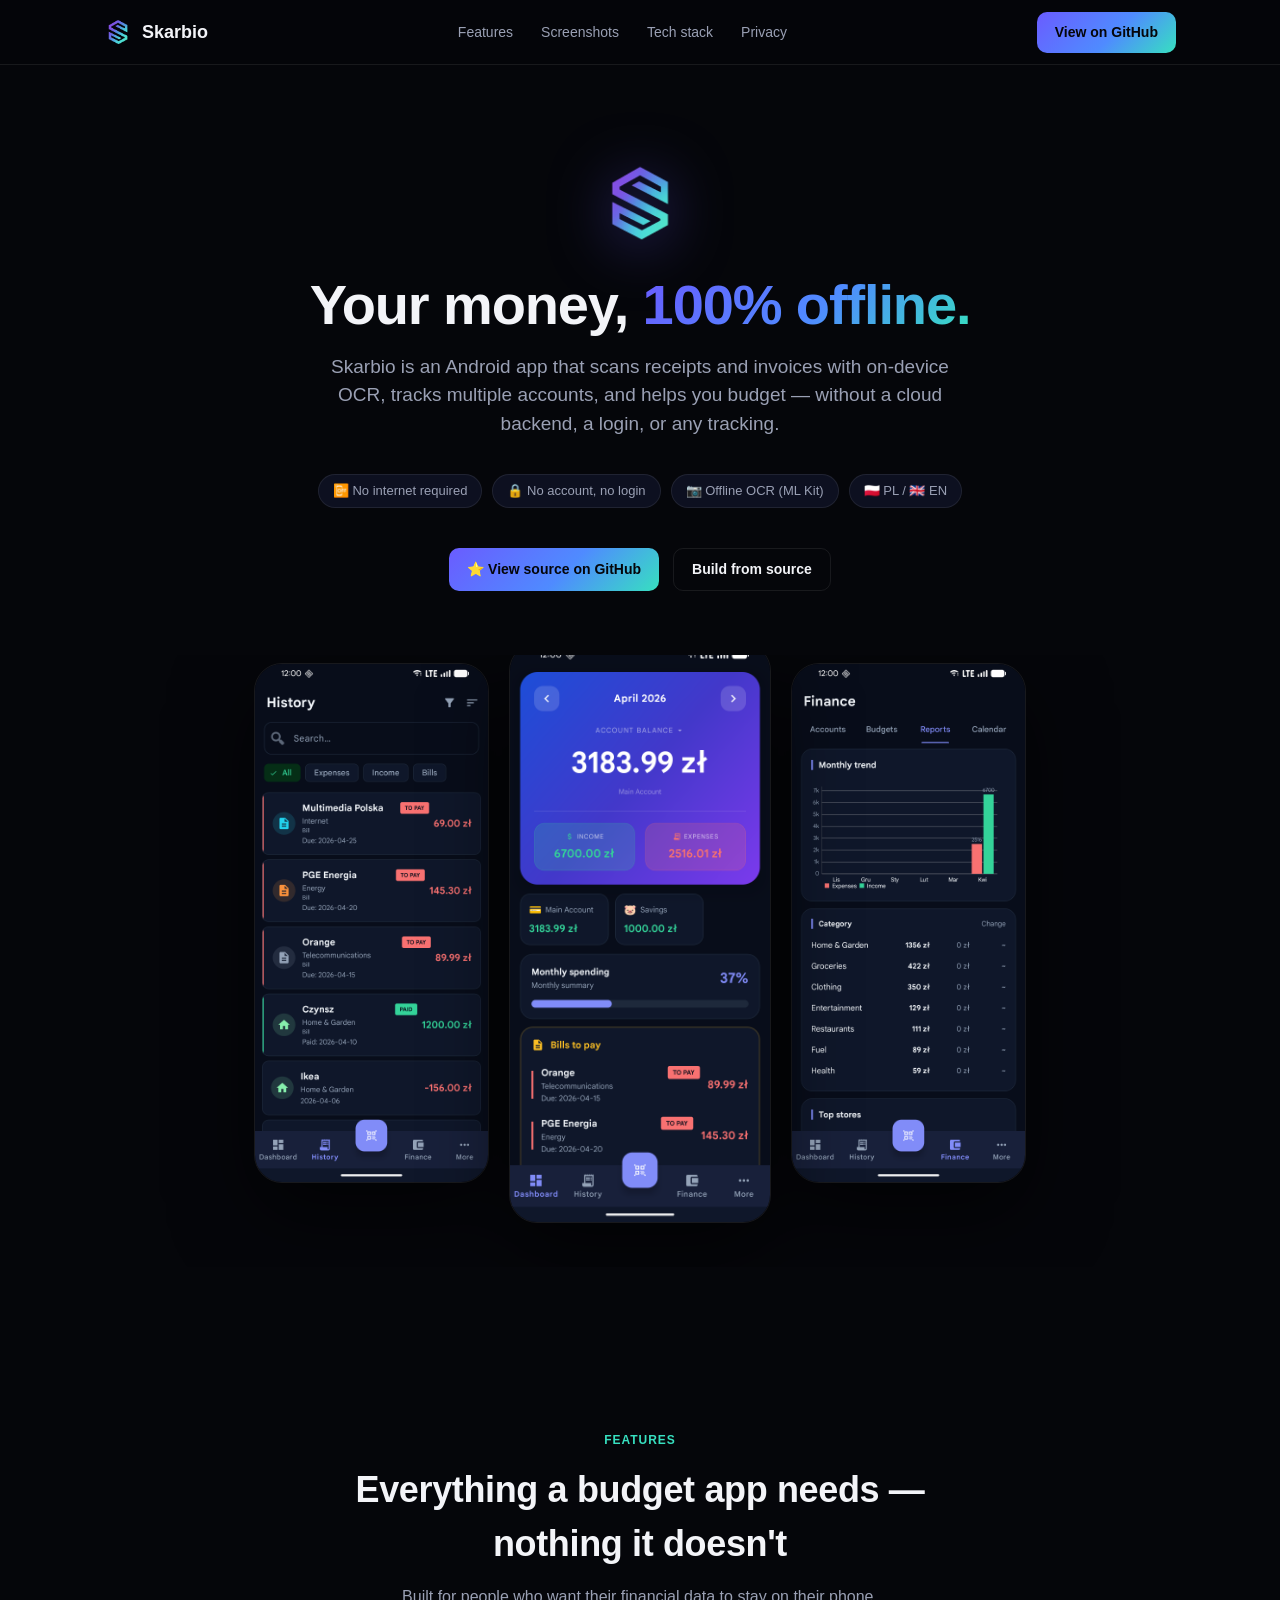
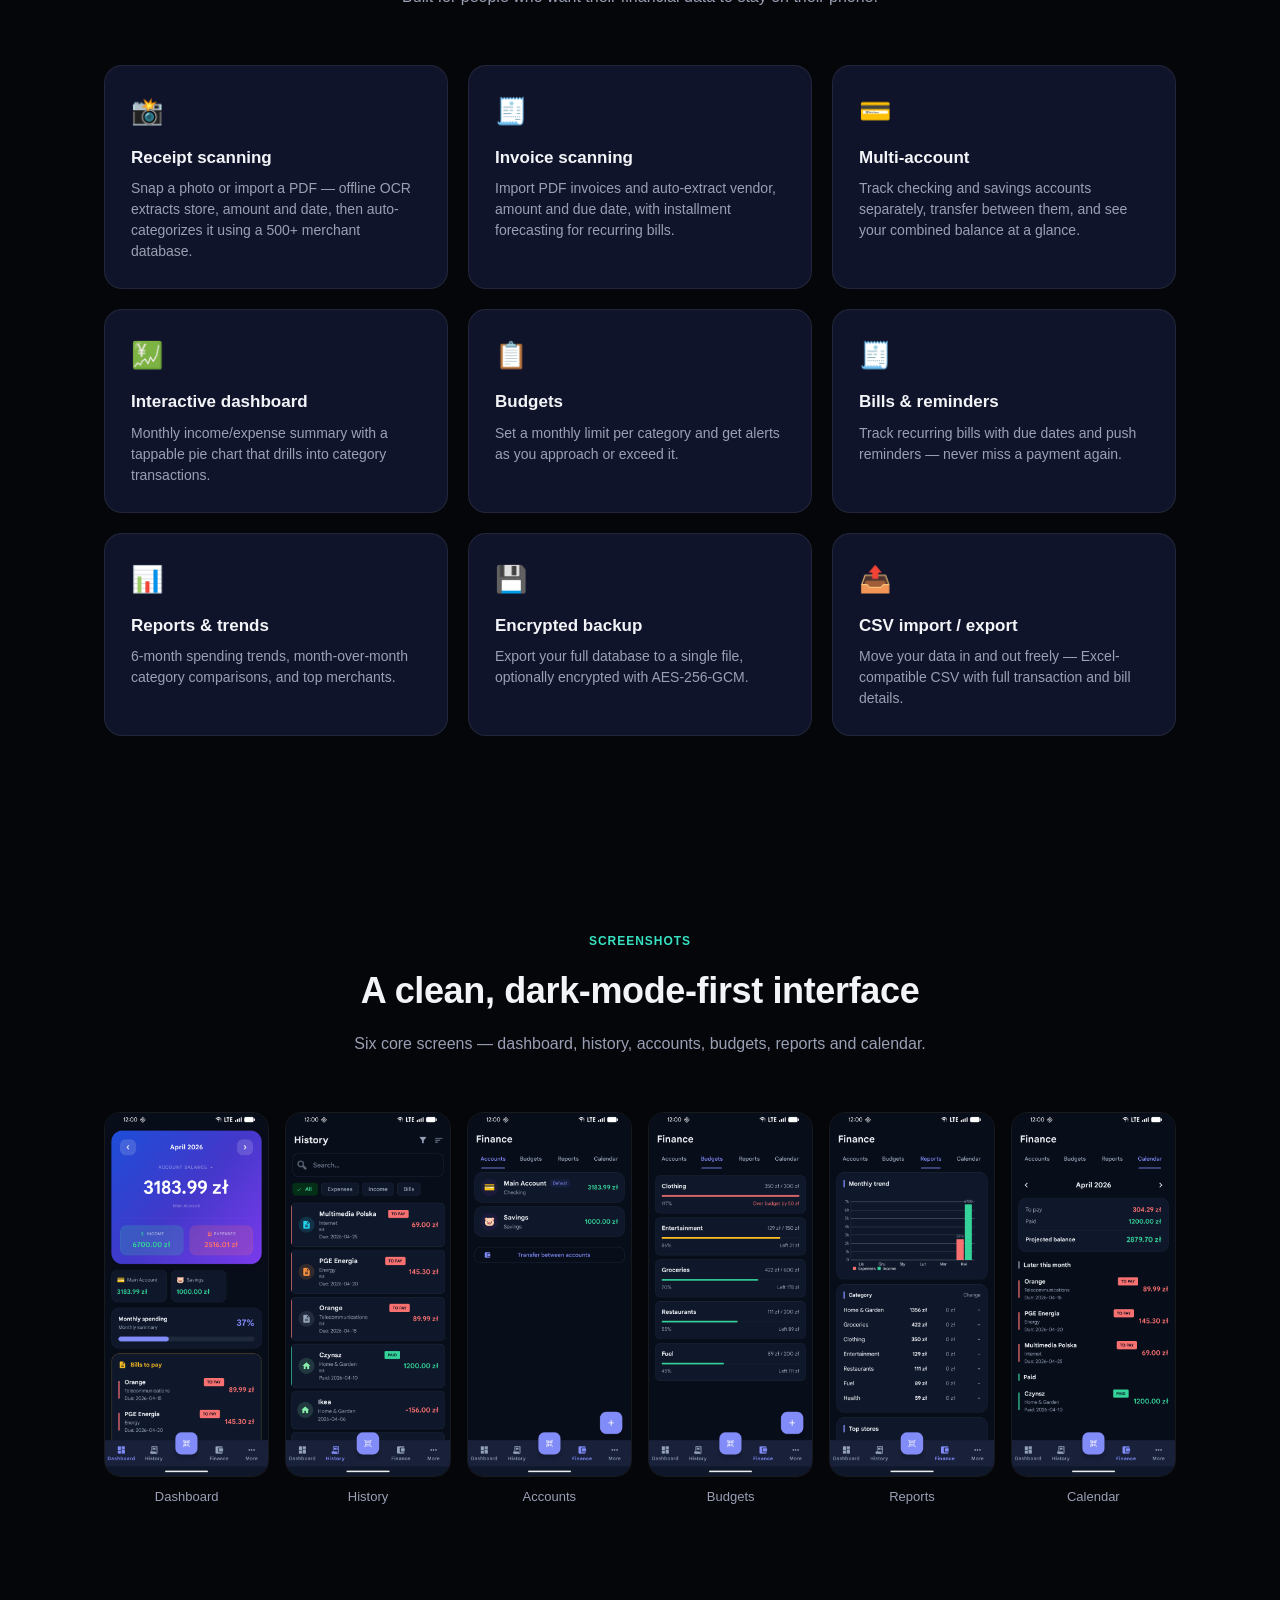
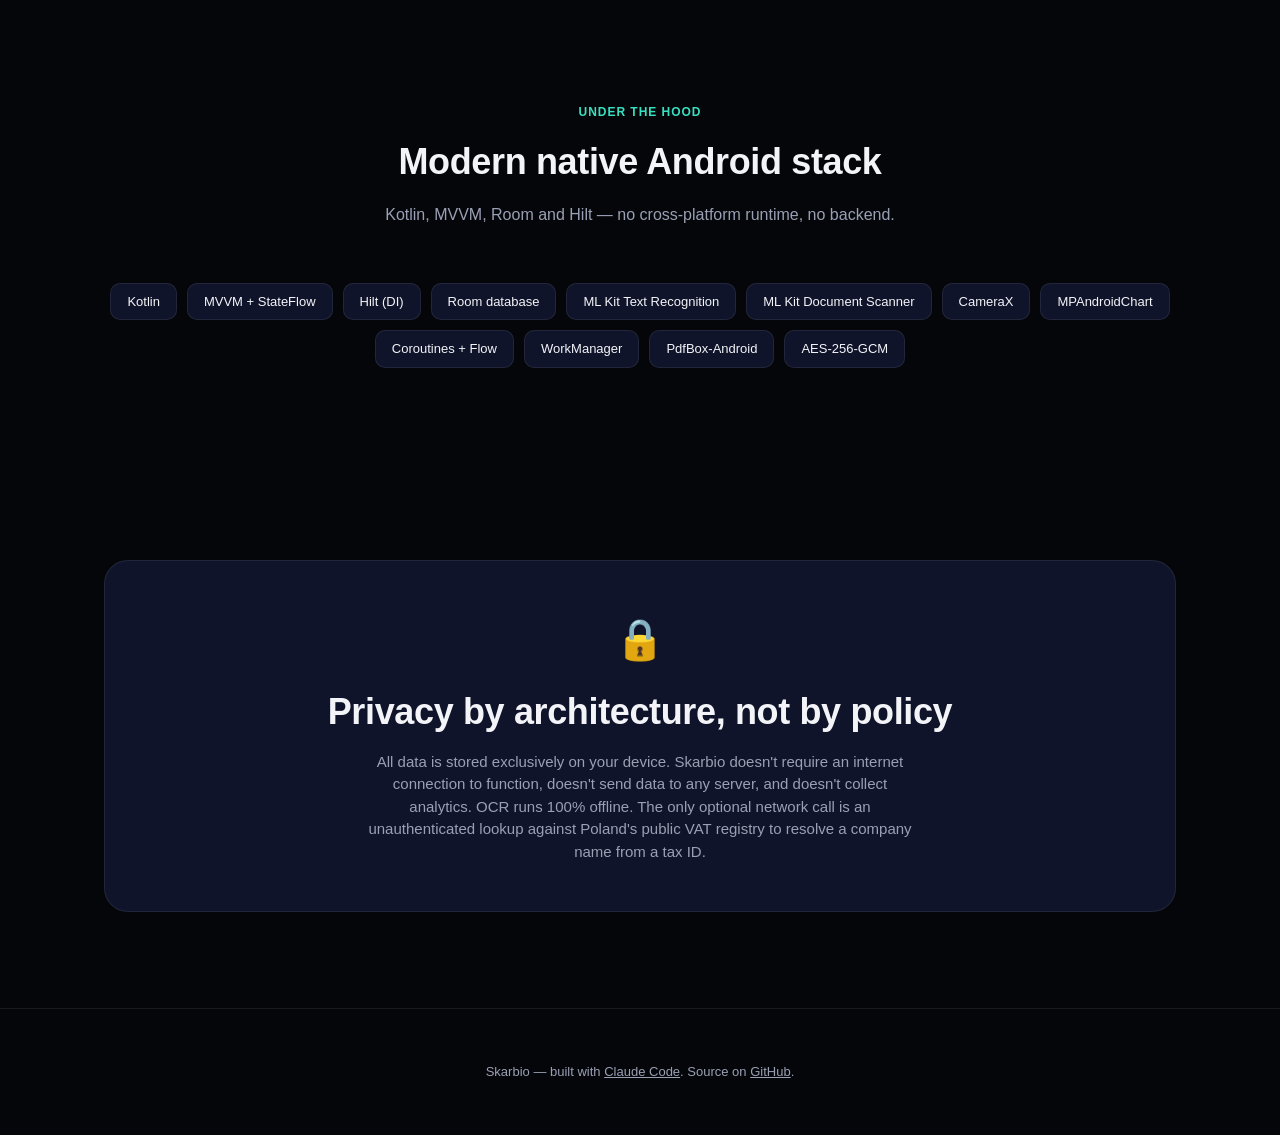
==== docs/index.html @ 6f864fc1 "Initial public release of Skarbio Offline-first Android expense tracker with receipt/invoice OCR, mu" ====
<!DOCTYPE html>
<html lang="en">
<head>
<meta charset="UTF-8" />
<meta name="viewport" content="width=device-width, initial-scale=1.0" />
<title>Skarbio — Private, offline expense tracker for Android</title>
<meta name="description" content="Skarbio is a 100% offline Android app for receipt & invoice scanning, budgeting and expense tracking. No cloud, no account, no tracking." />
<link rel="icon" href="assets/logo.png" />
<style>
  :root{
    --bg: #05060a;
    --bg-elev: #0d1020;
    --card: #10142a;
    --border: rgba(255,255,255,0.08);
    --text: #f3f4f8;
    --text-dim: #9aa0b4;
    --accent1: #6a5cff;
    --accent2: #4f8bff;
    --accent3: #37e0c0;
    --green: #2ecc8f;
    --red: #ff6b6b;
    --gradient: linear-gradient(135deg, var(--accent1), var(--accent2) 55%, var(--accent3));
  }
  *{box-sizing:border-box;}
  html{scroll-behavior:smooth;}
  body{
    margin:0;
    background:var(--bg);
    color:var(--text);
    font-family:-apple-system,BlinkMacSystemFont,"Segoe UI",Roboto,Inter,Helvetica,Arial,sans-serif;
    line-height:1.5;
  }
  a{color:inherit;}
  .wrap{max-width:1120px;margin:0 auto;padding:0 24px;}

  /* NAV */
  nav{
    position:sticky;top:0;z-index:50;
    backdrop-filter:blur(12px);
    background:rgba(5,6,10,0.75);
    border-bottom:1px solid var(--border);
  }
  nav .wrap{display:flex;align-items:center;justify-content:space-between;height:64px;}
  .brand{display:flex;align-items:center;gap:10px;font-weight:700;font-size:18px;text-decoration:none;}
  .brand img{width:28px;height:28px;}
  .nav-links{display:flex;gap:28px;font-size:14px;color:var(--text-dim);}
  .nav-links a{text-decoration:none;transition:color .15s;}
  .nav-links a:hover{color:var(--text);}
  .btn{
    display:inline-flex;align-items:center;gap:8px;
    padding:10px 18px;border-radius:10px;
    font-size:14px;font-weight:600;text-decoration:none;
    border:1px solid var(--border);
    transition:transform .15s, border-color .15s;
  }
  .btn:hover{transform:translateY(-1px);border-color:rgba(255,255,255,0.25);}
  .btn-primary{
    background:var(--gradient);color:#05060a;border:none;
  }

  /* HERO */
  header.hero{
    position:relative;
    padding:96px 0 64px;
    overflow:hidden;
    text-align:center;
  }
  header.hero::before{
    content:"";position:absolute;inset:-20% -10% auto -10%;height:600px;
    background:radial-gradient(60% 60% at 50% 0%, rgba(106,92,255,0.35), transparent 70%);
    pointer-events:none;
  }
  .hero-logo{width:84px;height:84px;margin-bottom:24px;filter:drop-shadow(0 8px 30px rgba(106,92,255,0.5));}
  h1.title{
    font-size:56px;line-height:1.05;margin:0 0 18px;font-weight:800;
    letter-spacing:-0.02em;
  }
  h1.title .grad{
    background:var(--gradient);
    -webkit-background-clip:text;background-clip:text;color:transparent;
  }
  .subtitle{
    max-width:640px;margin:0 auto 36px;font-size:19px;color:var(--text-dim);
  }
  .hero-badges{display:flex;gap:10px;justify-content:center;flex-wrap:wrap;margin-bottom:40px;}
  .pill{
    font-size:13px;padding:6px 14px;border-radius:999px;
    border:1px solid var(--border);color:var(--text-dim);background:var(--bg-elev);
  }
  .hero-cta{display:flex;gap:14px;justify-content:center;flex-wrap:wrap;}
  .hero-shot{
    margin-top:64px;display:flex;gap:20px;justify-content:center;flex-wrap:nowrap;
    overflow-x:auto;padding:8px 0 24px;
    -webkit-mask-image:linear-gradient(90deg,transparent,black 8%,black 92%,transparent);
    mask-image:linear-gradient(90deg,transparent,black 8%,black 92%,transparent);
  }
  .hero-shot img{
    height:520px;border-radius:28px;border:1px solid var(--border);
    box-shadow:0 30px 80px rgba(0,0,0,0.6);
    flex:0 0 auto;
  }
  .hero-shot img:nth-child(2){height:580px;transform:translateY(-20px);}

  /* SECTIONS */
  section{padding:96px 0;}
  .section-head{text-align:center;max-width:640px;margin:0 auto 56px;}
  .eyebrow{
    display:inline-block;font-size:12px;font-weight:700;letter-spacing:0.08em;
    text-transform:uppercase;color:var(--accent3);margin-bottom:14px;
  }
  h2{font-size:36px;margin:0 0 14px;font-weight:800;letter-spacing:-0.01em;}
  .section-head p{color:var(--text-dim);font-size:16px;margin:0;}

  /* FEATURE GRID */
  .grid{display:grid;grid-template-columns:repeat(3,1fr);gap:20px;}
  .card{
    background:var(--card);border:1px solid var(--border);border-radius:18px;
    padding:26px;transition:transform .18s, border-color .18s;
  }
  .card:hover{transform:translateY(-4px);border-color:rgba(255,255,255,0.18);}
  .card .icon{font-size:26px;margin-bottom:14px;display:block;}
  .card h3{margin:0 0 8px;font-size:17px;font-weight:700;}
  .card p{margin:0;color:var(--text-dim);font-size:14px;}

  /* SCREENSHOT GALLERY */
  .gallery{display:grid;grid-template-columns:repeat(6,1fr);gap:16px;}
  .gallery figure{margin:0;}
  .gallery img{
    width:100%;border-radius:16px;border:1px solid var(--border);
    display:block;
  }
  .gallery figcaption{
    text-align:center;margin-top:10px;font-size:13px;color:var(--text-dim);
  }

  /* TECH STACK */
  .stack-row{display:flex;flex-wrap:wrap;gap:10px;justify-content:center;}
  .stack-pill{
    font-size:13px;padding:8px 16px;border-radius:10px;
    border:1px solid var(--border);background:var(--card);color:var(--text);
  }

  /* PRIVACY BANNER */
  .privacy{
    background:var(--card);border:1px solid var(--border);border-radius:24px;
    padding:48px;text-align:center;
  }
  .privacy .icon-big{font-size:40px;margin-bottom:16px;}
  .privacy h2{margin-bottom:12px;}
  .privacy p{color:var(--text-dim);max-width:560px;margin:0 auto;font-size:15px;}

  footer{
    border-top:1px solid var(--border);
    padding:40px 0;text-align:center;color:var(--text-dim);font-size:13px;
  }
  footer a{color:var(--text-dim);text-decoration:underline;}

  @media (max-width:900px){
    .grid{grid-template-columns:repeat(2,1fr);}
    .gallery{grid-template-columns:repeat(3,1fr);}
    h1.title{font-size:38px;}
    .hero-shot img,.hero-shot img:nth-child(2){height:380px;transform:none;}
  }
  @media (max-width:600px){
    .grid{grid-template-columns:1fr;}
    .gallery{grid-template-columns:repeat(2,1fr);}
    .nav-links{display:none;}
    h1.title{font-size:30px;}
    .subtitle{font-size:16px;}
  }
</style>
</head>
<body>

<nav>
  <div class="wrap">
    <a class="brand" href="#top"><img src="assets/logo.png" alt="Skarbio" />Skarbio</a>
    <div class="nav-links">
      <a href="#features">Features</a>
      <a href="#screenshots">Screenshots</a>
      <a href="#stack">Tech stack</a>
      <a href="#privacy">Privacy</a>
    </div>
    <a class="btn btn-primary" href="https://github.com/techparka/skarbio">View on GitHub</a>
  </div>
</nav>

<header class="hero" id="top">
  <div class="wrap">
    <img class="hero-logo" src="assets/logo.png" alt="Skarbio logo" />
    <h1 class="title">Your money, <span class="grad">100% offline.</span></h1>
    <p class="subtitle">Skarbio is an Android app that scans receipts and invoices with on-device OCR, tracks multiple accounts, and helps you budget — without a cloud backend, a login, or any tracking.</p>
    <div class="hero-badges">
      <span class="pill">📴 No internet required</span>
      <span class="pill">🔒 No account, no login</span>
      <span class="pill">📷 Offline OCR (ML Kit)</span>
      <span class="pill">🇵🇱 PL / 🇬🇧 EN</span>
    </div>
    <div class="hero-cta">
      <a class="btn btn-primary" href="https://github.com/techparka/skarbio">⭐ View source on GitHub</a>
      <a class="btn" href="https://github.com/techparka/skarbio#getting-started">Build from source</a>
    </div>
    <div class="hero-shot">
      <img src="screenshots/history.png" alt="Transaction history screen" />
      <img src="screenshots/dashboard.png" alt="Dashboard screen" />
      <img src="screenshots/reports.png" alt="Reports screen" />
    </div>
  </div>
</header>

<section id="features">
  <div class="wrap">
    <div class="section-head">
      <span class="eyebrow">Features</span>
      <h2>Everything a budget app needs — nothing it doesn't</h2>
      <p>Built for people who want their financial data to stay on their phone.</p>
    </div>
    <div class="grid">
      <div class="card">
        <span class="icon">📸</span>
        <h3>Receipt scanning</h3>
        <p>Snap a photo or import a PDF — offline OCR extracts store, amount and date, then auto-categorizes it using a 500+ merchant database.</p>
      </div>
      <div class="card">
        <span class="icon">🧾</span>
        <h3>Invoice scanning</h3>
        <p>Import PDF invoices and auto-extract vendor, amount and due date, with installment forecasting for recurring bills.</p>
      </div>
      <div class="card">
        <span class="icon">💳</span>
        <h3>Multi-account</h3>
        <p>Track checking and savings accounts separately, transfer between them, and see your combined balance at a glance.</p>
      </div>
      <div class="card">
        <span class="icon">💹</span>
        <h3>Interactive dashboard</h3>
        <p>Monthly income/expense summary with a tappable pie chart that drills into category transactions.</p>
      </div>
      <div class="card">
        <span class="icon">📋</span>
        <h3>Budgets</h3>
        <p>Set a monthly limit per category and get alerts as you approach or exceed it.</p>
      </div>
      <div class="card">
        <span class="icon">🧾</span>
        <h3>Bills & reminders</h3>
        <p>Track recurring bills with due dates and push reminders — never miss a payment again.</p>
      </div>
      <div class="card">
        <span class="icon">📊</span>
        <h3>Reports & trends</h3>
        <p>6-month spending trends, month-over-month category comparisons, and top merchants.</p>
      </div>
      <div class="card">
        <span class="icon">💾</span>
        <h3>Encrypted backup</h3>
        <p>Export your full database to a single file, optionally encrypted with AES-256-GCM.</p>
      </div>
      <div class="card">
        <span class="icon">📤</span>
        <h3>CSV import / export</h3>
        <p>Move your data in and out freely — Excel-compatible CSV with full transaction and bill details.</p>
      </div>
    </div>
  </div>
</section>

<section id="screenshots">
  <div class="wrap">
    <div class="section-head">
      <span class="eyebrow">Screenshots</span>
      <h2>A clean, dark-mode-first interface</h2>
      <p>Six core screens — dashboard, history, accounts, budgets, reports and calendar.</p>
    </div>
    <div class="gallery">
      <figure><img src="screenshots/dashboard.png" alt="Dashboard" /><figcaption>Dashboard</figcaption></figure>
      <figure><img src="screenshots/history.png" alt="History" /><figcaption>History</figcaption></figure>
      <figure><img src="screenshots/accounts.png" alt="Accounts" /><figcaption>Accounts</figcaption></figure>
      <figure><img src="screenshots/budgets.png" alt="Budgets" /><figcaption>Budgets</figcaption></figure>
      <figure><img src="screenshots/reports.png" alt="Reports" /><figcaption>Reports</figcaption></figure>
      <figure><img src="screenshots/calendar.png" alt="Calendar" /><figcaption>Calendar</figcaption></figure>
    </div>
  </div>
</section>

<section id="stack">
  <div class="wrap">
    <div class="section-head">
      <span class="eyebrow">Under the hood</span>
      <h2>Modern native Android stack</h2>
      <p>Kotlin, MVVM, Room and Hilt — no cross-platform runtime, no backend.</p>
    </div>
    <div class="stack-row">
      <span class="stack-pill">Kotlin</span>
      <span class="stack-pill">MVVM + StateFlow</span>
      <span class="stack-pill">Hilt (DI)</span>
      <span class="stack-pill">Room database</span>
      <span class="stack-pill">ML Kit Text Recognition</span>
      <span class="stack-pill">ML Kit Document Scanner</span>
      <span class="stack-pill">CameraX</span>
      <span class="stack-pill">MPAndroidChart</span>
      <span class="stack-pill">Coroutines + Flow</span>
      <span class="stack-pill">WorkManager</span>
      <span class="stack-pill">PdfBox-Android</span>
      <span class="stack-pill">AES-256-GCM</span>
    </div>
  </div>
</section>

<section id="privacy">
  <div class="wrap">
    <div class="privacy">
      <div class="icon-big">🔒</div>
      <h2>Privacy by architecture, not by policy</h2>
      <p>All data is stored exclusively on your device. Skarbio doesn't require an internet connection to function, doesn't send data to any server, and doesn't collect analytics. OCR runs 100% offline. The only optional network call is an unauthenticated lookup against Poland's public VAT registry to resolve a company name from a tax ID.</p>
    </div>
  </div>
</section>

<footer>
  <div class="wrap">
    <p>Skarbio — built with <a href="https://claude.ai/code">Claude Code</a>. Source on <a href="https://github.com/techparka/skarbio">GitHub</a>.</p>
  </div>
</footer>

</body>
</html>
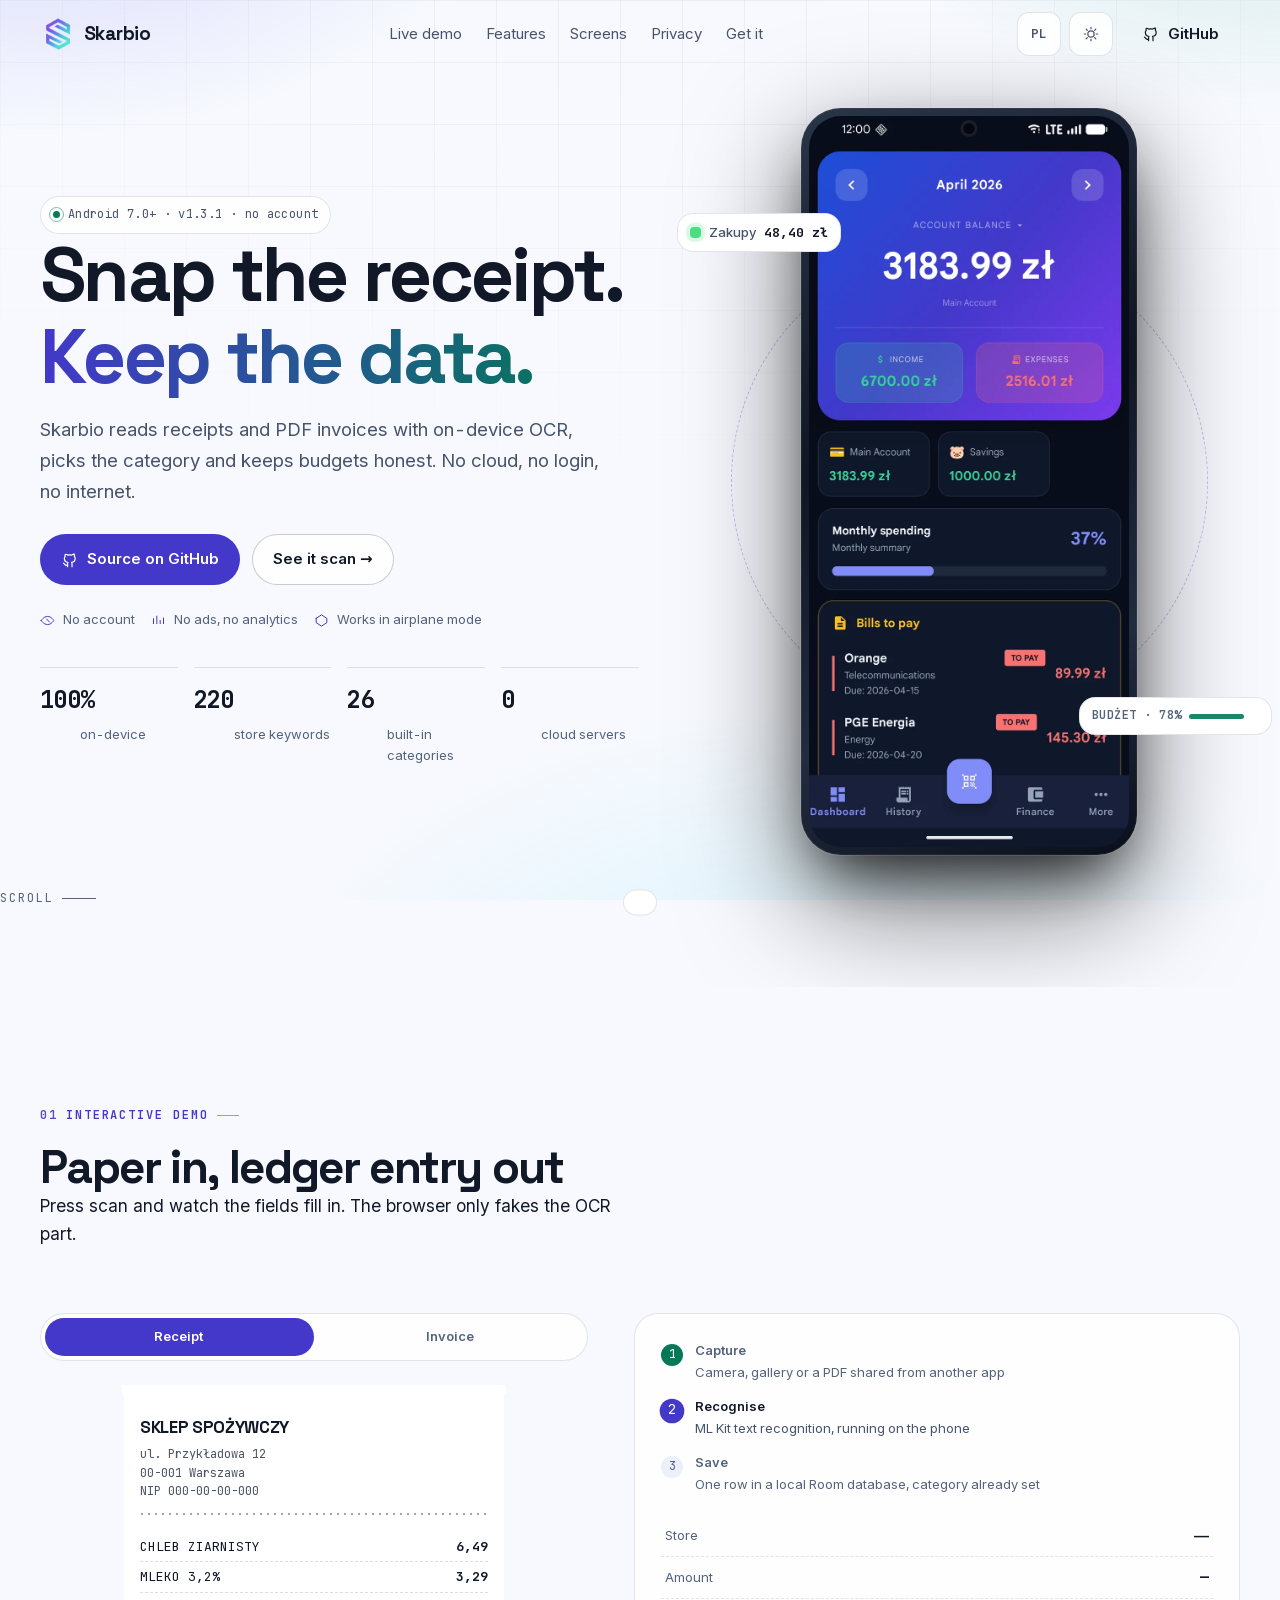
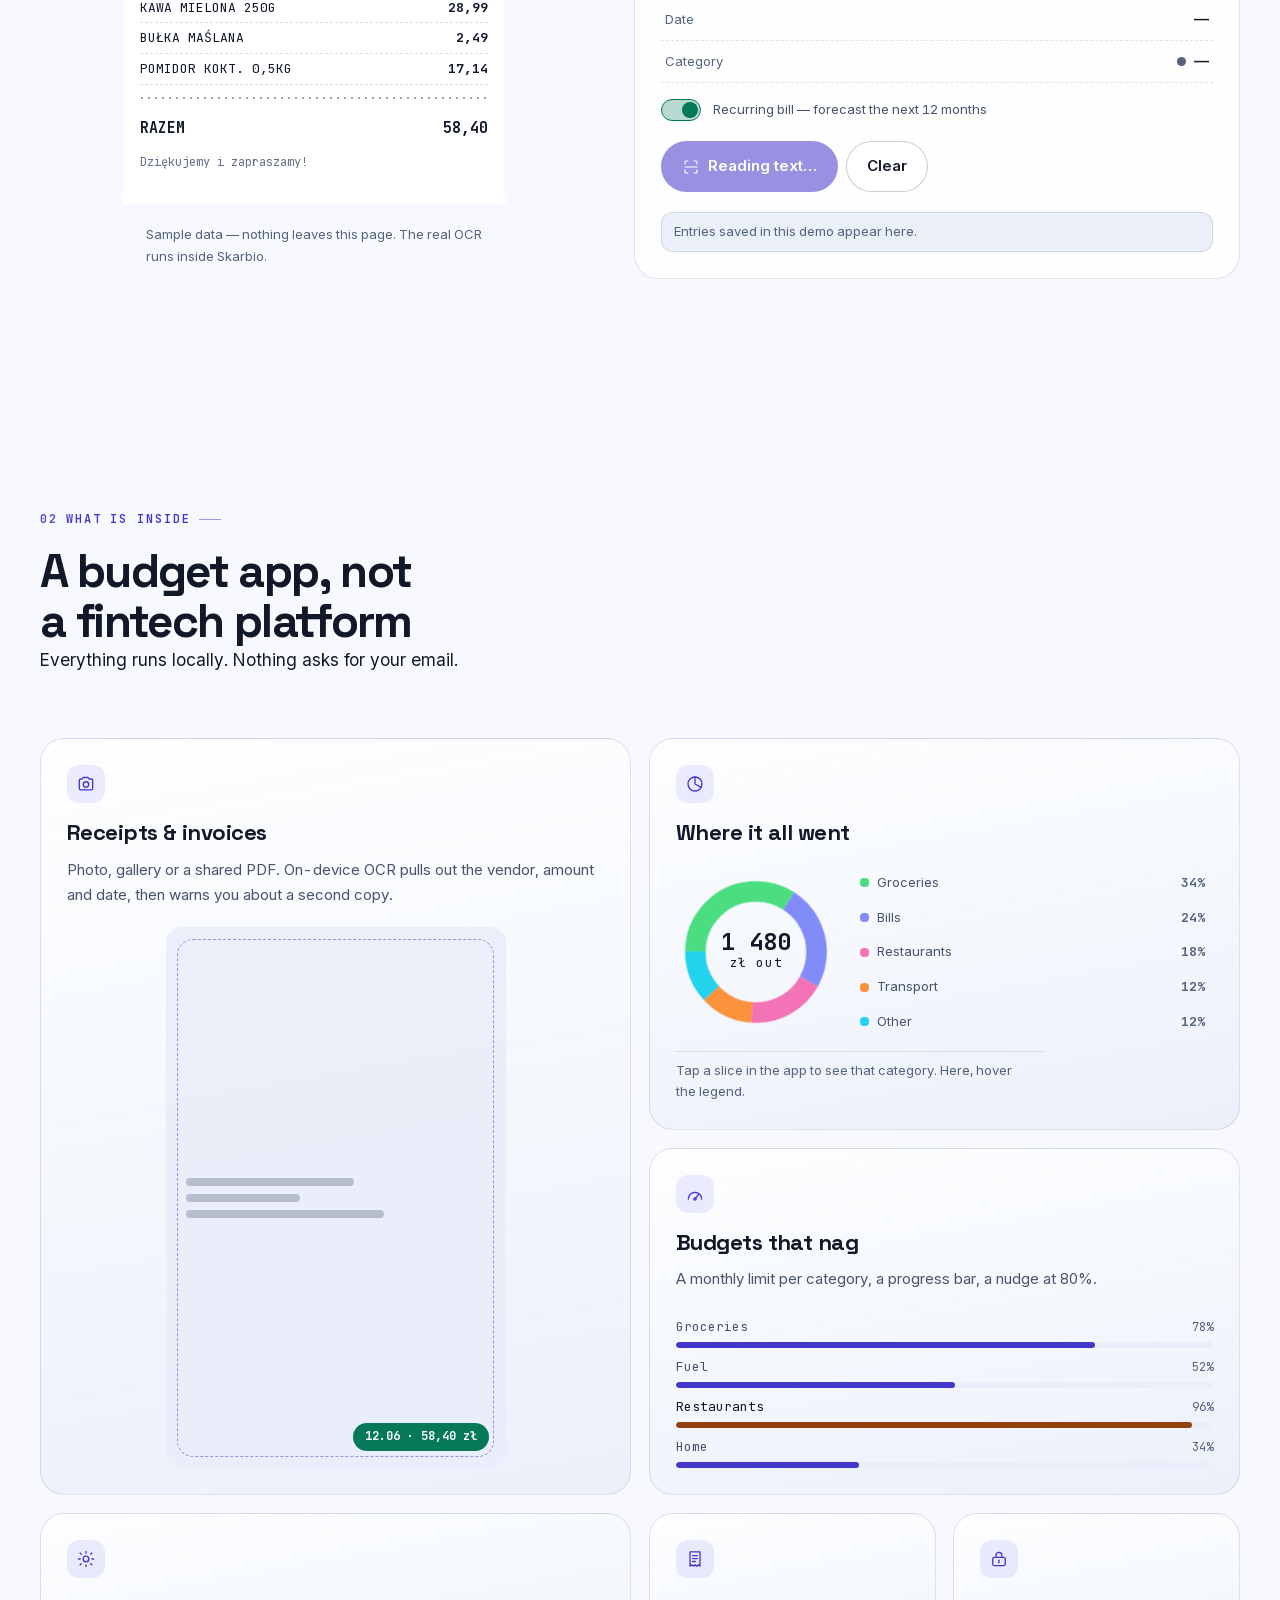
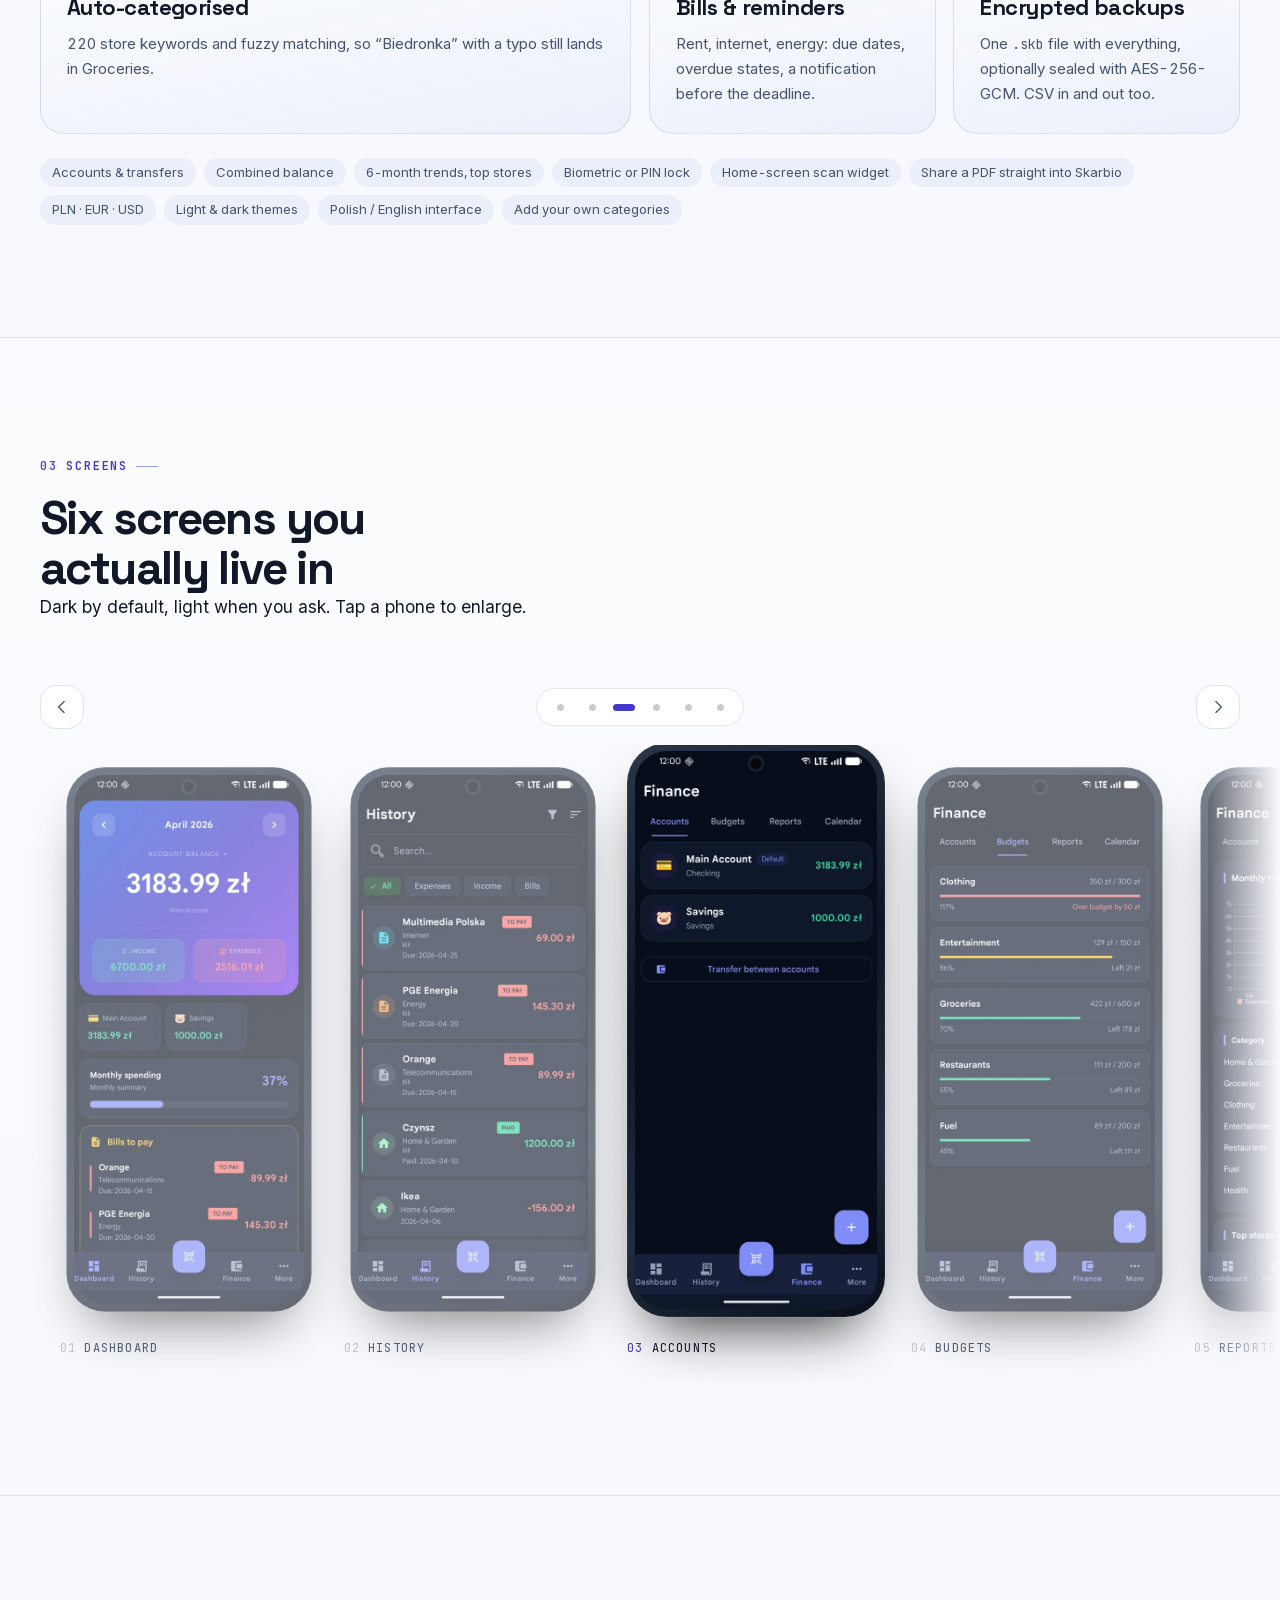
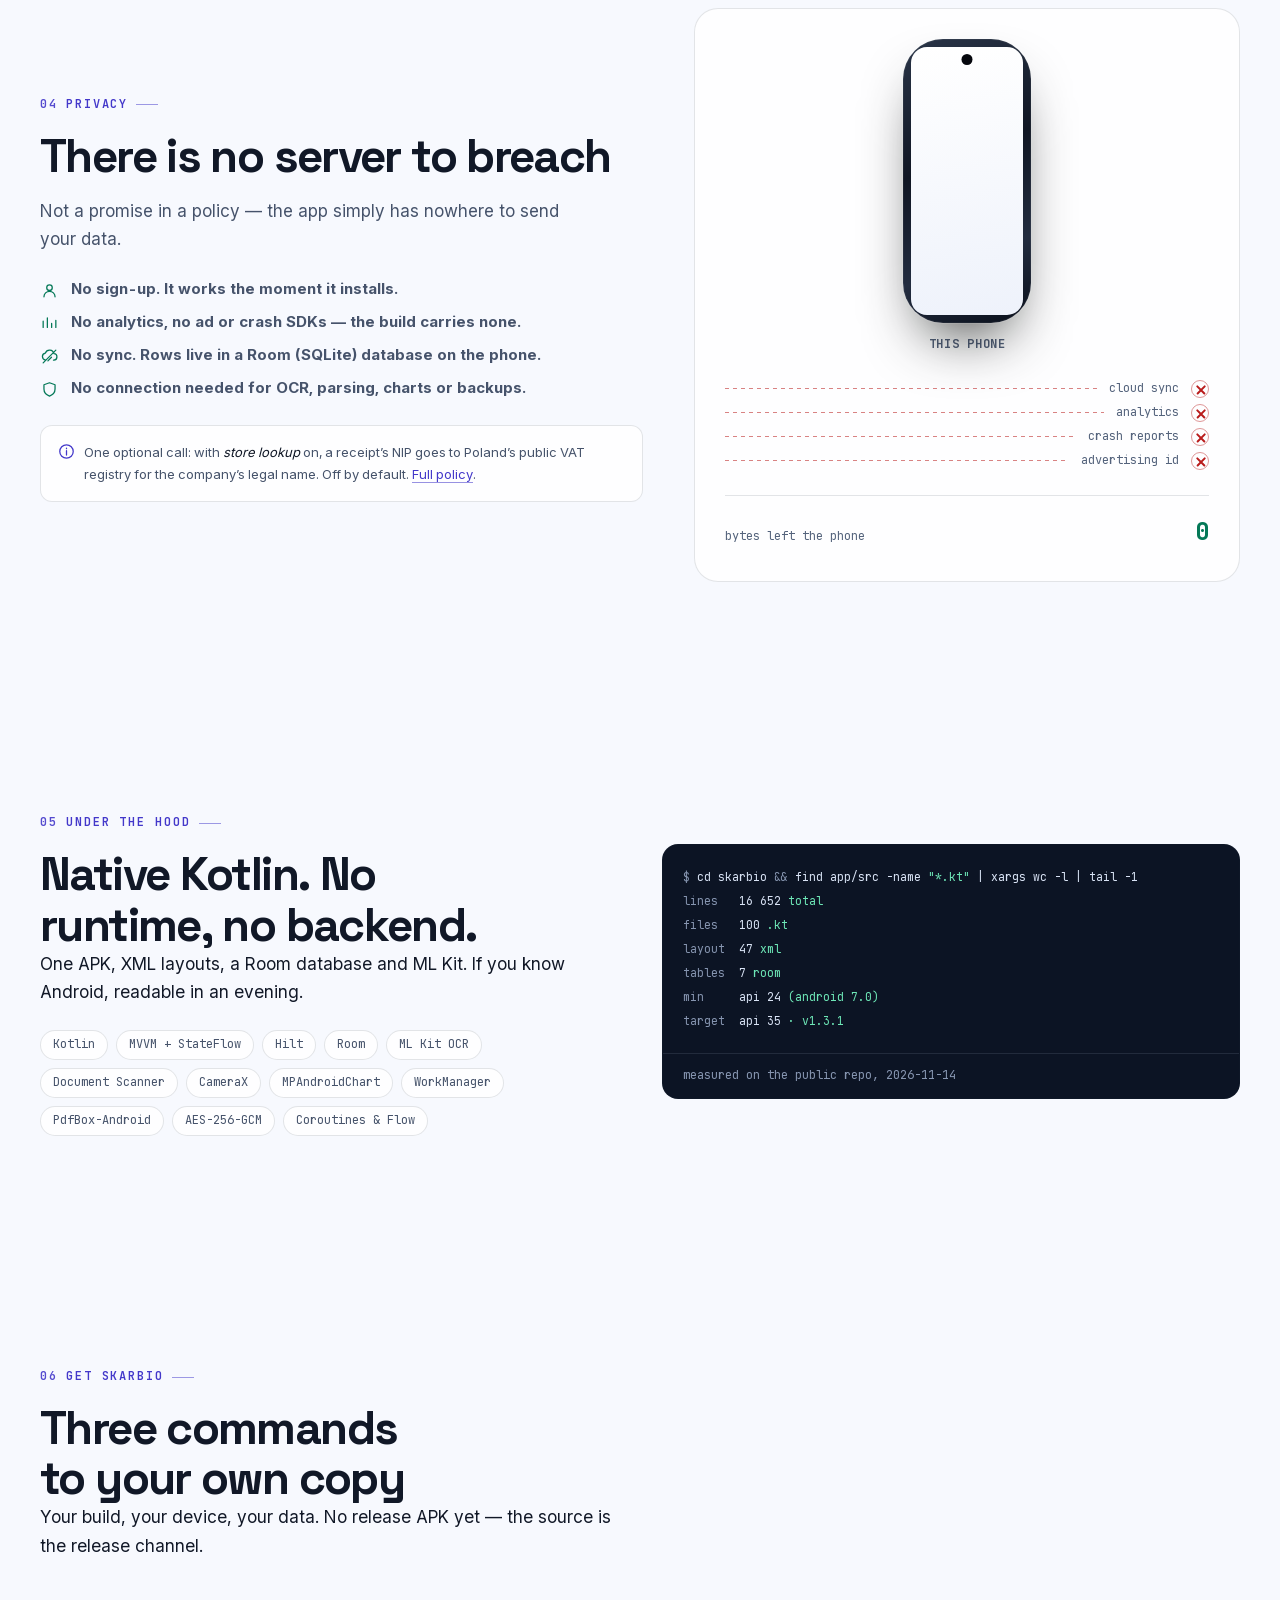
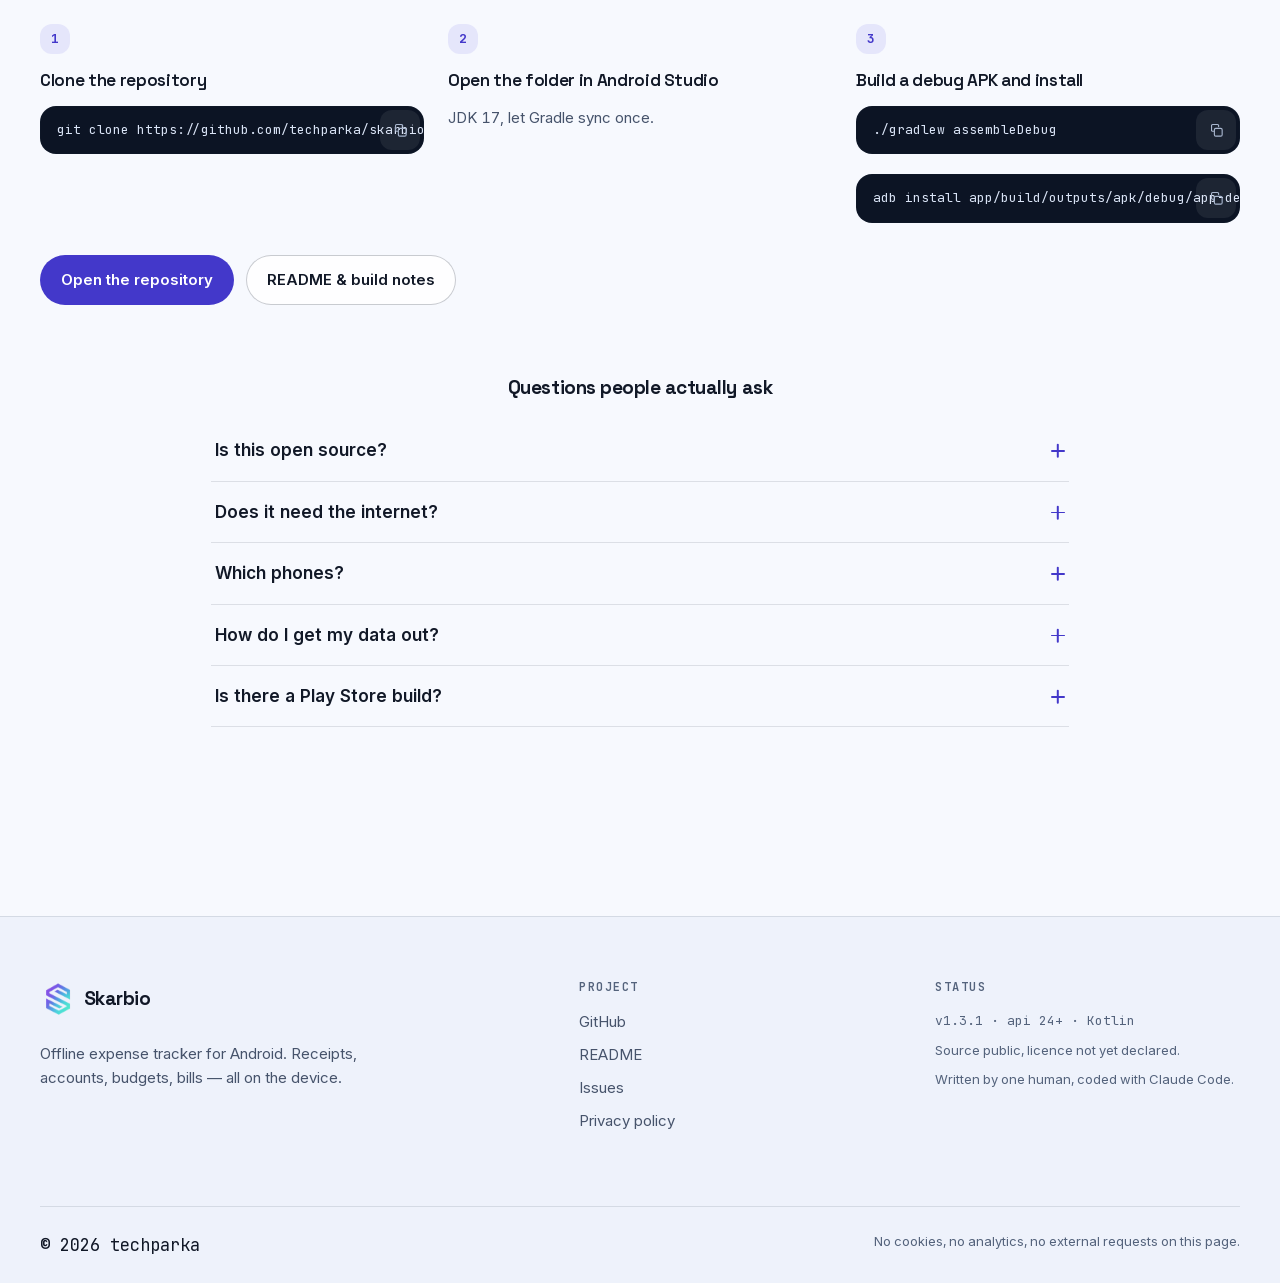
==== commit 89311de0: "Publish the redesigned Skarbio landing page Replace the placeholder page in docs/ with a self-contai" ====
--- a/docs/index.html
+++ b/docs/index.html
@@ -1,327 +1,579 @@
 <!DOCTYPE html>
-<html lang="en">
+<html lang="en" data-theme="dark">
 <head>
-<meta charset="UTF-8" />
-<meta name="viewport" content="width=device-width, initial-scale=1.0" />
-<title>Skarbio — Private, offline expense tracker for Android</title>
-<meta name="description" content="Skarbio is a 100% offline Android app for receipt & invoice scanning, budgeting and expense tracking. No cloud, no account, no tracking." />
-<link rel="icon" href="assets/logo.png" />
-<style>
-  :root{
-    --bg: #05060a;
-    --bg-elev: #0d1020;
-    --card: #10142a;
-    --border: rgba(255,255,255,0.08);
-    --text: #f3f4f8;
-    --text-dim: #9aa0b4;
-    --accent1: #6a5cff;
-    --accent2: #4f8bff;
-    --accent3: #37e0c0;
-    --green: #2ecc8f;
-    --red: #ff6b6b;
-    --gradient: linear-gradient(135deg, var(--accent1), var(--accent2) 55%, var(--accent3));
-  }
-  *{box-sizing:border-box;}
-  html{scroll-behavior:smooth;}
-  body{
-    margin:0;
-    background:var(--bg);
-    color:var(--text);
-    font-family:-apple-system,BlinkMacSystemFont,"Segoe UI",Roboto,Inter,Helvetica,Arial,sans-serif;
-    line-height:1.5;
-  }
-  a{color:inherit;}
-  .wrap{max-width:1120px;margin:0 auto;padding:0 24px;}
-
-  /* NAV */
-  nav{
-    position:sticky;top:0;z-index:50;
-    backdrop-filter:blur(12px);
-    background:rgba(5,6,10,0.75);
-    border-bottom:1px solid var(--border);
-  }
-  nav .wrap{display:flex;align-items:center;justify-content:space-between;height:64px;}
-  .brand{display:flex;align-items:center;gap:10px;font-weight:700;font-size:18px;text-decoration:none;}
-  .brand img{width:28px;height:28px;}
-  .nav-links{display:flex;gap:28px;font-size:14px;color:var(--text-dim);}
-  .nav-links a{text-decoration:none;transition:color .15s;}
-  .nav-links a:hover{color:var(--text);}
-  .btn{
-    display:inline-flex;align-items:center;gap:8px;
-    padding:10px 18px;border-radius:10px;
-    font-size:14px;font-weight:600;text-decoration:none;
-    border:1px solid var(--border);
-    transition:transform .15s, border-color .15s;
-  }
-  .btn:hover{transform:translateY(-1px);border-color:rgba(255,255,255,0.25);}
-  .btn-primary{
-    background:var(--gradient);color:#05060a;border:none;
-  }
-
-  /* HERO */
-  header.hero{
-    position:relative;
-    padding:96px 0 64px;
-    overflow:hidden;
-    text-align:center;
-  }
-  header.hero::before{
-    content:"";position:absolute;inset:-20% -10% auto -10%;height:600px;
-    background:radial-gradient(60% 60% at 50% 0%, rgba(106,92,255,0.35), transparent 70%);
-    pointer-events:none;
-  }
-  .hero-logo{width:84px;height:84px;margin-bottom:24px;filter:drop-shadow(0 8px 30px rgba(106,92,255,0.5));}
-  h1.title{
-    font-size:56px;line-height:1.05;margin:0 0 18px;font-weight:800;
-    letter-spacing:-0.02em;
-  }
-  h1.title .grad{
-    background:var(--gradient);
-    -webkit-background-clip:text;background-clip:text;color:transparent;
-  }
-  .subtitle{
-    max-width:640px;margin:0 auto 36px;font-size:19px;color:var(--text-dim);
-  }
-  .hero-badges{display:flex;gap:10px;justify-content:center;flex-wrap:wrap;margin-bottom:40px;}
-  .pill{
-    font-size:13px;padding:6px 14px;border-radius:999px;
-    border:1px solid var(--border);color:var(--text-dim);background:var(--bg-elev);
-  }
-  .hero-cta{display:flex;gap:14px;justify-content:center;flex-wrap:wrap;}
-  .hero-shot{
-    margin-top:64px;display:flex;gap:20px;justify-content:center;flex-wrap:nowrap;
-    overflow-x:auto;padding:8px 0 24px;
-    -webkit-mask-image:linear-gradient(90deg,transparent,black 8%,black 92%,transparent);
-    mask-image:linear-gradient(90deg,transparent,black 8%,black 92%,transparent);
-  }
-  .hero-shot img{
-    height:520px;border-radius:28px;border:1px solid var(--border);
-    box-shadow:0 30px 80px rgba(0,0,0,0.6);
-    flex:0 0 auto;
-  }
-  .hero-shot img:nth-child(2){height:580px;transform:translateY(-20px);}
-
-  /* SECTIONS */
-  section{padding:96px 0;}
-  .section-head{text-align:center;max-width:640px;margin:0 auto 56px;}
-  .eyebrow{
-    display:inline-block;font-size:12px;font-weight:700;letter-spacing:0.08em;
-    text-transform:uppercase;color:var(--accent3);margin-bottom:14px;
-  }
-  h2{font-size:36px;margin:0 0 14px;font-weight:800;letter-spacing:-0.01em;}
-  .section-head p{color:var(--text-dim);font-size:16px;margin:0;}
-
-  /* FEATURE GRID */
-  .grid{display:grid;grid-template-columns:repeat(3,1fr);gap:20px;}
-  .card{
-    background:var(--card);border:1px solid var(--border);border-radius:18px;
-    padding:26px;transition:transform .18s, border-color .18s;
-  }
-  .card:hover{transform:translateY(-4px);border-color:rgba(255,255,255,0.18);}
-  .card .icon{font-size:26px;margin-bottom:14px;display:block;}
-  .card h3{margin:0 0 8px;font-size:17px;font-weight:700;}
-  .card p{margin:0;color:var(--text-dim);font-size:14px;}
-
-  /* SCREENSHOT GALLERY */
-  .gallery{display:grid;grid-template-columns:repeat(6,1fr);gap:16px;}
-  .gallery figure{margin:0;}
-  .gallery img{
-    width:100%;border-radius:16px;border:1px solid var(--border);
-    display:block;
-  }
-  .gallery figcaption{
-    text-align:center;margin-top:10px;font-size:13px;color:var(--text-dim);
-  }
-
-  /* TECH STACK */
-  .stack-row{display:flex;flex-wrap:wrap;gap:10px;justify-content:center;}
-  .stack-pill{
-    font-size:13px;padding:8px 16px;border-radius:10px;
-    border:1px solid var(--border);background:var(--card);color:var(--text);
-  }
-
-  /* PRIVACY BANNER */
-  .privacy{
-    background:var(--card);border:1px solid var(--border);border-radius:24px;
-    padding:48px;text-align:center;
-  }
-  .privacy .icon-big{font-size:40px;margin-bottom:16px;}
-  .privacy h2{margin-bottom:12px;}
-  .privacy p{color:var(--text-dim);max-width:560px;margin:0 auto;font-size:15px;}
-
-  footer{
-    border-top:1px solid var(--border);
-    padding:40px 0;text-align:center;color:var(--text-dim);font-size:13px;
-  }
-  footer a{color:var(--text-dim);text-decoration:underline;}
-
-  @media (max-width:900px){
-    .grid{grid-template-columns:repeat(2,1fr);}
-    .gallery{grid-template-columns:repeat(3,1fr);}
-    h1.title{font-size:38px;}
-    .hero-shot img,.hero-shot img:nth-child(2){height:380px;transform:none;}
-  }
-  @media (max-width:600px){
-    .grid{grid-template-columns:1fr;}
-    .gallery{grid-template-columns:repeat(2,1fr);}
-    .nav-links{display:none;}
-    h1.title{font-size:30px;}
-    .subtitle{font-size:16px;}
-  }
-</style>
+<meta charset="utf-8" />
+<meta name="viewport" content="width=device-width, initial-scale=1" />
+<title>Skarbio — offline expense tracker for Android</title>
+<meta name="description" content="Skarbio scans receipts and invoices with on-device OCR, tracks accounts, budgets and bills. No account, no cloud, no analytics — everything stays in your phone." />
+<link rel="canonical" href="https://techparka.github.io/skarbio/" />
+<link rel="icon" href="assets/favicon.png" sizes="48x48" />
+<link rel="apple-touch-icon" href="assets/logo-192.png" />
+<meta name="theme-color" content="#080D1A" media="(prefers-color-scheme: dark)" />
+<meta name="theme-color" content="#F8FAFF" media="(prefers-color-scheme: light)" />
+
+<meta property="og:type" content="website" />
+<meta property="og:site_name" content="Skarbio" />
+<meta property="og:title" content="Skarbio — snap the receipt, keep the data" />
+<meta property="og:description" content="Android expense tracker with on-device OCR. No account, no cloud, no analytics." />
+<meta property="og:url" content="https://techparka.github.io/skarbio/" />
+<meta property="og:image" content="https://techparka.github.io/skarbio/assets/og-cover.png" />
+<meta property="og:image:width" content="1200" />
+<meta property="og:image:height" content="630" />
+<meta name="twitter:card" content="summary_large_image" />
+
+<link rel="preload" href="assets/fonts/SpaceGrotesk-latin.woff2" as="font" type="font/woff2" crossorigin />
+<link rel="preload" href="assets/fonts/SpaceGrotesk-latin-ext.woff2" as="font" type="font/woff2" crossorigin />
+<link rel="stylesheet" href="assets/fonts/fonts.css" />
+<link rel="stylesheet" href="styles.css" />
+
+<script>
+  /* Ustaw motyw i język przed pierwszym malowaniem, żeby nie było błysku. */
+  (function () {
+    var d = document.documentElement;
+    d.classList.add('js');
+    try {
+      var t = localStorage.getItem('skarbio.theme');
+      if (!t) t = window.matchMedia('(prefers-color-scheme: light)').matches ? 'light' : 'dark';
+      d.setAttribute('data-theme', t);
+    } catch (e) { /* prywatny tryb — zostaw domyślny */ }
+    d.classList.add('js');
+  })();
+</script>
+
+<script type="application/ld+json">
+{
+  "@context": "https://schema.org",
+  "@type": "SoftwareApplication",
+  "name": "Skarbio",
+  "applicationCategory": "FinanceApplication",
+  "operatingSystem": "Android 7.0+",
+  "softwareVersion": "1.3.1",
+  "description": "Offline-first personal expense tracker for Android. On-device OCR for receipts and invoices, multi-account, budgets, bills and encrypted backups. No account and no server.",
+  "codeRepository": "https://github.com/techparka/skarbio",
+  "sameAs": ["https://github.com/techparka/skarbio"],
+  "url": "https://techparka.github.io/skarbio/",
+  "featureList": [
+    "On-device OCR for receipts and invoices",
+    "Automatic categorisation from 220 store keywords",
+    "Monthly budgets with 80% and 100% alerts",
+    "Recurring bills with local notifications",
+    "Encrypted AES-256-GCM backups and CSV export"
+  ]
+}
+</script>
 </head>
+
 <body>
-
-<nav>
-  <div class="wrap">
-    <a class="brand" href="#top"><img src="assets/logo.png" alt="Skarbio" />Skarbio</a>
-    <div class="nav-links">
-      <a href="#features">Features</a>
-      <a href="#screenshots">Screenshots</a>
-      <a href="#stack">Tech stack</a>
-      <a href="#privacy">Privacy</a>
-    </div>
-    <a class="btn btn-primary" href="https://github.com/techparka/skarbio">View on GitHub</a>
+<a class="skip" href="#main" data-i18n="a.skip">Skip to content</a>
+
+<div class="bg" aria-hidden="true">
+  <div class="bg__aurora"></div>
+  <div class="bg__grid"></div>
+</div>
+
+<header class="nav" id="nav">
+  <div class="nav__inner wrap">
+    <a class="brand" href="#top" aria-label="Skarbio — home">
+      <img src="assets/logo-96.png" alt="" width="96" height="96" />
+      <span>Skarbio</span>
+    </a>
+
+    <nav class="nav__links" id="nav-links" aria-label="Sections">
+      <a href="#demo" data-i18n="nav.demo">Live demo</a>
+      <a href="#features" data-i18n="nav.features">Features</a>
+      <a href="#screens" data-i18n="nav.screens">Screens</a>
+      <a href="#privacy" data-i18n="nav.privacy">Privacy</a>
+      <a href="#get" data-i18n="nav.get">Get it</a>
+    </nav>
+
+    <div class="nav__tools">
+      <button class="iconbtn" id="lang-btn" type="button" aria-label="Switch language">
+        <span class="iconbtn__label" id="lang-label">PL</span>
+      </button>
+      <button class="iconbtn" id="theme-btn" type="button" aria-label="Switch colour theme" aria-pressed="false">
+        <svg class="i i-sun" viewBox="0 0 24 24" aria-hidden="true"><circle cx="12" cy="12" r="4.2" /><path d="M12 3v2M12 19v2M3 12h2M19 12h2M5.6 5.6l1.4 1.4M17 17l1.4 1.4M18.4 5.6L17 7M7 17l-1.4 1.4" /></svg>
+        <svg class="i i-moon" viewBox="0 0 24 24" aria-hidden="true"><path d="M20 14.5A8.5 8.5 0 1 1 9.5 4a7 7 0 0 0 10.5 10.5Z" /></svg>
+      </button>
+      <a class="btn btn--gh" href="https://github.com/techparka/skarbio" rel="noopener">
+        <svg class="i" viewBox="0 0 24 24" aria-hidden="true"><path d="M9 19c-4 1.2-4-2.3-5.7-2.8M14.7 21v-3.6c0-1 .1-1.5-.6-2.2 2.5-.3 4.8-1.4 4.8-5.3a4.4 4.4 0 0 0-1.1-2.9 4.1 4.1 0 0 0-.1-2.9s-1.1-.3-3.6 1.4a9.6 9.6 0 0 0-4.9 0C6.8 4.1 5.7 4.4 5.7 4.4a4.1 4.1 0 0 0-.1 2.9A4.4 4.4 0 0 0 4.5 10c0 3.9 2.3 5 4.8 5.3-.5.5-.6 1.1-.6 2.1V21" /></svg>
+        <span class="btn__txt" data-i18n="nav.github">GitHub</span>
+      </a>
+      <button class="iconbtn iconbtn--menu" id="menu-btn" type="button" aria-expanded="false" aria-controls="nav-links" aria-label="Menu">
+        <span class="burger" aria-hidden="true"></span>
+      </button>
+    </div>
   </div>
-</nav>
-
-<header class="hero" id="top">
-  <div class="wrap">
-    <img class="hero-logo" src="assets/logo.png" alt="Skarbio logo" />
-    <h1 class="title">Your money, <span class="grad">100% offline.</span></h1>
-    <p class="subtitle">Skarbio is an Android app that scans receipts and invoices with on-device OCR, tracks multiple accounts, and helps you budget — without a cloud backend, a login, or any tracking.</p>
-    <div class="hero-badges">
-      <span class="pill">📴 No internet required</span>
-      <span class="pill">🔒 No account, no login</span>
-      <span class="pill">📷 Offline OCR (ML Kit)</span>
-      <span class="pill">🇵🇱 PL / 🇬🇧 EN</span>
-    </div>
-    <div class="hero-cta">
-      <a class="btn btn-primary" href="https://github.com/techparka/skarbio">⭐ View source on GitHub</a>
-      <a class="btn" href="https://github.com/techparka/skarbio#getting-started">Build from source</a>
-    </div>
-    <div class="hero-shot">
-      <img src="screenshots/history.png" alt="Transaction history screen" />
-      <img src="screenshots/dashboard.png" alt="Dashboard screen" />
-      <img src="screenshots/reports.png" alt="Reports screen" />
+  <div class="nav__progress" aria-hidden="true"><i id="progress"></i></div>
+</header>
+
+<main id="main">
+
+  <!-- ───────────────────────── HERO ───────────────────────── -->
+  <section class="hero" id="top">
+    <div class="wrap hero__grid">
+      <div class="hero__copy">
+        <p class="badge reveal">
+          <span class="badge__dot" aria-hidden="true"></span>
+          <span data-i18n="hero.badge">Android 7.0+ · v1.3.1 · no account</span>
+        </p>
+        <h1 class="reveal" style="--d:.05s">
+          <span data-i18n="hero.h1a">Snap the receipt.</span>
+          <em data-i18n="hero.h1b">Keep the data.</em>
+        </h1>
+        <p class="lead reveal" style="--d:.1s" data-i18n="hero.lead">
+          Skarbio reads receipts and PDF invoices with on-device OCR, picks the category and keeps budgets honest. No cloud, no login, no internet.
+        </p>
+
+        <div class="cta reveal" style="--d:.15s">
+          <a class="btn btn--primary" href="https://github.com/techparka/skarbio" rel="noopener" data-glow>
+            <svg class="i" viewBox="0 0 24 24" aria-hidden="true"><path d="M9 19c-4 1.2-4-2.3-5.7-2.8M14.7 21v-3.6c0-1 .1-1.5-.6-2.2 2.5-.3 4.8-1.4 4.8-5.3a4.4 4.4 0 0 0-1.1-2.9 4.1 4.1 0 0 0-.1-2.9s-1.1-.3-3.6 1.4a9.6 9.6 0 0 0-4.9 0C6.8 4.1 5.7 4.4 5.7 4.4a4.1 4.1 0 0 0-.1 2.9A4.4 4.4 0 0 0 4.5 10c0 3.9 2.3 5 4.8 5.3-.5.5-.6 1.1-.6 2.1V21" /></svg>
+            <span data-i18n="hero.cta1">Source on GitHub</span>
+          </a>
+          <a class="btn btn--ghost" href="#demo" data-i18n="hero.cta2">See it scan →</a>
+        </div>
+
+        <ul class="chips reveal" style="--d:.2s">
+          <li><svg class="i" viewBox="0 0 24 24" aria-hidden="true"><path d="M2 12s3.6-6.5 10-6.5S22 12 22 12s-3.6 6.5-10 6.5S2 12 2 12Z" /><path d="M10.6 9.6 15 14.4" /></svg><span data-i18n="hero.chip1">No account</span></li>
+          <li><svg class="i" viewBox="0 0 24 24" aria-hidden="true"><path d="M4 17V9M9.3 17V5M14.7 17v-5M20 17V8" /></svg><span data-i18n="hero.chip2">No ads, no analytics</span></li>
+          <li><svg class="i" viewBox="0 0 24 24" aria-hidden="true"><path d="M3.5 8.5 12 3l8.5 5.5v7L12 21l-8.5-5.5v-7Z" /></svg><span data-i18n="hero.chip3">Works in airplane mode</span></li>
+        </ul>
+
+        <dl class="stats reveal" style="--d:.25s">
+          <div>
+            <dt><span data-count="100">0</span>%</dt>
+            <dd data-i18n="hero.stat1">on-device</dd>
+          </div>
+          <div>
+            <dt data-count="220">0</dt>
+            <dd data-i18n="hero.stat2">store keywords</dd>
+          </div>
+          <div>
+            <dt data-count="26">0</dt>
+            <dd data-i18n="hero.stat3">built-in categories</dd>
+          </div>
+          <div>
+            <dt data-count="0">0</dt>
+            <dd data-i18n="hero.stat4">cloud servers</dd>
+          </div>
+        </dl>
+      </div>
+
+      <div class="hero__art reveal" style="--d:.15s">
+        <div class="orbit" aria-hidden="true"></div>
+        <div class="device device--hero" id="hero-device" data-parallax>
+          <div class="device__body">
+            <span class="device__camera" aria-hidden="true"></span>
+            <img class="device__screen" src="screenshots/dashboard-hero.webp" width="780" height="1733"
+                 alt="Skarbio dashboard: monthly balance, spending pie chart and account cards" />
+          </div>
+        </div>
+        <div class="pop pop--cat" aria-hidden="true">
+          <span class="pop__dot" style="--c:#4ADE80"></span>
+          <span class="pop__txt">Zakupy</span>
+          <b class="mono">48,40 zł</b>
+        </div>
+        <div class="pop pop--budget" aria-hidden="true">
+          <span class="pop__label mono">BUDŻET · 78%</span>
+          <span class="pop__bar"><i style="--w:78%"></i></span>
+        </div>
+      </div>
+    </div>
+    <p class="hero__scroll" aria-hidden="true"><span data-i18n="hero.scroll">scroll</span><i></i></p>
+  </section>
+
+  <!-- ───────────────────────── DEMO ───────────────────────── -->
+  <section class="section demo" id="demo">
+    <div class="wrap">
+      <header class="section__head reveal">
+        <p class="eyebrow" data-i18n="demo.eyebrow">Interactive demo</p>
+        <h2 data-i18n="demo.h2">Paper in, ledger entry out</h2>
+        <p data-i18n="demo.lead">Press scan and watch the fields fill in. The browser only fakes the OCR part.</p>
+      </header>
+
+      <div class="demo__grid">
+        <!-- dokument: paragon lub faktura -->
+        <div class="demo__doc reveal" style="--d:.05s">
+          <div class="tabs" role="group" aria-label="Document type">
+            <button class="tab is-on" id="tab-receipt" type="button" aria-pressed="true" data-doc="receipt" data-i18n="demo.tab1">Receipt</button>
+            <button class="tab" id="tab-invoice" type="button" aria-pressed="false" data-doc="invoice" data-i18n="demo.tab2">Invoice</button>
+            <span class="tabs__ink" aria-hidden="true"></span>
+          </div>
+
+          <div class="paper" id="paper" data-doc="receipt" aria-live="polite">
+            <span class="paper__edge paper__edge--top" aria-hidden="true"></span>
+            <div class="paper__body">
+              <div class="doc doc--receipt is-on">
+                <p class="doc__store">SKLEP SPOŻYWCZY</p>
+                <p class="doc__meta">ul. Przykładowa 12<br />00-001 Warszawa<br />NIP 000-00-00-000</p>
+                <hr class="doc__rule" />
+                <ul class="doc__rows">
+                  <li><span>CHLEB ZIARNISTY</span><b>6,49</b></li>
+                  <li><span>MLEKO 3,2%</span><b>3,29</b></li>
+                  <li><span>KAWA MIELONA 250G</span><b>28,99</b></li>
+                  <li><span>BUŁKA MAŚLANA</span><b>2,49</b></li>
+                  <li><span>POMIDOR KOKT. 0,5KG</span><b>17,14</b></li>
+                </ul>
+                <hr class="doc__rule" />
+                <p class="doc__total"><span>RAZEM</span><b>58,40</b></p>
+                <p class="doc__foot">Dziękujemy i zapraszamy!</p>
+              </div>
+              <div class="doc doc--invoice">
+                <p class="doc__store">FAKTURA VAT</p>
+                <p class="doc__meta">FV/2026/05/041<br />wyst. 31.05.2026 · termin 20.06.2026<br />Sprzedawca: ENEA Operator sp. z o.o.</p>
+                <hr class="doc__rule" />
+                <ul class="doc__rows">
+                  <li><span>Energia czynna 721 kWh</span><b>206,00</b></li>
+                  <li><span>Opłata przejściowa</span><b>18,00</b></li>
+                  <li><span>Abonament</span><b>30,00</b></li>
+                </ul>
+                <p class="doc__net"><span>netto</span><b>254,00</b></p>
+                <p class="doc__net"><span>VAT 23%</span><b>58,42</b></p>
+                <hr class="doc__rule" />
+                <p class="doc__total"><span>RAZEM</span><b>312,42</b></p>
+              </div>
+              <span class="paper__scan" aria-hidden="true"></span>
+            </div>
+            <span class="paper__edge paper__edge--bottom" aria-hidden="true"></span>
+          </div>
+
+          <p class="demo__hint" data-i18n="demo.hint">Sample data — nothing leaves this page. The real OCR runs inside Skarbio.</p>
+        </div>
+
+        <!-- panel aplikacji -->
+        <div class="demo__panel reveal" style="--d:.1s">
+          <ol class="steps" id="steps">
+            <li class="step" data-step="capture">
+              <span class="step__n mono">1</span>
+              <span class="step__txt"><b data-i18n="demo.s1t">Capture</b><i data-i18n="demo.s1d">Camera, gallery or a PDF shared from another app</i></span>
+            </li>
+            <li class="step" data-step="ocr">
+              <span class="step__n mono">2</span>
+              <span class="step__txt"><b data-i18n="demo.s2t">Recognise</b><i data-i18n="demo.s2d">ML Kit text recognition, running on the phone</i></span>
+            </li>
+            <li class="step" data-step="save">
+              <span class="step__n mono">3</span>
+              <span class="step__txt"><b data-i18n="demo.s3t">Save</b><i data-i18n="demo.s3d">One row in a local Room database, category already set</i></span>
+            </li>
+          </ol>
+
+          <div class="fields" id="fields" aria-live="polite">
+            <div class="field" data-field="store">
+              <span data-i18n="demo.f.store">Store</span><b class="val">—</b>
+            </div>
+            <div class="field" data-field="amount">
+              <span data-i18n="demo.f.amount">Amount</span><b class="val mono">—</b>
+            </div>
+            <div class="field" data-field="date">
+              <span data-i18n="demo.f.date">Date</span><b class="val">—</b>
+            </div>
+            <div class="field" data-field="cat">
+              <span data-i18n="demo.f.cat">Category</span><b class="val"><span class="cat"><i></i><span class="cat__txt">—</span></span></b>
+            </div>
+          </div>
+
+          <label class="switch" id="recur-row" hidden>
+            <input type="checkbox" id="recur" checked />
+            <span class="switch__track" aria-hidden="true"></span>
+            <span class="switch__txt" data-i18n="demo.recur">Recurring bill — forecast the next 12 months</span>
+          </label>
+
+          <div class="demo__actions">
+            <button class="btn btn--primary" id="scan-btn" type="button" data-glow>
+              <svg class="i" viewBox="0 0 24 24" aria-hidden="true"><path d="M4 8V5.5A1.5 1.5 0 0 1 5.5 4H8M16 4h2.5A1.5 1.5 0 0 1 20 5.5V8M20 16v2.5A1.5 1.5 0 0 1 18.5 20H16M8 20H5.5A1.5 1.5 0 0 1 4 18.5V16" /><path d="M4 12h16" /></svg>
+              <span id="scan-label" data-i18n="demo.scan">Scan document</span>
+            </button>
+            <button class="btn btn--ghost" id="reset-btn" type="button" hidden data-i18n="demo.reset">Clear</button>
+          </div>
+
+          <ul class="feed" id="feed" aria-live="polite">
+            <li class="feed__empty" data-i18n="demo.feed.empty">Entries saved in this demo appear here.</li>
+          </ul>
+        </div>
+      </div>
+    </div>
+  </section>
+
+  <!-- ───────────────────────── FEATURES ───────────────────────── -->
+  <section class="section features" id="features">
+    <div class="wrap">
+      <header class="section__head reveal">
+        <p class="eyebrow" data-i18n="feat.eyebrow">What is inside</p>
+        <h2 data-i18n="feat.h2">A budget app, not a fintech platform</h2>
+        <p data-i18n="feat.lead">Everything runs locally. Nothing asks for your email.</p>
+      </header>
+
+      <div class="bento">
+        <article class="card card--wide reveal">
+          <div class="card__icon"><svg class="i" viewBox="0 0 24 24" aria-hidden="true"><path d="M4 7.5A1.5 1.5 0 0 1 5.5 6h1.9l1.1-1.8h6L15.6 6h2.9A1.5 1.5 0 0 1 20 7.5v10A1.5 1.5 0 0 1 18.5 19h-13A1.5 1.5 0 0 1 4 17.5v-10Z" /><circle cx="12" cy="12.5" r="3.2" /></svg></div>
+          <h3 data-i18n="feat.1t">Receipts &amp; invoices</h3>
+          <p data-i18n="feat.1d">Photo, gallery or a shared PDF. On-device OCR pulls out the vendor, amount and date, then warns you about a second copy.</p>
+          <div class="card__art ui ui--scan" aria-hidden="true">
+            <span class="ui__frame"></span>
+            <span class="ui__line" style="--w:56%"></span>
+            <span class="ui__line" style="--w:38%"></span>
+            <span class="ui__line" style="--w:66%"></span>
+            <span class="ui__chip">12.06 · 58,40 zł</span>
+          </div>
+        </article>
+
+        <article class="card reveal" style="--d:.05s">
+          <div class="card__icon"><svg class="i" viewBox="0 0 24 24" aria-hidden="true"><path d="M12 3v2M12 19v2M4.9 4.9l1.4 1.4M17.7 17.7l1.4 1.4M3 12h2M19 12h2M4.9 19.1l1.4-1.4M17.7 6.3l1.4-1.4" /><circle cx="12" cy="12" r="3.4" /></svg></div>
+          <h3 data-i18n="feat.2t">Auto-categorised</h3>
+          <p data-i18n="feat.2d">220 store keywords and fuzzy matching, so “Biedronka” with a typo still lands in Groceries.</p>
+        </article>
+
+        <article class="card card--tall reveal" style="--d:.1s">
+          <div class="card__icon"><svg class="i" viewBox="0 0 24 24" aria-hidden="true"><path d="M4 18a8 8 0 0 1 16 0" /><path d="M12 18l4.2-5.6" /><circle cx="12" cy="18" r="1.4" /></svg></div>
+          <h3 data-i18n="feat.3t">Budgets that nag</h3>
+          <p data-i18n="feat.3d">A monthly limit per category, a progress bar, a nudge at 80%.</p>
+          <ul class="bars" aria-hidden="true">
+            <li><span class="bars__k mono">Groceries</span><span class="bars__t"><i style="--w:78%" data-bar></i></span><span class="bars__v mono">78%</span></li>
+            <li><span class="bars__k mono">Fuel</span><span class="bars__t"><i style="--w:52%" data-bar></i></span><span class="bars__v mono">52%</span></li>
+            <li class="is-hot"><span class="bars__k mono">Restaurants</span><span class="bars__t"><i style="--w:96%" data-bar></i></span><span class="bars__v mono">96%</span></li>
+            <li><span class="bars__k mono">Home</span><span class="bars__t"><i style="--w:34%" data-bar></i></span><span class="bars__v mono">34%</span></li>
+          </ul>
+        </article>
+
+        <article class="card reveal" style="--d:.15s">
+          <div class="card__icon"><svg class="i" viewBox="0 0 24 24" aria-hidden="true"><path d="M6 3.5h12v17l-2-1.4-2 1.4-2-1.4-2 1.4-2-1.4-2 1.4v-17Z" /><path d="M9 8h6M9 11.5h6M9 15h3.5" /></svg></div>
+          <h3 data-i18n="feat.4t">Bills &amp; reminders</h3>
+          <p data-i18n="feat.4d">Rent, internet, energy: due dates, overdue states, a notification before the deadline.</p>
+        </article>
+
+        <article class="card card--donut reveal" style="--d:.2s">
+          <div class="card__icon"><svg class="i" viewBox="0 0 24 24" aria-hidden="true"><circle cx="12" cy="12" r="8.4" /><path d="M12 3.6V12l7.4 4" /></svg></div>
+          <h3 data-i18n="feat.5t">Where it all went</h3>
+          <div class="ui ui--donut" id="donut" role="img" aria-label="Sample monthly spending split: Groceries 34%, Bills 24%, Restaurants 18%, Transport 12%, Other 12%">
+            <svg viewBox="0 0 42 42" class="donut" aria-hidden="true">
+              <circle class="donut__track" cx="21" cy="21" r="15.9" />
+              <g class="donut__slices">
+                <circle class="donut__slice" data-k="groceries" style="--c:#4ADE80" cx="21" cy="21" r="15.9" stroke-dasharray="34 66" stroke-dashoffset="25" />
+                <circle class="donut__slice" data-k="bills" style="--c:#818CF8" cx="21" cy="21" r="15.9" stroke-dasharray="24 76" stroke-dashoffset="-9" />
+                <circle class="donut__slice" data-k="restaurant" style="--c:#F472B6" cx="21" cy="21" r="15.9" stroke-dasharray="18 82" stroke-dashoffset="-33" />
+                <circle class="donut__slice" data-k="transport" style="--c:#FB923C" cx="21" cy="21" r="15.9" stroke-dasharray="12 88" stroke-dashoffset="-51" />
+                <circle class="donut__slice" data-k="other" style="--c:#22D3EE" cx="21" cy="21" r="15.9" stroke-dasharray="12 88" stroke-dashoffset="-63" />
+              </g>
+              <text class="donut__num mono" x="21" y="20.6">1 480</text>
+              <text class="donut__cur mono" x="21" y="25">zł out</text>
+            </svg>
+            <ul class="legend" id="donut-legend">
+              <li><button type="button" data-k="groceries"><i style="--c:#4ADE80"></i>Groceries <b class="mono">34%</b></button></li>
+              <li><button type="button" data-k="bills"><i style="--c:#818CF8"></i>Bills <b class="mono">24%</b></button></li>
+              <li><button type="button" data-k="restaurant"><i style="--c:#F472B6"></i>Restaurants <b class="mono">18%</b></button></li>
+              <li><button type="button" data-k="transport"><i style="--c:#FB923C"></i>Transport <b class="mono">12%</b></button></li>
+              <li><button type="button" data-k="other"><i style="--c:#22D3EE"></i>Other <b class="mono">12%</b></button></li>
+            </ul>
+          </div>
+          <p class="card__foot" data-i18n="feat.5d">Tap a slice in the app to see that category. Here, hover the legend.</p>
+        </article>
+
+        <article class="card reveal" style="--d:.1s">
+          <div class="card__icon"><svg class="i" viewBox="0 0 24 24" aria-hidden="true"><rect x="4.5" y="10" width="15" height="10" rx="2" /><path d="M8.5 10V7.5a3.5 3.5 0 0 1 7 0V10" /><path d="M12 13.5v3" /></svg></div>
+          <h3 data-i18n="feat.6t">Encrypted backups</h3>
+          <p data-i18n="feat.6d">One <code>.skb</code> file with everything, optionally sealed with AES-256-GCM. CSV in and out too.</p>
+        </article>
+      </div>
+
+      <ul class="more reveal" aria-label="More features">
+        <li data-i18n="more.1">Accounts &amp; transfers</li>
+        <li data-i18n="more.2">Combined balance</li>
+        <li data-i18n="more.3">6-month trends, top stores</li>
+        <li data-i18n="more.4">Biometric or PIN lock</li>
+        <li data-i18n="more.5">Home-screen scan widget</li>
+        <li data-i18n="more.6">Share a PDF straight into Skarbio</li>
+        <li data-i18n="more.7">PLN · EUR · USD</li>
+        <li data-i18n="more.8">Light &amp; dark themes</li>
+        <li data-i18n="more.9">Polish / English interface</li>
+        <li data-i18n="more.10">Add your own categories</li>
+      </ul>
+    </div>
+  </section>
+
+  <!-- ───────────────────────── SCREENS ───────────────────────── -->
+  <section class="section screens" id="screens">
+    <div class="wrap">
+      <header class="section__head reveal">
+        <p class="eyebrow" data-i18n="sc.eyebrow">Screens</p>
+        <h2 data-i18n="sc.h2">Six screens you actually live in</h2>
+        <p data-i18n="sc.lead">Dark by default, light when you ask. Tap a phone to enlarge.</p>
+      </header>
+    </div>
+
+    <div class="rail__bar wrap">
+      <button class="navbtn" id="rail-prev" type="button" aria-label="Previous screen"><svg class="i" viewBox="0 0 24 24" aria-hidden="true"><path d="M14.5 5.5 8 12l6.5 6.5" /></svg></button>
+      <div class="dots" id="rail-dots" aria-label="Choose screen"></div>
+      <button class="navbtn" id="rail-next" type="button" aria-label="Next screen"><svg class="i" viewBox="0 0 24 24" aria-hidden="true"><path d="M9.5 5.5 16 12l-6.5 6.5" /></svg></button>
+    </div>
+
+    <ul class="rail" id="rail" tabindex="0" aria-label="App screenshots">
+      <li><button class="shot" type="button" data-full="screenshots/dashboard.png"><span class="device"><span class="device__body"><span class="device__camera"></span><img class="device__screen" src="screenshots/dashboard.webp" width="540" height="1200" loading="lazy" decoding="async" alt="Dashboard with monthly balance, pie chart and accounts" /></span></span><span class="shot__cap" data-i18n="sc.1">Dashboard</span></button></li>
+      <li><button class="shot" type="button" data-full="screenshots/history.png"><span class="device"><span class="device__body"><span class="device__camera"></span><img class="device__screen" src="screenshots/history.webp" width="540" height="1200" loading="lazy" decoding="async" alt="Transaction history grouped by day" /></span></span><span class="shot__cap" data-i18n="sc.2">History</span></button></li>
+      <li><button class="shot" type="button" data-full="screenshots/accounts.png"><span class="device"><span class="device__body"><span class="device__camera"></span><img class="device__screen" src="screenshots/accounts.webp" width="540" height="1200" loading="lazy" decoding="async" alt="Accounts screen with balances" /></span></span><span class="shot__cap" data-i18n="sc.3">Accounts</span></button></li>
+      <li><button class="shot" type="button" data-full="screenshots/budgets.png"><span class="device"><span class="device__body"><span class="device__camera"></span><img class="device__screen" src="screenshots/budgets.webp" width="540" height="1200" loading="lazy" decoding="async" alt="Budgets with progress bars" /></span></span><span class="shot__cap" data-i18n="sc.4">Budgets</span></button></li>
+      <li><button class="shot" type="button" data-full="screenshots/reports.png"><span class="device"><span class="device__body"><span class="device__camera"></span><img class="device__screen" src="screenshots/reports.webp" width="540" height="1200" loading="lazy" decoding="async" alt="Reports with month comparison" /></span></span><span class="shot__cap" data-i18n="sc.5">Reports</span></button></li>
+      <li><button class="shot" type="button" data-full="screenshots/calendar.png"><span class="device"><span class="device__body"><span class="device__camera"></span><img class="device__screen" src="screenshots/calendar.webp" width="540" height="1200" loading="lazy" decoding="async" alt="Calendar with bills and spend per day" /></span></span><span class="shot__cap" data-i18n="sc.6">Calendar</span></button></li>
+    </ul>
+  </section>
+
+  <!-- ───────────────────────── PRIVACY ───────────────────────── -->
+  <section class="section privacy" id="privacy">
+    <div class="wrap privacy__grid">
+      <div class="privacy__copy">
+        <header class="reveal">
+          <p class="eyebrow" data-i18n="pr.eyebrow">Privacy</p>
+          <h2 data-i18n="pr.h2">There is no server to breach</h2>
+          <p class="lead" data-i18n="pr.lead">Not a promise in a policy — the app simply has nowhere to send your data.</p>
+        </header>
+        <ul class="nots reveal" style="--d:.1s">
+          <li><svg class="i" viewBox="0 0 24 24" aria-hidden="true"><circle cx="12" cy="8.5" r="3.5" /><path d="M5 20a7 7 0 0 1 14 0" /></svg><b data-i18n="pr.1">No sign-up. It works the moment it installs.</b></li>
+          <li><svg class="i" viewBox="0 0 24 24" aria-hidden="true"><path d="M4 17V9M9.3 17V5M14.7 17v-5M20 17V8" /></svg><b data-i18n="pr.2">No analytics, no ad or crash SDKs — the build carries none.</b></li>
+          <li><svg class="i" viewBox="0 0 24 24" aria-hidden="true"><path d="M7 16.5A4.5 4.5 0 0 1 6.8 7.6 5.6 5.6 0 0 1 17.6 8.4 3.9 3.9 0 0 1 17 16.5" /><path d="M14.5 13 10 17.5" /><path d="M4 20 20 4" /></svg><b data-i18n="pr.3">No sync. Rows live in a Room (SQLite) database on the phone.</b></li>
+          <li><svg class="i" viewBox="0 0 24 24" aria-hidden="true"><path d="M12 3.5 19 6v5.5c0 4-2.9 7.4-7 8.9-4.1-1.5-7-4.9-7-8.9V6l7-2.5Z" /></svg><b data-i18n="pr.4">No connection needed for OCR, parsing, charts or backups.</b></li>
+        </ul>
+        <p class="privacy__note reveal" style="--d:.15s">
+          <svg class="i" viewBox="0 0 24 24" aria-hidden="true"><circle cx="12" cy="12" r="8.5" /><path d="M12 11v5.5M12 7.8v.6" /></svg>
+          <span data-i18n="pr.note">One optional call: with <i>store lookup</i> on, a receipt’s NIP goes to Poland’s public VAT registry for the company’s legal name. Off by default. <a href="privacy-policy.html">Full policy</a>.</span>
+        </p>
+      </div>
+
+      <div class="wires reveal" style="--d:.1s" aria-hidden="true">
+        <div class="wires__phone">
+          <span class="device device--small"><span class="device__body"><span class="device__camera"></span><span class="device__screen ui--blank"></span></span></span>
+          <b class="mono" data-i18n="pr.device">this phone</b>
+        </div>
+        <ul class="wires__list">
+          <li class="wire is-block" style="--i:0"><span class="wire__line"></span><span class="wire__tag mono">cloud sync</span><span class="wire__x"></span></li>
+          <li class="wire is-block" style="--i:1"><span class="wire__line"></span><span class="wire__tag mono">analytics</span><span class="wire__x"></span></li>
+          <li class="wire is-block" style="--i:2"><span class="wire__line"></span><span class="wire__tag mono">crash reports</span><span class="wire__x"></span></li>
+          <li class="wire is-block" style="--i:3"><span class="wire__line"></span><span class="wire__tag mono">advertising id</span><span class="wire__x"></span></li>
+        </ul>
+        <p class="wires__out mono"><span data-i18n="pr.out">bytes left the phone</span> <b>0</b></p>
+      </div>
+    </div>
+  </section>
+
+  <!-- ───────────────────────── STACK ───────────────────────── -->
+  <section class="section stack" id="stack">
+    <div class="wrap stack__grid">
+      <div class="stack__copy reveal">
+        <p class="eyebrow" data-i18n="st.eyebrow">Under the hood</p>
+        <h2 data-i18n="st.h2">Native Kotlin. No runtime, no backend.</h2>
+        <p data-i18n="st.lead">One APK, XML layouts, a Room database and ML Kit. If you know Android, readable in an evening.</p>
+        <ul class="pills">
+          <li>Kotlin</li><li>MVVM + StateFlow</li><li>Hilt</li><li>Room</li><li>ML Kit OCR</li><li>Document Scanner</li><li>CameraX</li><li>MPAndroidChart</li><li>WorkManager</li><li>PdfBox-Android</li><li>AES-256-GCM</li><li>Coroutines &amp; Flow</li>
+        </ul>
+      </div>
+      <div class="stack__code reveal" style="--d:.1s">
+<pre><code><span class="c">$</span> cd skarbio <span class="c">&amp;&amp;</span> find app/src -name <span class="t">"*.kt"</span> | xargs wc -l | tail -1
+<span class="c">lines</span>   16 652 <span class="t">total</span>
+<span class="c">files</span>   100 <span class="t">.kt</span>
+<span class="c">layout</span>  47 <span class="t">xml</span>
+<span class="c">tables</span>  7 <span class="t">room</span>
+<span class="c">min</span>     api 24 <span class="t">(android 7.0)</span>
+<span class="c">target</span>  api 35 <span class="t">· v1.3.1</span></code></pre>
+        <p class="stack__src mono" data-i18n="st.src">measured on the public repo, 2026-11-14</p>
+      </div>
+    </div>
+  </section>
+
+  <!-- ───────────────────────── GET ───────────────────────── -->
+  <section class="section get" id="get">
+    <div class="wrap">
+      <header class="section__head reveal">
+        <p class="eyebrow" data-i18n="get.eyebrow">Get Skarbio</p>
+        <h2 data-i18n="get.h2">Three commands to your own copy</h2>
+        <p data-i18n="get.lead">Your build, your device, your data. No release APK yet — the source is the release channel.</p>
+      </header>
+
+      <ol class="steps3 reveal" style="--d:.05s">
+        <li>
+          <span class="steps3__n mono">1</span>
+          <b data-i18n="get.1t">Clone the repository</b>
+          <div class="code"><button class="code__copy" type="button" data-copy="git clone https://github.com/techparka/skarbio.git" aria-label="Copy command"><svg class="i" viewBox="0 0 24 24" aria-hidden="true"><rect x="9" y="9" width="11" height="11" rx="2" /><path d="M15 6.5V5a1.5 1.5 0 0 0-1.5-1.5h-7A1.5 1.5 0 0 0 5 5v7A1.5 1.5 0 0 0 6.5 13H8" /></svg></button><code>git clone https://github.com/techparka/skarbio.git</code></div>
+        </li>
+        <li>
+          <span class="steps3__n mono">2</span>
+          <b data-i18n="get.2t">Open the folder in Android Studio</b>
+          <p data-i18n="get.2d">JDK 17, let Gradle sync once.</p>
+        </li>
+        <li>
+          <span class="steps3__n mono">3</span>
+          <b data-i18n="get.3t">Build a debug APK and install</b>
+          <div class="code"><button class="code__copy" type="button" data-copy="./gradlew assembleDebug" aria-label="Copy command"><svg class="i" viewBox="0 0 24 24" aria-hidden="true"><rect x="9" y="9" width="11" height="11" rx="2" /><path d="M15 6.5V5a1.5 1.5 0 0 0-1.5-1.5h-7A1.5 1.5 0 0 0 5 5v7A1.5 1.5 0 0 0 6.5 13H8" /></svg></button><code>./gradlew assembleDebug</code></div>
+          <div class="code code--alt"><button class="code__copy" type="button" data-copy="adb install app/build/outputs/apk/debug/app-debug.apk" aria-label="Copy command"><svg class="i" viewBox="0 0 24 24" aria-hidden="true"><rect x="9" y="9" width="11" height="11" rx="2" /><path d="M15 6.5V5a1.5 1.5 0 0 0-1.5-1.5h-7A1.5 1.5 0 0 0 5 5v7A1.5 1.5 0 0 0 6.5 13H8" /></svg></button><code>adb install app/build/outputs/apk/debug/app-debug.apk</code></div>
+        </li>
+      </ol>
+
+      <div class="get__cta reveal" style="--d:.1s">
+        <a class="btn btn--primary" href="https://github.com/techparka/skarbio" rel="noopener" data-glow><span data-i18n="get.cta">Open the repository</span></a>
+        <a class="btn btn--ghost" href="https://github.com/techparka/skarbio#readme" rel="noopener" data-i18n="get.cta2">README &amp; build notes</a>
+      </div>
+
+      <div class="faq" id="faq">
+        <h3 class="faq__title reveal" data-i18n="faq.h3">Questions people actually ask</h3>
+        <details class="qa reveal">
+          <summary><span data-i18n="faq.1q">Is this open source?</span><i class="qa__mark" aria-hidden="true"></i></summary>
+          <p data-i18n="faq.1a">The source is public and readable, but no licence file has been published yet, so all rights are reserved for now. If you want to reuse code, open an issue and ask.</p>
+        </details>
+        <details class="qa reveal">
+          <summary><span data-i18n="faq.2q">Does it need the internet?</span><i class="qa__mark" aria-hidden="true"></i></summary>
+          <p data-i18n="faq.2a">No. OCR, invoice parsing, charts, backups and reminders all run offline. The only network feature is an optional VAT-registry lookup that is switched off by default.</p>
+        </details>
+        <details class="qa reveal">
+          <summary><span data-i18n="faq.3q">Which phones?</span><i class="qa__mark" aria-hidden="true"></i></summary>
+          <p data-i18n="faq.3a">Android 7.0 (API 24) and newer, portrait phones first. A camera helps; you can also import pictures or PDFs from the gallery and other apps.</p>
+        </details>
+        <details class="qa reveal">
+          <summary><span data-i18n="faq.4q">How do I get my data out?</span><i class="qa__mark" aria-hidden="true"></i></summary>
+          <p data-i18n="faq.4a">CSV export for spreadsheets, CSV import to move in, plus a full <code>.skb</code> backup you can encrypt with AES-256-GCM and a password.</p>
+        </details>
+        <details class="qa reveal">
+          <summary><span data-i18n="faq.5q">Is there a Play Store build?</span><i class="qa__mark" aria-hidden="true"></i></summary>
+          <p data-i18n="faq.5a">Not published today. This repository is the only release channel, and release signing config stays private.</p>
+        </details>
+      </div>
+    </div>
+  </section>
+</main>
+
+<footer class="footer">
+  <div class="wrap footer__grid">
+    <div class="footer__brand">
+      <a class="brand" href="#top"><img src="assets/logo-96.png" alt="" width="96" height="96" /><span>Skarbio</span></a>
+      <p data-i18n="ft.desc">Offline expense tracker for Android. Receipts, accounts, budgets, bills — all on the device.</p>
+    </div>
+    <nav class="footer__links" aria-label="Footer">
+      <h4 data-i18n="ft.h1">Project</h4>
+      <a href="https://github.com/techparka/skarbio" rel="noopener">GitHub</a>
+      <a href="https://github.com/techparka/skarbio#readme" rel="noopener" data-i18n="ft.readme">README</a>
+      <a href="https://github.com/techparka/skarbio/issues" rel="noopener" data-i18n="ft.issues">Issues</a>
+      <a href="privacy-policy.html" data-i18n="ft.policy">Privacy policy</a>
+    </nav>
+    <div class="footer__meta">
+      <h4 data-i18n="ft.h2">Status</h4>
+      <p class="mono">v1.3.1 · api 24+ · Kotlin</p>
+      <p data-i18n="ft.license">Source public, licence not yet declared.</p>
+      <p data-i18n="ft.made">Written by one human, coded with Claude Code.</p>
     </div>
   </div>
-</header>
-
-<section id="features">
-  <div class="wrap">
-    <div class="section-head">
-      <span class="eyebrow">Features</span>
-      <h2>Everything a budget app needs — nothing it doesn't</h2>
-      <p>Built for people who want their financial data to stay on their phone.</p>
-    </div>
-    <div class="grid">
-      <div class="card">
-        <span class="icon">📸</span>
-        <h3>Receipt scanning</h3>
-        <p>Snap a photo or import a PDF — offline OCR extracts store, amount and date, then auto-categorizes it using a 500+ merchant database.</p>
-      </div>
-      <div class="card">
-        <span class="icon">🧾</span>
-        <h3>Invoice scanning</h3>
-        <p>Import PDF invoices and auto-extract vendor, amount and due date, with installment forecasting for recurring bills.</p>
-      </div>
-      <div class="card">
-        <span class="icon">💳</span>
-        <h3>Multi-account</h3>
-        <p>Track checking and savings accounts separately, transfer between them, and see your combined balance at a glance.</p>
-      </div>
-      <div class="card">
-        <span class="icon">💹</span>
-        <h3>Interactive dashboard</h3>
-        <p>Monthly income/expense summary with a tappable pie chart that drills into category transactions.</p>
-      </div>
-      <div class="card">
-        <span class="icon">📋</span>
-        <h3>Budgets</h3>
-        <p>Set a monthly limit per category and get alerts as you approach or exceed it.</p>
-      </div>
-      <div class="card">
-        <span class="icon">🧾</span>
-        <h3>Bills & reminders</h3>
-        <p>Track recurring bills with due dates and push reminders — never miss a payment again.</p>
-      </div>
-      <div class="card">
-        <span class="icon">📊</span>
-        <h3>Reports & trends</h3>
-        <p>6-month spending trends, month-over-month category comparisons, and top merchants.</p>
-      </div>
-      <div class="card">
-        <span class="icon">💾</span>
-        <h3>Encrypted backup</h3>
-        <p>Export your full database to a single file, optionally encrypted with AES-256-GCM.</p>
-      </div>
-      <div class="card">
-        <span class="icon">📤</span>
-        <h3>CSV import / export</h3>
-        <p>Move your data in and out freely — Excel-compatible CSV with full transaction and bill details.</p>
-      </div>
-    </div>
-  </div>
-</section>
-
-<section id="screenshots">
-  <div class="wrap">
-    <div class="section-head">
-      <span class="eyebrow">Screenshots</span>
-      <h2>A clean, dark-mode-first interface</h2>
-      <p>Six core screens — dashboard, history, accounts, budgets, reports and calendar.</p>
-    </div>
-    <div class="gallery">
-      <figure><img src="screenshots/dashboard.png" alt="Dashboard" /><figcaption>Dashboard</figcaption></figure>
-      <figure><img src="screenshots/history.png" alt="History" /><figcaption>History</figcaption></figure>
-      <figure><img src="screenshots/accounts.png" alt="Accounts" /><figcaption>Accounts</figcaption></figure>
-      <figure><img src="screenshots/budgets.png" alt="Budgets" /><figcaption>Budgets</figcaption></figure>
-      <figure><img src="screenshots/reports.png" alt="Reports" /><figcaption>Reports</figcaption></figure>
-      <figure><img src="screenshots/calendar.png" alt="Calendar" /><figcaption>Calendar</figcaption></figure>
-    </div>
-  </div>
-</section>
-
-<section id="stack">
-  <div class="wrap">
-    <div class="section-head">
-      <span class="eyebrow">Under the hood</span>
-      <h2>Modern native Android stack</h2>
-      <p>Kotlin, MVVM, Room and Hilt — no cross-platform runtime, no backend.</p>
-    </div>
-    <div class="stack-row">
-      <span class="stack-pill">Kotlin</span>
-      <span class="stack-pill">MVVM + StateFlow</span>
-      <span class="stack-pill">Hilt (DI)</span>
-      <span class="stack-pill">Room database</span>
-      <span class="stack-pill">ML Kit Text Recognition</span>
-      <span class="stack-pill">ML Kit Document Scanner</span>
-      <span class="stack-pill">CameraX</span>
-      <span class="stack-pill">MPAndroidChart</span>
-      <span class="stack-pill">Coroutines + Flow</span>
-      <span class="stack-pill">WorkManager</span>
-      <span class="stack-pill">PdfBox-Android</span>
-      <span class="stack-pill">AES-256-GCM</span>
-    </div>
-  </div>
-</section>
-
-<section id="privacy">
-  <div class="wrap">
-    <div class="privacy">
-      <div class="icon-big">🔒</div>
-      <h2>Privacy by architecture, not by policy</h2>
-      <p>All data is stored exclusively on your device. Skarbio doesn't require an internet connection to function, doesn't send data to any server, and doesn't collect analytics. OCR runs 100% offline. The only optional network call is an unauthenticated lookup against Poland's public VAT registry to resolve a company name from a tax ID.</p>
-    </div>
-  </div>
-</section>
-
-<footer>
-  <div class="wrap">
-    <p>Skarbio — built with <a href="https://claude.ai/code">Claude Code</a>. Source on <a href="https://github.com/techparka/skarbio">GitHub</a>.</p>
+  <div class="wrap footer__bottom">
+    <p class="mono">© <span id="year">2026</span> techparka</p>
+    <p class="footnote" data-i18n="ft.noCookie">No cookies, no analytics, no external requests on this page.</p>
   </div>
 </footer>
 
+<dialog class="lightbox" id="lightbox" aria-labelledby="lb-cap">
+  <div class="lightbox__inner">
+    <button class="lightbox__close" id="lb-close" type="button" aria-label="Close"><svg class="i" viewBox="0 0 24 24" aria-hidden="true"><path d="M6 6l12 12M18 6 6 18" /></svg></button>
+    <button class="lightbox__nav lightbox__nav--prev" id="lb-prev" type="button" aria-label="Previous screen"><svg class="i" viewBox="0 0 24 24" aria-hidden="true"><path d="M14.5 5.5 8 12l6.5 6.5" /></svg></button>
+    <img id="lb-img" src="" alt="" width="1080" height="2400" />
+    <button class="lightbox__nav lightbox__nav--next" id="lb-next" type="button" aria-label="Next screen"><svg class="i" viewBox="0 0 24 24" aria-hidden="true"><path d="M9.5 5.5 16 12l-6.5 6.5" /></svg></button>
+    <p class="lightbox__cap" id="lb-cap"></p>
+  </div>
+</dialog>
+
+<div class="toast" id="toast" role="status" aria-live="polite"></div>
+
+<script src="app.js" defer></script>
 </body>
 </html>
--- a/docs/assets/fonts/fonts.css
+++ b/docs/assets/fonts/fonts.css
@@ -0,0 +1,19 @@
+/* Fonty własne (bez CDN). Podzbiory latin + latin-ext (polskie diakryty) — patrz LICENSE-fonts.md obok. */
+@font-face{font-family:'Inter';font-style:normal;font-weight:100 900;font-display:swap;
+  src:url('./Inter-latin.woff2') format('woff2');
+  unicode-range:U+0000-00FF,U+0131,U+0152-0153,U+02BB-02BC,U+02C6,U+02DA,U+02DC,U+0304,U+0308,U+0329,U+2000-206F,U+20AC,U+2122,U+2191,U+2193,U+2212,U+2215,U+FEFF,U+FFFD}
+@font-face{font-family:'Inter';font-style:normal;font-weight:100 900;font-display:swap;
+  src:url('./Inter-latin-ext.woff2') format('woff2');
+  unicode-range:U+0100-02BA,U+02BD-02C5,U+02C7-02CC,U+02CE-02D7,U+02DD-02FF,U+1D00-1DBF,U+1E00-1E9F,U+1EF2-1EFF,U+2020,U+20A0-20AB,U+20AD-20C4,U+2113,U+2C60-2C7F}
+@font-face{font-family:'Space Grotesk';font-style:normal;font-weight:300 700;font-display:swap;
+  src:url('./SpaceGrotesk-latin.woff2') format('woff2');
+  unicode-range:U+0000-00FF,U+0131,U+0152-0153,U+02BB-02BC,U+02C6,U+02DA,U+02DC,U+0304,U+0308,U+0329,U+2000-206F,U+20AC,U+2122,U+2191,U+2193,U+2212,U+2215,U+FEFF,U+FFFD}
+@font-face{font-family:'Space Grotesk';font-style:normal;font-weight:300 700;font-display:swap;
+  src:url('./SpaceGrotesk-latin-ext.woff2') format('woff2');
+  unicode-range:U+0100-02BA,U+02BD-02C5,U+02C7-02CC,U+02CE-02D7,U+02DD-02FF,U+1D00-1DBF,U+1E00-1E9F,U+1EF2-1EFF,U+2020,U+20A0-20AB,U+20AD-20C4,U+2113,U+2C60-2C7F}
+@font-face{font-family:'JetBrains Mono';font-style:normal;font-weight:400 800;font-display:swap;
+  src:url('./JetBrainsMono-latin.woff2') format('woff2');
+  unicode-range:U+0000-00FF,U+0131,U+0152-0153,U+02BB-02BC,U+02C6,U+02DA,U+02DC,U+0304,U+0308,U+0329,U+2000-206F,U+20AC,U+2122,U+2191,U+2193,U+2212,U+2215,U+FEFF,U+FFFD}
+@font-face{font-family:'JetBrains Mono';font-style:normal;font-weight:400 800;font-display:swap;
+  src:url('./JetBrainsMono-latin-ext.woff2') format('woff2');
+  unicode-range:U+0100-02BA,U+02BD-02C5,U+02C7-02CC,U+02CE-02D7,U+02DD-02FF,U+1D00-1DBF,U+1E00-1E9F,U+1EF2-1EFF,U+2020,U+20A0-20AB,U+20AD-20C4,U+2113,U+2C60-2C7F}
--- a/docs/styles.css
+++ b/docs/styles.css
@@ -0,0 +1,798 @@
+/* ============================================================
+   Skarbio — strona lądowania
+   Kolory i typografia z aplikacji: app/src/main/res/values/colors.xml + themes.xml
+   (Indigo #4F46E5/#A5B4FC, Emerald #059669/#34D399, slate)
+   Motyw: data-theme="dark" (domyślny) | "light"; bez JavaScriptu decyduje system.
+   ============================================================ */
+
+*, *::before, *::after { box-sizing: border-box; }
+
+:root {
+  --font-display: 'Space Grotesk', system-ui, sans-serif;
+  --font-body: 'Inter', system-ui, sans-serif;
+  --font-mono: 'JetBrains Mono', ui-monospace, monospace;
+
+  --indigo-300: #A5B4FC;
+  --indigo-400: #818CF8;
+  --indigo-500: #6366F1;
+  --indigo-600: #4F46E5;
+  --indigo-700: #4338CA;
+  --green-400: #34D399;
+  --green-500: #10B981;
+  --green-700: #047857;
+  --cyan-400: #22D3EE;
+  --amber-400: #FBBF24;
+  --rose-400: #FB7185;
+
+  --ease: cubic-bezier(.22, 1, .36, 1);
+  --ease-spring: cubic-bezier(.34, 1.56, .64, 1);
+  --wrap: 1240px;
+  --gutter: clamp(18px, 4vw, 40px);
+  /* promienie — jedna rodzina, poza telefonami i kółkami */
+  --r-2xs: 4px;
+  --r-xs: 6px;
+  --r-sm: 12px;
+  --r-md: 16px;
+  --r-lg: 24px;
+  --r-xl: 32px;
+  --r-2xl: 40px;
+  --r-pill: 999px;
+  --phone-ratio: 9 / 20;   /* zrzut 1080x2400 = 0,45 */
+
+  /* rytm pionu — wszystko wielokrotnością 4 px */
+  --s-1: 4px; --s-2: 8px; --s-3: 12px; --s-4: 16px; --s-5: 24px;
+  --s-6: 32px; --s-7: clamp(48px, 5vw, 64px); --s-8: clamp(72px, 9vw, 112px);
+
+  /* skala pisma — 9 stopni, każdy krok >= 1,09 */
+  --t-cap: .75rem;      /* 12  etykiety, podpisy, drobnica mono */
+  --t-sm: .8125rem;     /* 13  tekst drugorzędny */
+  --t-body: .9375rem;   /* 15  akapity i opisy kart */
+  --t-md: 1.0625rem;    /* 17  interfejs, leady */
+  --t-lg: 1.1875rem;    /* 19  marki, podtytuły */
+  --t-h3: 1.375rem;     /* 22  tytuły kart */
+  --t-xl: 1.5rem;       /* 24  wartości i liczniki */
+  --t-h2: clamp(2rem, 1.35rem + 2.5vw, 2.9rem);
+  --t-h1: clamp(2.5rem, 1.2rem + 5.6vw, 4.75rem);
+  --t-num: clamp(1.65rem, 1.2rem + 1.6vw, 2.1rem);
+
+  /* czas animacji — cztery stopnie */
+  --d-1: .18s; --d-2: .28s; --d-3: .42s; --d-4: .7s;
+}
+
+/* tokeny ciemne — domyślne */
+:root, [data-theme="dark"] {
+  --bg: #080D1A;
+  --bg-2: #0B1222;
+  --surface: rgba(19, 27, 45, .72);
+  --surface-solid: #121A2B;
+  --surface-2: rgba(30, 41, 59, .62);
+  --line: rgba(148, 163, 184, .17);
+  --line-strong: rgba(148, 163, 184, .34);
+  --fg: #F1F5FB;
+  --fg-muted: #A9B7CC;
+  --fg-dim: #8593AE;
+  --accent: var(--indigo-400);
+  --accent-soft: rgba(99, 102, 241, .17);
+  --primary: var(--indigo-500);
+  --on-primary: #071026;
+  --ok: var(--green-400);
+  --warn: var(--amber-400);
+  --bad: var(--rose-400);
+  --paper: #F8FAFC;
+  --paper-ink: #101828;
+  --code-bg: #0A1120;
+  --shadow: 0 26px 60px -40% rgba(0, 0, 0, .9), 0 1px 0 rgba(255, 255, 255, .06) inset;
+  --glow: rgba(99, 102, 241, .5);
+  --grad-text: linear-gradient(96deg, #fff 0%, var(--indigo-300) 60%, var(--green-400) 100%);
+  --aurora:
+    radial-gradient(46% 36% at 10% 0%, rgba(79, 70, 229, .5), transparent 70%),
+    radial-gradient(40% 32% at 88% 2%, rgba(5, 150, 105, .32), transparent 72%),
+    radial-gradient(52% 42% at 62% 96%, rgba(34, 211, 238, .2), transparent 70%);
+  --grid-c: rgba(148, 163, 184, .07);
+  --scheme-color: dark;
+}
+
+[data-theme="light"] {
+  --bg: #F7F9FE;
+  --bg-2: #EEF2FB;
+  --surface: rgba(255, 255, 255, .84);
+  --surface-solid: #FFFFFF;
+  --surface-2: rgba(234, 239, 250, .95);
+  --line: rgba(30, 41, 59, .12);
+  --line-strong: rgba(30, 41, 59, .24);
+  --fg: #111827;
+  --fg-muted: #46536B;
+  --fg-dim: #54637C;
+  --accent: var(--indigo-700);
+  --accent-soft: rgba(79, 70, 229, .1);
+  --primary: var(--indigo-700);
+  --on-primary: #FFFFFF;
+  --ok: var(--green-700);
+  --warn: #92400E;
+  --bad: #B91C1C;
+  --paper: #FFFFFF;
+  --paper-ink: #101828;
+  --code-bg: #0C1424;
+  --shadow: 0 30px 70px -46% rgba(23, 32, 66, .45), 0 1px 0 rgba(255, 255, 255, .7) inset;
+  --glow: rgba(79, 70, 229, .32);
+  --grad-text: linear-gradient(96deg, var(--indigo-700), var(--green-700) 92%);
+  --aurora:
+    radial-gradient(44% 34% at 12% 2%, rgba(99, 102, 241, .24), transparent 70%),
+    radial-gradient(38% 30% at 90% 2%, rgba(5, 150, 105, .18), transparent 72%),
+    radial-gradient(50% 40% at 60% 98%, rgba(34, 211, 238, .14), transparent 70%);
+  --grid-c: rgba(30, 41, 59, .05);
+  --scheme-color: light;
+}
+
+/* Te same tokeny jasne, gdy system prosi o jasny motyw, a JavaScript milczy.
+   Podwójne wypisanie wymusza sam CSS (brak zmiennych w @media) — utrzymuj w zgodzie
+   z blokiem [data-theme="light"] powyżej i ze skryptem ustawiającym data-theme w <head>. */
+@media (prefers-color-scheme: light) {
+  :root:not([data-theme="dark"]) {
+    --bg: #F7F9FE; --bg-2: #EEF2FB;
+    --surface: rgba(255, 255, 255, .84); --surface-solid: #FFFFFF; --surface-2: rgba(234, 239, 250, .95);
+    --line: rgba(30, 41, 59, .12); --line-strong: rgba(30, 41, 59, .24);
+    --fg: #111827; --fg-muted: #46536B; --fg-dim: #54637C;
+    --accent: var(--indigo-700); --accent-soft: rgba(79, 70, 229, .1);
+    --primary: var(--indigo-700); --on-primary: #FFFFFF;
+    --ok: var(--green-700); --warn: #92400E; --bad: #B91C1C;
+    --paper: #FFFFFF; --paper-ink: #101828; --code-bg: #0C1424;
+    --shadow: 0 30px 70px -46% rgba(23, 32, 66, .45), 0 1px 0 rgba(255, 255, 255, .7) inset;
+    --glow: rgba(79, 70, 229, .32);
+    --grad-text: linear-gradient(96deg, var(--indigo-700), var(--green-700) 92%);
+    --aurora:
+      radial-gradient(44% 34% at 12% 2%, rgba(99, 102, 241, .24), transparent 70%),
+      radial-gradient(38% 30% at 90% 2%, rgba(5, 150, 105, .18), transparent 72%),
+      radial-gradient(50% 40% at 60% 98%, rgba(34, 211, 238, .14), transparent 70%);
+    --grid-c: rgba(30, 41, 59, .05);
+    --scheme-color: light;
+  }
+}
+
+html { -webkit-text-size-adjust: 100%; scroll-behavior: smooth; color-scheme: var(--scheme-color);
+  scrollbar-color: color-mix(in srgb, var(--fg-dim) 42%, transparent) transparent; scrollbar-width: thin; }
+
+::selection { background: color-mix(in srgb, var(--accent) 30%, transparent); color: var(--fg); }
+
+body {
+  margin: 0; background: var(--bg); color: var(--fg);
+  font-family: var(--font-body); font-size: clamp(1rem, .96rem + .2vw, 1.07rem); line-height: 1.66;
+  overflow-x: hidden; -webkit-font-smoothing: antialiased; font-variant-numeric: tabular-nums;
+  transition: background var(--d-3) var(--ease), color var(--d-3) var(--ease);
+}
+
+h1, h2, h3, h4 { font-family: var(--font-display); font-weight: 700; letter-spacing: -.035em; line-height: 1.08; margin: 0; text-wrap: balance; }
+h2 { font-size: var(--t-h2); }
+h3 { font-size: var(--t-h3); letter-spacing: -.025em; line-height: 1.2; }
+h4 { font-family: var(--font-body); font-weight: 600; letter-spacing: 0; }
+p { margin: 0; }
+a { color: inherit; text-decoration: none; }
+ul, ol, dl { margin: 0; padding: 0; list-style: none; }
+img, svg { max-width: 100%; display: block; }
+button { font: inherit; color: inherit; }
+em { font-style: normal; }
+code { font-family: var(--font-mono); font-size: .88em; }
+
+:focus-visible { outline: 2px solid var(--accent); outline-offset: 3px; border-radius: var(--r-2xs); }
+
+.wrap { width: min(100% - 2 * var(--gutter), var(--wrap)); margin-inline: auto; }
+.mono { font-family: var(--font-mono); font-variant-numeric: tabular-nums; }
+.skip {
+  position: fixed; top: -140px; left: 16px; z-index: 90; padding: 12px 16px; border-radius: var(--r-sm);
+  border: 1px solid var(--accent); background: var(--surface-solid); color: var(--fg);
+  box-shadow: 0 12px 30px -12px rgba(3, 7, 18, .7);
+  font-weight: 600; transition: top var(--d-1) var(--ease);
+}
+/* wyskakuje POD paskiem, a nie na niego — nie nachodzi na znak towarowy  */
+.skip:focus { top: 88px; }
+
+/* warstwy tła */
+.bg { position: fixed; inset: 0; z-index: -1; pointer-events: none; overflow: clip; }
+.bg__aurora { position: absolute; inset: -22% -12%; background: var(--aurora); animation: drift 32s var(--ease) infinite alternate; }
+.bg__grid {
+  position: absolute; inset: 0;
+  background-image: linear-gradient(var(--grid-c) 1px, transparent 1px), linear-gradient(90deg, var(--grid-c) 1px, transparent 1px);
+  background-size: 62px 62px;
+  mask-image: radial-gradient(100% 72% at 50% 0%, #000 12%, transparent 78%);
+}
+
+/* układ sekcji */
+.section { position: relative; padding-block: var(--s-8); scroll-margin-top: 84px; }
+
+/* numeracja sekcji na nagłówkach — porządek editorialny */
+main { counter-reset: sec; }
+main > section:not(#top) { counter-increment: sec; }
+.section__head { max-width: 52ch; margin-bottom: var(--s-7); }
+.section__head h2 { text-wrap: balance; }
+.lead { margin-top: var(--s-4); color: var(--fg-muted); font-size: var(--t-md); max-width: 56ch; text-wrap: pretty; }
+.card p, .privacy__note { text-wrap: pretty; }
+.eyebrow {
+  display: inline-flex; align-items: center; gap: 8px; margin-bottom: 16px;
+  font-family: var(--font-mono); font-size: var(--t-cap); font-weight: 600; text-transform: uppercase;
+  letter-spacing: .16em; color: var(--accent);
+}
+.eyebrow::before { content: counter(sec, decimal-leading-zero); font-variant-numeric: tabular-nums; opacity: .9; }
+.eyebrow::after { content: ""; width: 22px; height: 1px; background: currentColor; opacity: .5; }
+.footnote { font-size: var(--t-sm); color: var(--fg-dim); }
+
+/* przyciski, pigułki */
+.btn {
+  position: relative; display: inline-flex; align-items: center; justify-content: center; gap: 8px;
+  min-height: 46px; padding: 12px 20px; border-radius: var(--r-pill); border: 1px solid transparent;
+  font-weight: 600; font-size: var(--t-body); overflow: hidden; cursor: pointer; text-align: center;
+  transition: transform var(--d-1) var(--ease), border-color var(--d-1), background var(--d-1), box-shadow var(--d-2), color var(--d-1);
+}
+.btn:hover { transform: translateY(-2px); }
+.btn:active { transform: translateY(0) scale(.985); }
+.btn:disabled,
+.btn.is-waiting { opacity: .55; cursor: progress; transform: none; }
+.btn .i { width: 18px; height: 18px; flex: none; }
+.btn--primary { background: var(--primary); color: var(--on-primary); box-shadow: 0 18px 36px -22% var(--glow); }
+.btn--primary:hover { box-shadow: 0 26px 46px -22% var(--glow); }
+.btn--primary::after {
+  content: ""; position: absolute; inset: 0; pointer-events: none;
+  background: linear-gradient(105deg, transparent 34%, rgba(255, 255, 255, .38) 50%, transparent 66%);
+  transform: translateX(-130%);
+}
+.btn--primary:hover::after { animation: shine .9s var(--ease); }
+.btn--ghost { border-color: var(--line-strong); background: var(--surface); }
+.btn--ghost:hover { border-color: var(--accent); }
+.btn--gh svg { width: 19px; height: 19px; }
+.cta { display: flex; flex-wrap: wrap; gap: 12px; margin-top: 28px; }
+.badge {
+  display: inline-flex; align-items: center; gap: 8px; padding: 8px 12px; border-radius: var(--r-pill);
+  border: 1px solid var(--line); background: var(--surface); color: var(--fg-muted);
+  font-family: var(--font-mono); font-size: var(--t-cap); letter-spacing: .03em;
+}
+.badge__dot { position: relative; width: 7px; height: 7px; border-radius: 50%; background: var(--ok); }
+.badge__dot::after { content: ""; position: absolute; inset: -4px; border-radius: 50%; border: 1px solid var(--ok); opacity: .5; animation: pulse 2.6s var(--ease) infinite; }
+.chips { display: flex; flex-wrap: wrap; gap: 8px 16px; margin-top: 24px; }
+.chips li { display: inline-flex; align-items: center; gap: 8px; font-size: var(--t-sm); color: var(--fg-dim); }
+.chips .i { width: 15px; height: 15px; color: var(--accent); }
+.pills { display: flex; flex-wrap: wrap; gap: 8px; margin-top: 24px; }
+.pills li { padding: 4px 12px; border: 1px solid var(--line); border-radius: var(--r-pill); background: var(--surface); font-family: var(--font-mono); font-size: var(--t-cap); color: var(--fg-muted); }
+
+/* ikony */
+.i { fill: none; stroke: currentColor; stroke-width: 1.6; stroke-linecap: round; stroke-linejoin: round; }
+
+/* nawigacja */
+.nav {
+  position: fixed; top: 0; right: 0; left: 0; z-index: 50; border-bottom: 1px solid transparent;
+  transition: background var(--d-2), border-color var(--d-2), backdrop-filter var(--d-2);
+}
+.nav.is-stuck { background: color-mix(in srgb, var(--bg) 78%, transparent); backdrop-filter: blur(16px) saturate(160%); border-bottom-color: var(--line); }
+.nav.is-stuck .nav__inner { height: 58px; }
+.nav__inner { display: flex; align-items: center; gap: 16px; height: 68px; transition: height var(--d-2) var(--ease); }
+.brand { display: inline-flex; align-items: center; gap: 8px; font-family: var(--font-display); font-weight: 700; font-size: var(--t-lg); letter-spacing: -.03em; }
+.brand img { width: 36px; height: 36px; border-radius: var(--r-sm); transition: width var(--d-2), height var(--d-2); }
+.nav.is-stuck .brand img { width: 30px; height: 30px; }
+.nav__links { display: flex; gap: 24px; margin-inline: auto 16px; font-size: var(--t-body); color: var(--fg-muted); }
+.nav__links a { position: relative; transition: color var(--d-1); }
+.nav__links a::after {
+  content: ""; position: absolute; right: 0; left: 0; bottom: -6px; height: 1.5px; background: var(--accent);
+  transform: scaleX(0); transform-origin: left; transition: transform var(--d-2) var(--ease);
+}
+.nav__links a:hover, .nav__links a.is-active { color: var(--fg); }
+.nav__links a:hover::after, .nav__links a.is-active::after { transform: scaleX(1); }
+.nav__tools { display: flex; align-items: center; gap: 8px; margin-left: auto; }
+.iconbtn {
+  display: grid; place-items: center; min-width: 44px; height: 44px; padding: 0 8px;
+  border: 1px solid var(--line); border-radius: var(--r-sm); background: var(--surface); color: var(--fg-muted);
+  cursor: pointer; transition: color var(--d-1), border-color var(--d-1), background var(--d-1);
+}
+.iconbtn:hover { color: var(--fg); border-color: var(--line-strong); }
+.iconbtn .i { width: 18px; height: 18px; }
+.iconbtn__label { font-family: var(--font-mono); font-size: var(--t-sm); font-weight: 600; }
+.i-sun { display: none; }
+[data-theme="light"] .i-sun, :root:not([data-theme="dark"]) .i-sun { display: block; }
+[data-theme="light"] .i-moon, :root:not([data-theme="dark"]) .i-moon { display: none; }
+.iconbtn--menu { display: none; }
+.burger { position: relative; display: block; width: 18px; height: 2px; border-radius: var(--r-pill); background: currentColor; transition: background var(--d-1); }
+.burger::before, .burger::after { content: ""; position: absolute; left: 0; width: 18px; height: 2px; border-radius: var(--r-pill); background: currentColor; transition: transform var(--d-2) var(--ease); }
+.burger::before { top: -6px; }
+.burger::after { top: 6px; }
+.nav__progress { position: absolute; right: 0; bottom: -1px; left: 0; height: 2px; background: transparent; }
+.nav__progress i { display: block; height: 100%; width: 0; background: linear-gradient(90deg, var(--indigo-500), var(--green-400)); }
+.navbtn { display: grid; place-items: center; width: 44px; height: 44px; border: 1px solid var(--line); border-radius: var(--r-md); background: var(--surface); color: var(--fg-muted); cursor: pointer; transition: color var(--d-1), border-color var(--d-1), transform var(--d-1) var(--ease); }
+.navbtn:hover { color: var(--fg); border-color: var(--line-strong); transform: translateY(-1px); }
+.navbtn .i { width: 20px; height: 20px; }
+
+/* ── hero ─────────────────────────────────────────────────────── */
+.hero { position: relative; overflow: clip; padding-top: clamp(96px, 12vh, 148px); padding-bottom: clamp(40px, 6vw, 84px); }
+.hero__grid { display: grid; grid-template-columns: minmax(0, 1.05fr) minmax(0, .95fr); gap: clamp(26px, 5vw, 60px); align-items: center; }
+.hero h1 { font-size: var(--t-h1); text-wrap: balance; }
+.hero h1 em { display: block; background: var(--grad-text); -webkit-background-clip: text; background-clip: text; color: transparent; }
+.hero .lead { font-size: clamp(1.02rem, 1rem + .3vw, 1.16rem); }
+.hero__art { position: relative; display: grid; place-items: center; min-height: 540px; perspective: 1100px; }
+.orbit {
+  position: absolute; width: min(88%, 540px); aspect-ratio: 1; border-radius: 50%;
+  border: 1px dashed color-mix(in srgb, var(--accent) 30%, transparent); animation: spin 42s linear infinite;
+}
+.orbit::after {
+  content: ""; position: absolute; top: 10%; left: 50%; width: 9px; height: 9px; border-radius: 50%;
+  background: var(--ok); box-shadow: 0 0 18px 4px color-mix(in srgb, var(--ok) 50%, transparent);
+}
+.device { display: block; position: relative; width: 100%; max-width: 300px; }
+.device--small { max-width: 240px; }
+.device--hero { max-width: 336px; transform-style: preserve-3d; transition: transform var(--d-2) var(--ease); filter: drop-shadow(0 38px 56px rgba(0, 0, 0, .55)); }
+.device__body {
+  display: block; position: relative; width: 100%; aspect-ratio: var(--phone-ratio); padding: 8px;
+  border-radius: var(--r-2xl); overflow: hidden; background: linear-gradient(158deg, #2A3548, #101623 42%, #222C3F 74%, #0A0F1A);
+  box-shadow: 0 0 0 1px rgba(255, 255, 255, .1), 0 30px 60px -24px rgba(0, 0, 0, .85), inset 0 0 0 1px rgba(255, 255, 255, .05);
+}
+.device__camera {
+  position: absolute; top: 15px; left: 50%; translate: -50%; z-index: 3; display: block; width: 11px; height: 11px;
+  border-radius: 50%; background: #05070D; box-shadow: 0 0 0 3px rgba(255, 255, 255, .07);
+}
+.device__screen {
+  display: block; position: relative; width: 100%; height: 100%; object-fit: cover;
+  border-radius: var(--r-xl); background: var(--surface-solid);
+}
+.pop {
+  position: absolute; display: flex; align-items: center; gap: 8px; padding: 8px 12px;
+  border-radius: var(--r-md); border: 1px solid var(--line); background: var(--surface-solid);
+  box-shadow: var(--shadow); font-size: var(--t-sm); font-weight: 600; white-space: nowrap;
+  animation: float 7s ease-in-out infinite;
+}
+.pop--cat { left: -4%; top: 14%; }
+.pop--budget { right: -6%; bottom: 16%; animation-delay: 1.3s; }
+.pop__dot { width: 11px; height: 11px; border-radius: var(--r-2xs); background: var(--c, var(--ok)); box-shadow: 0 0 0 4px color-mix(in srgb, var(--c, var(--ok)) 20%, transparent); }
+.pop__txt { color: var(--fg-muted); font-weight: 500; }
+.pop__bar { display: grid; gap: 4px; width: 70px; }
+.pop__bar i { display: block; height: 5px; border-radius: var(--r-pill); background: var(--c, var(--ok)); width: var(--w, 40%); opacity: .9; }
+.pop__label { font-size: var(--t-cap); color: var(--fg-dim); letter-spacing: .04em; }
+.hero__scroll { display: inline-flex; align-items: center; gap: 8px; margin-top: clamp(20px, 3vw, 34px); font-family: var(--font-mono); font-size: var(--t-cap); letter-spacing: .16em; text-transform: uppercase; color: var(--fg-dim); }
+.hero__scroll i { display: block; width: 34px; height: 1px; background: currentColor; animation: slide 2.6s var(--ease) infinite; }
+.stats { display: grid; grid-template-columns: repeat(4, minmax(0, 1fr)); gap: 8px 16px; margin-top: 36px; }
+.stats > div { display: flex; flex-direction: column; gap: 4px; padding-top: 12px; border-top: 1px solid var(--line); }
+.stats dt { font-family: var(--font-mono); font-size: var(--t-xl); font-weight: 700; letter-spacing: -.03em; }
+.stats dd { font-size: var(--t-sm); color: var(--fg-dim); }
+
+/* ── demo ─────────────────────────────────────────────────────── */
+.demo__grid { display: grid; grid-template-columns: minmax(0, .95fr) minmax(0, 1.05fr); gap: clamp(22px, 3.6vw, 46px); align-items: start; }
+.demo__doc { position: relative; }
+.tabs { position: relative; display: flex; gap: 4px; padding: 4px; border: 1px solid var(--line); border-radius: var(--r-pill); background: var(--surface); }
+.tab { position: relative; z-index: 1; min-height: 38px; flex: 1 1 0; padding: 8px 16px; border: 0; border-radius: var(--r-pill); background: none; font-size: var(--t-sm); font-weight: 600; color: var(--fg-dim); cursor: pointer; transition: color var(--d-1); }
+.tab.is-on { color: var(--on-primary); }
+.tabs__ink { position: absolute; z-index: 0; top: 4px; bottom: 4px; left: 4px; width: calc(50% - 4px); border-radius: var(--r-pill); background: var(--primary); transition: transform var(--d-3) var(--ease-spring); }
+.tabs__ink.is-2 { transform: translateX(100%); }
+
+.paper {
+  position: relative; width: min(100%, 380px); margin: 24px auto 0; padding-inline: 16px;
+  background: var(--paper); color: var(--paper-ink); border-radius: var(--r-2xs); box-shadow: 0 34px 54px -34% rgba(4, 8, 20, .9);
+}
+.paper__edge {
+  display: block; width: calc(100% + 36px); margin-inline: -18px; height: 12px; background: var(--paper);
+  mask-image: radial-gradient(circle at 6px 0, transparent 6px, #000 6.5px); mask-size: 12px 12px; mask-repeat: repeat-x;
+}
+.paper__edge--top { transform: rotate(180deg); }
+.paper__body { position: relative; padding: 16px 0 20px; font-family: var(--font-mono); overflow: hidden; }
+.paper__scan {
+  position: absolute; left: 0; right: 0; top: -50px; height: 46px; opacity: 0; pointer-events: none;
+  background: linear-gradient(to bottom, transparent, rgba(16, 185, 129, .28), rgba(16, 185, 129, .95), rgba(16, 185, 129, .28), transparent);
+}
+.paper.is-scan .paper__scan { opacity: 1; animation: laser 1.15s var(--ease) 2; }
+.doc { display: none; }
+.doc.is-on { display: block; animation: docIn .5s var(--ease) both; }
+.doc__store { font-family: var(--font-display); font-size: var(--t-md); font-weight: 700; letter-spacing: -.02em; }
+.doc--invoice .doc__store { font-size: var(--t-md); }
+.doc__meta { margin-top: 4px; font-size: var(--t-cap); line-height: 1.55; color: #4B5565; }
+.doc__rule { height: 7px; margin: 12px 0; border: 0; background-image: radial-gradient(circle at 2px 1px, #9AA6B8 1.2px, transparent 1.4px); background-size: 7px 7px; background-repeat: repeat-x; }
+.doc__rows { display: grid; font-size: var(--t-sm); }
+.doc__rows li { display: flex; align-items: baseline; justify-content: space-between; gap: 8px; min-width: 0; padding: 4px 0; border-bottom: 1px dashed #D7DEE8; }
+.doc__rows li > span { min-width: 0; overflow-wrap: anywhere; }
+.doc__net { display: flex; justify-content: space-between; gap: 12px; margin-top: 4px; font-size: var(--t-cap); color: #4B5565; }
+.doc__total { display: flex; justify-content: space-between; gap: 12px; margin-top: 8px; font-weight: 700; font-size: var(--t-body); }
+.doc__foot { margin-top: 12px; font-size: var(--t-cap); color: #667085; }
+.demo__hint { margin: 20px auto 0; max-width: 42ch; font-size: var(--t-sm); color: var(--fg-dim); }
+
+.demo__panel { padding: clamp(18px, 2.6vw, 26px); border: 1px solid var(--line); border-radius: var(--r-lg); background: var(--surface); box-shadow: var(--shadow); }
+@media (min-width: 1041px) { .demo__panel { position: sticky; top: 92px; } }
+.steps { display: grid; gap: 12px; margin-bottom: 20px; }
+.step { display: flex; align-items: flex-start; gap: 12px; color: var(--fg-dim); transition: color var(--d-2); }
+.step__n { display: grid; place-items: center; flex: none; width: 22px; height: 22px; margin-top: 4px; border-radius: 50%; background: var(--surface-2); font-size: var(--t-cap); transition: background var(--d-2), color var(--d-2), transform var(--d-2) var(--ease-spring); }
+.step__txt { display: grid; gap: .05rem; font-size: var(--t-sm); }
+.step__txt b { font-weight: 600; }
+.step__txt i { font-style: normal; font-size: var(--t-sm); color: var(--fg-dim); }
+.step.is-run { color: var(--fg); }
+.step.is-run .step__n { background: var(--accent); color: var(--surface-solid); transform: scale(1.12); }
+.step.is-run .step__txt i { color: var(--fg-muted); }
+.step.is-done .step__n { background: var(--ok); color: var(--surface-solid); }
+.fields { display: grid; }
+.field { display: flex; align-items: center; justify-content: space-between; gap: 12px; min-width: 0; padding: 8px 4px; border-bottom: 1px dashed var(--line); }
+.field > span:first-child { font-size: var(--t-sm); color: var(--fg-dim); }
+.field .val { min-width: 0; font-size: var(--t-body); font-weight: 600; text-align: right; overflow-wrap: anywhere; }
+.field.filled .val { animation: popIn .4s var(--ease) both; }
+.cat { display: inline-flex; align-items: center; gap: 8px; }
+.cat i { width: 9px; height: 9px; border-radius: 50%; background: var(--fg-dim); transition: background var(--d-2), box-shadow var(--d-2); }
+.cat__txt { font-size: var(--t-body); font-weight: 600; }
+.cat.is-set i { background: var(--c, var(--ok)); box-shadow: 0 0 0 4px color-mix(in srgb, var(--c, var(--ok)) 22%, transparent); }
+.switch { display: flex; align-items: center; gap: 12px; margin-top: 16px; cursor: pointer; }
+.switch input { position: absolute; opacity: 0; width: 1px; height: 1px; }
+.switch__track { position: relative; flex: none; width: 40px; height: 22px; border-radius: var(--r-pill); background: var(--surface-2); border: 1px solid var(--line-strong); transition: background var(--d-1), border-color var(--d-1); }
+.switch__track::after { content: ""; position: absolute; top: 2px; left: 2px; width: 16px; height: 16px; border-radius: 50%; background: var(--fg-dim); transition: transform var(--d-1) var(--ease), background var(--d-1); }
+.switch input:checked + .switch__track { background: color-mix(in srgb, var(--ok) 28%, transparent); border-color: var(--ok); }
+.switch input:checked + .switch__track::after { transform: translateX(18px); background: var(--ok); }
+.switch input:focus-visible + .switch__track { outline: 2px solid var(--accent); outline-offset: 2px; }
+.switch__txt { font-size: var(--t-sm); color: var(--fg-muted); }
+.demo__actions { display: flex; flex-wrap: wrap; gap: 8px; margin-top: 20px; }
+.feed { display: grid; gap: 8px; margin-top: 20px; }
+.feed__empty { font-size: var(--t-sm); color: var(--fg-dim); }
+.feed li { display: flex; align-items: center; gap: 12px; min-width: 0; padding: 8px 12px; border: 1px solid var(--line); border-radius: var(--r-sm); background: var(--surface-2); font-size: var(--t-sm); animation: rowIn .45s var(--ease) both; }
+.feed li > i { flex: none; width: 9px; height: 9px; border-radius: 50%; background: var(--c); }
+.feed li > span { flex: 1 1 auto; min-width: 0; }
+.feed li > span b { display: block; font-weight: 600; overflow-wrap: anywhere; }
+.feed li > span small { display: block; font-size: var(--t-cap); color: var(--fg-dim); }
+.feed li > b { flex: none; }
+
+/* toast i lightbox */
+.toast {
+  position: fixed; left: 50%; bottom: 26px; z-index: 70; display: flex; align-items: center; gap: 12px;
+  max-width: min(92vw, 470px); padding: 12px 16px; border-radius: var(--r-md); border: 1px solid var(--line);
+  background: var(--surface-solid); box-shadow: var(--shadow); font-size: var(--t-sm);
+  transform: translate(-50%, 160%); transition: transform var(--d-3) var(--ease);
+}
+.toast.is-on { transform: translate(-50%, 0); }
+.toast .i { flex: none; width: 22px; height: 22px; color: var(--ok); }
+.lightbox { width: max-content; max-width: 96vw; padding: 0; border: 0; background: none; color: var(--fg); }
+.lightbox::backdrop { background: rgba(4, 8, 20, .78); backdrop-filter: blur(10px); }
+.lightbox[open] { display: grid; place-items: center; }
+.lightbox__inner { position: relative; display: grid; justify-items: center; gap: 16px; padding: 16px; }
+.lightbox img { width: min(88vw, 400px); height: auto; border-radius: var(--r-lg); box-shadow: 0 40px 90px -40% rgba(0, 0, 0, .95); }
+.lightbox__cap { font-size: var(--t-sm); color: var(--fg-muted); }
+.lightbox__close, .lightbox__nav { position: absolute; z-index: 2; display: grid; place-items: center; width: 42px; height: 42px; border: 1px solid var(--line); border-radius: var(--r-sm); background: var(--surface-solid); color: var(--fg); cursor: pointer; }
+.lightbox__close { top: 0; right: 0; }
+.lightbox__nav--prev { left: -12px; top: 45%; }
+.lightbox__nav--next { right: -12px; top: 45%; }
+.lightbox__close .i, .lightbox__nav .i { width: 20px; height: 20px; }
+
+/* ── bento ────────────────────────────────────────────────────── */
+.bento {
+  display: grid; gap: clamp(12px, 1.4vw, 18px); margin-bottom: 24px;
+  grid-template-columns: minmax(0, 1fr);   /* mobile first: jeden słupek, żadnej magii nazw */
+}
+.card {
+  position: relative; display: flex; flex-direction: column; gap: 12px; overflow: hidden;
+  padding: clamp(18px, 2.2vw, 26px); border: 1px solid var(--line); border-radius: var(--r-lg);
+  background: linear-gradient(170deg, var(--surface), var(--surface-2));
+  transition: transform var(--d-3) var(--ease), border-color var(--d-3), box-shadow var(--d-3);
+}
+.card::after {
+  content: ""; position: absolute; inset: 0; pointer-events: none; opacity: 0; transition: opacity var(--d-3);
+  background: radial-gradient(360px 200px at var(--mx, 50%) var(--my, 0%), color-mix(in srgb, var(--glow) 40%, transparent), transparent 70%);
+}
+.card:hover { transform: translateY(-4px); border-color: var(--line-strong); box-shadow: var(--shadow); }
+.card:hover::after { opacity: 1; }
+.card p { color: var(--fg-muted); font-size: var(--t-body); }
+.card__foot { margin-top: auto; font-size: var(--t-sm) !important; color: var(--fg-dim) !important; }
+.card__icon { display: grid; place-items: center; width: 38px; height: 38px; margin-bottom: 4px; border-radius: var(--r-sm); background: var(--accent-soft); color: var(--accent); }
+.card__icon .i { width: 20px; height: 20px; }
+.card__art { flex: 1 1 auto; align-self: center; margin-top: 8px; }
+.card--wide, .card--tall, .card--donut { min-width: 0; }
+
+.ui { position: relative; width: 100%; }
+.ui--scan { display: grid; align-content: center; gap: 8px; width: min(100%, 340px); min-height: 172px; padding: 20px; border-radius: var(--r-md); background: var(--surface-2); }
+.ui--blank { border-radius: var(--r-md); background: linear-gradient(170deg, var(--surface-solid), var(--bg-2)); }
+.ui__frame { position: absolute; inset: .7rem; border: 1.5px dashed color-mix(in srgb, var(--accent) 50%, transparent); border-radius: var(--r-md); }
+.ui__line { display: block; height: 8px; border-radius: var(--r-pill); width: var(--w, 60%); background: color-mix(in srgb, var(--fg-dim) 34%, transparent); animation: sweep 3.4s var(--ease) infinite; }
+.ui__line:nth-child(3) { animation-delay: .3s; }
+.ui__line:nth-child(4) { animation-delay: .6s; }
+.ui__chip {
+  position: absolute; right: 1.05rem; bottom: 1.05rem; padding: 4px 12px; border-radius: var(--r-pill);
+  background: var(--ok); color: var(--bg); font-family: var(--font-mono); font-size: var(--t-cap); font-weight: 700;
+  animation: float 6s ease-in-out infinite;
+}
+.ui--donut { display: grid; grid-template-columns: minmax(0, 160px) minmax(0, 1fr); align-items: center; gap: 16px; margin-top: 8px; }
+.donut { width: 100%; transform: rotate(-90deg); }
+.donut__track { fill: none; stroke: var(--surface-2); stroke-width: 5.4; }
+.donut__slice { fill: none; stroke: var(--c); stroke-width: 5.4; transition: stroke-width var(--d-2) var(--ease), opacity var(--d-2); }
+.donut__slices { animation: slicesIn 1s var(--ease) .25s both; }
+.ui--donut text { fill: var(--fg); font-family: var(--font-mono); text-anchor: middle; transform: rotate(90deg); transform-origin: 21px 21px; }
+.donut__num { font-size: 6.2px; font-weight: 700; }
+.donut__cur { font-size: 3.3px; fill: var(--fg-dim); letter-spacing: .2px; }
+.ui--donut.is-focus .donut__slice { opacity: .24; }
+.ui--donut.is-focus .donut__slice.is-on { opacity: 1; stroke-width: 7.2; }
+.legend { display: grid; gap: .05rem; }
+.legend button { display: flex; align-items: center; gap: 8px; width: 100%; min-height: 34px; padding: 4px 8px; border: 0; border-radius: var(--r-xs); background: none; font-size: var(--t-sm); color: var(--fg-muted); cursor: pointer; text-align: left; transition: background var(--d-1), color var(--d-1); }
+.legend button:hover, .legend button.is-on { background: var(--surface-2); color: var(--fg); }
+.legend button i { flex: none; width: 9px; height: 9px; border-radius: var(--r-2xs); background: var(--c); }
+.legend button b { margin-left: auto; font-size: var(--t-sm); color: var(--fg-dim); }
+.bars { display: grid; gap: 8px; margin-top: 12px; }
+.bars li { display: grid; grid-template-columns: minmax(0, 1fr) auto; grid-template-areas: "k v" "t t"; gap: 4px 8px; align-items: baseline; }
+.bars__k { grid-area: k; font-size: var(--t-sm); color: var(--fg-muted); }
+.bars__v { grid-area: v; font-size: var(--t-cap); color: var(--fg-dim); }
+.bars__t { grid-area: t; display: block; height: 6px; border-radius: var(--r-pill); background: var(--surface-2); overflow: hidden; }
+.bars__t i { display: block; width: var(--w, 40%); height: 100%; border-radius: var(--r-pill); background: var(--accent); transition: width var(--d-4) var(--ease); }
+.bars li.is-hot .bars__k { color: var(--fg); }
+.bars li.is-hot .bars__t i { background: var(--warn); }
+.more { display: flex; flex-wrap: wrap; gap: 8px; }
+.more li { padding: 4px 12px; border-radius: var(--r-pill); background: var(--surface-2); font-size: var(--t-sm); color: var(--fg-muted); }
+
+/* ── zrzuty ───────────────────────────────────────────────────── */
+.rail__bar { display: flex; align-items: center; justify-content: space-between; gap: 16px; margin-bottom: 16px; }
+.dots { display: flex; gap: 4px; }
+.dots button { display: grid; place-items: center; min-width: 26px; height: 32px; padding: 0; border: 0;
+  background: none; cursor: pointer; border-radius: var(--r-pill); transition: background var(--d-1); }
+.dots button::before { content: ""; display: block; width: 7px; height: 7px; border-radius: var(--r-pill); background: var(--line-strong); transition: width var(--d-2) var(--ease), background var(--d-2); }
+.dots button:hover { background: color-mix(in srgb, var(--fg) 9%, transparent); }
+.dots button:hover::before { background: var(--fg-muted); }
+.dots button[aria-current="true"]::before { width: 22px; background: var(--accent); }
+.rail {
+  --pad: max(var(--gutter), calc((100vw - var(--wrap)) / 2 + var(--gutter)));
+  display: flex; gap: clamp(14px, 2vw, 26px); margin: 0; padding: 8px var(--gutter) 24px var(--pad);
+  overflow-x: auto; scroll-snap-type: x mandatory; scroll-padding-inline-start: var(--pad); scrollbar-width: none; cursor: grab;
+}
+.rail::-webkit-scrollbar { display: none; }
+.rail.is-drag { cursor: grabbing; scroll-snap-type: none; }
+.rail > li { flex: 0 0 auto; scroll-snap-align: center; }
+.shot { display: flex; flex-direction: column; align-items: flex-start; gap: 12px; width: clamp(206px, 62vw, 258px); padding: 0; border: 0; background: none; text-align: left; cursor: zoom-in; }
+.shot .device { transition: transform var(--d-3) var(--ease); }
+.shot:hover .device { transform: translateY(-6px) rotate(-.6deg); }
+.shot__cap { font-family: var(--font-mono); font-size: var(--t-sm); color: var(--fg-muted); }
+
+/* ── prywatność ───────────────────────────────────────────────── */
+.privacy__grid { display: grid; grid-template-columns: minmax(0, 1.05fr) minmax(0, .95fr); gap: clamp(24px, 4vw, 56px); align-items: center; }
+.nots { display: grid; gap: 8px; margin-top: 24px; }
+.nots li { display: flex; align-items: flex-start; gap: 12px; font-size: var(--t-body); color: var(--fg-muted); }
+.nots .i { flex: none; width: 19px; height: 19px; margin-top: 4px; color: var(--ok); }
+.privacy__note { display: flex; gap: 8px; margin-top: 24px; padding: 16px 16px; border-radius: var(--r-sm); border: 1px solid var(--line); background: var(--surface); font-size: var(--t-sm); color: var(--fg-muted); }
+.privacy__note .i { flex: none; width: 19px; height: 19px; color: var(--accent); }
+.privacy__note i { font-style: italic; color: var(--fg); }
+.privacy__note a { color: var(--accent); text-decoration: underline; text-underline-offset: 3px; padding-block: 4px; }
+.wires { position: relative; padding: clamp(18px, 2.6vw, 30px); border: 1px solid var(--line); border-radius: var(--r-lg); background: var(--surface); box-shadow: var(--shadow); }
+.wires__phone { display: grid; justify-items: center; gap: 12px; }
+.wires__phone .device { max-width: 128px; }
+.wires__phone b { font-size: var(--t-cap); color: var(--fg-dim); letter-spacing: .06em; text-transform: uppercase; }
+.wires__list { display: grid; gap: 4px; margin-top: 24px; }
+.wire { display: grid; grid-template-columns: minmax(0, 1fr) auto auto; align-items: center; gap: 12px; animation: rowIn .5s var(--ease) both; animation-delay: calc(var(--i, 0) * .1s); }
+.wire__line { height: 1px; background-image: linear-gradient(90deg, var(--line-strong) 55%, transparent 55%); background-size: 8px 1px; }
+.wire.is-block .wire__line { background-image: linear-gradient(90deg, color-mix(in srgb, var(--bad) 55%, transparent) 55%, transparent 55%); }
+.wire__tag { font-size: var(--t-cap); color: var(--fg-dim); }
+.wire__x { position: relative; flex: none; width: 18px; height: 18px; border-radius: 50%; border: 1px solid color-mix(in srgb, var(--bad) 45%, transparent); }
+.wire__x::before, .wire__x::after { content: ""; position: absolute; top: 50%; left: 3px; width: 12px; height: 1.5px; border-radius: var(--r-pill); background: var(--bad); }
+.wire__x::before { transform: rotate(45deg); }
+.wire__x::after { transform: rotate(-45deg); }
+.wires__out { display: flex; align-items: baseline; justify-content: space-between; gap: 8px; margin-top: 24px; padding-top: 16px; border-top: 1px solid var(--line); font-size: var(--t-cap); color: var(--fg-dim); }
+.wires__out b { font-size: var(--t-xl); color: var(--ok); }
+
+/* ── pod maską ────────────────────────────────────────────────── */
+.stack__grid { display: grid; grid-template-columns: minmax(0, 1fr) minmax(0, 1fr); gap: clamp(22px, 3.6vw, 44px); align-items: center; }
+.stack__copy, .stack__grid > div { min-width: 0; }
+.stack__grid .lead { margin-top: 16px; }
+.stack__code { border: 1px solid var(--line); border-radius: var(--r-md); background: var(--code-bg); box-shadow: var(--shadow); }
+.stack__code pre { margin: 0; padding: 20px 20px; overflow-x: auto; font-family: var(--font-mono); font-size: var(--t-sm); line-height: 1.85; color: #D9E3F5; }
+.stack__code .c { color: #8695B0; }
+.stack__code .t { color: #6EE7B7; }
+.stack__src { padding: 12px 20px; border-top: 1px solid rgba(148, 163, 184, .16); font-size: var(--t-cap); color: #8695B0; }
+
+/* ── pobierz / kroki ──────────────────────────────────────────── */
+.steps3 { display: grid; gap: 24px; margin: 0 0 32px; grid-template-columns: repeat(auto-fit, minmax(min(100%, 268px), 1fr)); }
+.steps3 > li { display: flex; flex-direction: column; gap: 12px; min-width: 0; }
+.steps3 b { font-family: var(--font-display); font-size: var(--t-md); font-weight: 600; letter-spacing: -.02em; }
+.steps3 p { color: var(--fg-muted); font-size: var(--t-body); }
+.steps3__n { display: grid; place-items: center; width: 30px; height: 30px; border-radius: var(--r-sm); background: var(--accent-soft); color: var(--accent); font-size: var(--t-sm); font-weight: 700; }
+.code { position: relative; border-radius: var(--r-md); border: 1px solid var(--line); background: var(--code-bg); overflow: hidden; }
+.code code { display: block; max-width: 100%; padding: 12px 48px 12px 16px; overflow-x: auto; font-size: var(--t-sm); line-height: 1.7; color: #D9E3F5; white-space: nowrap; }
+.code .c { color: #8695B0; }
+.code .t { color: #6EE7B7; }
+.code--alt { margin-top: 8px; }
+.code__copy { position: absolute; top: 3px; right: 3px; display: grid; place-items: center; width: 40px; height: 40px; border: 0; border-radius: var(--r-sm); background: rgba(255, 255, 255, .07); color: #A8B6CE; cursor: pointer; transition: background var(--d-1), color var(--d-1); }
+.code__copy:hover { background: rgba(255, 255, 255, .16); color: #fff; }
+.code__copy.is-done { color: var(--ok); }
+.code__copy .i { width: 17px; height: 17px; }
+.get__cta { display: flex; flex-wrap: wrap; gap: 12px; }
+
+/* ── FAQ ──────────────────────────────────────────────────────── */
+.faq { max-width: 78ch; margin: clamp(40px, 6vw, 72px) auto 0; }
+.faq__title { margin-bottom: 20px; text-align: center; font-size: var(--t-lg); }
+.qa { border-bottom: 1px solid var(--line); }
+.qa summary { display: flex; align-items: center; justify-content: space-between; gap: 16px; padding: 16px 4px; cursor: pointer; font-weight: 600; list-style: none; }
+.qa summary::-webkit-details-marker { display: none; }
+.qa__mark { position: relative; flex: none; width: 14px; height: 14px; }
+.qa__mark::before, .qa__mark::after { content: ""; position: absolute; top: 50%; left: 0; width: 14px; height: 1.6px; border-radius: var(--r-pill); background: var(--accent); transition: transform var(--d-2) var(--ease); }
+.qa__mark::after { transform: rotate(90deg); }
+.qa[open] .qa__mark::after { transform: rotate(0); }
+.qa p { padding: 0 4px 20px; max-width: 68ch; color: var(--fg-muted); font-size: var(--t-body); }
+.qa code { padding: .08rem 4px; border-radius: var(--r-xs); background: var(--surface-2); }
+
+/* ── stopka ───────────────────────────────────────────────────── */
+.footer { margin-top: clamp(40px, 6vw, 80px); border-top: 1px solid var(--line); background: var(--bg-2); }
+.footer__grid { display: grid; grid-template-columns: minmax(0, 1.6fr) repeat(2, minmax(0, 1fr)); gap: clamp(24px, 4vw, 56px); padding-block: clamp(36px, 5vw, 64px); }
+.footer__brand p { margin-top: 16px; max-width: 42ch; font-size: var(--t-body); color: var(--fg-muted); }
+.footer__links h4, .footer__meta h4 { font-family: var(--font-mono); font-size: var(--t-cap); text-transform: uppercase; letter-spacing: .13em; color: var(--fg-dim); margin-bottom: 16px; font-weight: 600; }
+.footer__links a { display: block; margin-bottom: 8px; font-size: var(--t-body); color: var(--fg-muted); transition: color var(--d-1); }
+.footer__links a:hover { color: var(--fg); }
+.footer__meta p { margin-bottom: 8px; font-size: var(--t-sm); color: var(--fg-dim); }
+.footer__bottom { display: flex; flex-wrap: wrap; justify-content: space-between; gap: 16px; padding-block: 24px; border-top: 1px solid var(--line); }
+
+/* bento tylko na szerokim ekranie — nazwane obszary istnieją wyłącznie tu,
+   więc na wąskich szerokościach nic nie wpada do nieistniejącej kolumny */
+@media (min-width: 641px) and (max-width: 1040px) {
+  .bento { grid-template-columns: repeat(2, minmax(0, 1fr)); }
+  .card--wide, .card--donut { grid-column: span 2; }
+}
+@media (min-width: 1041px) {
+  .bento {
+    grid-template-columns: repeat(4, minmax(0, 1fr));
+    grid-template-areas:
+      "scan scan donut donut"
+      "scan scan tall  tall"
+      "cat  cat  more4 more6";
+  }
+  .card--wide { grid-area: scan; }
+  .card--tall { grid-area: tall; }
+  .card--donut { grid-area: donut; }
+  .bento > .card:nth-child(2) { grid-area: cat; }
+  .bento > .card:nth-child(4) { grid-area: more4; }
+  .bento > .card:nth-child(6) { grid-area: more6; }
+}
+
+/* ── odsłanianie i animacje ───────────────────────────────────── */
+.js .reveal { opacity: 0; transform: translateY(18px); transition: opacity var(--d-4) var(--ease) var(--d, 0s), transform var(--d-4) var(--ease) var(--d, 0s); }
+.js .reveal.is-in { opacity: 1; transform: none; }
+
+@keyframes drift { from { transform: translate3d(-2%, -1%, 0) scale(1); } to { transform: translate3d(2%, 2%, 0) scale(1.08); } }
+@keyframes spin { to { transform: rotate(1turn); } }
+@keyframes float { 0%, 100% { translate: 0 0; } 50% { translate: 0 -9px; } }
+@keyframes shine { to { transform: translateX(130%); } }
+@keyframes sweep { 0%, 100% { opacity: .35; } 50% { opacity: 1; } }
+@keyframes slide { 0% { transform: scaleX(.4); transform-origin: left; opacity: .4; } 50% { transform: scaleX(1); opacity: 1; } 100% { transform: scaleX(.4); transform-origin: right; opacity: .4; } }
+@keyframes laser { from { transform: translateY(-40px); } to { transform: translateY(460px); } }
+@keyframes popIn { from { opacity: 0; transform: translateY(6px) scale(.96); } to { opacity: 1; transform: none; } }
+@keyframes rowIn { from { opacity: 0; transform: translateX(-10px); } to { opacity: 1; transform: none; } }
+@keyframes docIn { from { opacity: 0; transform: translateY(12px); } to { opacity: 1; transform: none; } }
+@keyframes slicesIn { from { opacity: 0; transform: scale(.9); } to { opacity: 1; transform: none; } }
+@keyframes pulse { 0% { transform: scale(.7); opacity: .8; } 70% { transform: scale(1.5); opacity: 0; } 100% { opacity: 0; } }
+
+/* ── dopracowanie: reakcje na kursor ───────────────────────── */
+
+/* marka w pasku: lekki sklon logo */
+.brand { transition: opacity var(--d-1), transform var(--d-2) var(--ease); }
+.brand:hover { opacity: .82; }
+.brand img { transition: width var(--d-2), height var(--d-2), transform var(--d-2) var(--ease-spring); }
+.brand:hover img { transform: rotate(-8deg) scale(1.08); }
+
+/* karty zakładek demo — podświetlenie tej nieaktywnej */
+.tab:not(.is-on):hover { color: var(--fg); background: color-mix(in srgb, var(--fg) 7%, transparent); }
+
+/* przełącznik: tor reaguje na najechanie */
+.switch:hover .switch__track { border-color: var(--accent); }
+
+/* pytania w FAQ */
+.qa summary { transition: color var(--d-1); }
+.qa summary:hover { color: var(--accent); }
+.qa summary:hover .qa__mark { transform: scale(1.18); }
+.qa__mark { transition: transform var(--d-2) var(--ease-spring); }
+.qa[open] summary { color: var(--fg); }
+
+/* odnośniki w tekście — kropka pod słowem ucieka w dół na dowód */
+.prose a, .privacy__note a {
+  color: var(--accent); text-decoration: underline; text-underline-offset: 3px;
+  text-decoration-thickness: 1px; text-decoration-color: color-mix(in srgb, var(--accent) 55%, transparent);
+  transition: color var(--d-1), text-underline-offset var(--d-2), text-decoration-color var(--d-2);
+}
+.prose a:hover, .privacy__note a:hover {
+  text-underline-offset: 5px; text-decoration-thickness: 2px; text-decoration-color: var(--accent);
+}
+
+/* ── dopracowanie: reakcje, taśma zrzutów, miara wersu ─────────── */
+
+/* pas pod taśmą zrzutów — rytm między sekcjami */
+.screens {
+  border-block: 1px solid var(--line);
+  background: linear-gradient(180deg,
+    color-mix(in srgb, var(--surface) 62%, transparent),
+    color-mix(in srgb, var(--surface) 22%, transparent));
+}
+
+/* plama światła idąca za kursorem po kafelkach i krokach */
+.card::before, .step::before {
+  content: ""; position: absolute; inset: 0; z-index: -1; pointer-events: none;
+  background: radial-gradient(340px circle at var(--mx, 50%) var(--my, 50%),
+    color-mix(in srgb, var(--accent) 16%, transparent), transparent 62%);
+  opacity: 0; transition: opacity var(--d-3) var(--ease);
+}
+.card { position: relative; }
+.card:hover::before, .card:focus-within::before, .step:hover::before { opacity: 1; }
+
+/* taśma: zanikanie przy prawej krawędzi i uwydatnienie środka */
+.rail {
+  counter-reset: shot;
+  -webkit-mask-image: linear-gradient(90deg, #000 0 calc(100% - 72px), transparent 100%);
+  mask-image: linear-gradient(90deg, #000 0 calc(100% - 72px), transparent 100%);
+}
+.rail > li { counter-increment: shot; }
+.shot .device { opacity: .62; transform: scale(.95); transition: transform var(--d-3) var(--ease), opacity var(--d-3); }
+.shot.is-active .device { opacity: 1; transform: translateY(-10px); }
+.shot:hover .device, .shot:focus-visible .device { opacity: 1; transform: translateY(-8px) rotate(-.7deg); }
+.shot__cap {
+  display: flex; align-items: baseline; gap: 8px;
+  font-family: var(--font-mono); font-size: var(--t-cap); letter-spacing: .1em; text-transform: uppercase;
+  color: var(--fg-dim); transition: color var(--d-2);
+}
+.shot__cap::before { content: counter(shot, decimal-leading-zero); color: var(--line-strong); transition: color var(--d-2); }
+.shot.is-active .shot__cap, .shot:hover .shot__cap, .shot:focus-visible .shot__cap { color: var(--fg); }
+.shot.is-active .shot__cap::before, .shot:hover .shot__cap::before { color: var(--accent); }
+
+/* kropeczki w oprawie */
+.dots { gap: 6px; padding: 2px 10px; border: 1px solid var(--line); border-radius: var(--r-pill); background: var(--surface); }
+
+/* miara wersu — długi tekst nie może biec przez całą kolumnę */
+.card p:not(.card__foot), .card li { max-width: 66ch; }
+.card__foot { max-width: 46ch; margin-top: auto; padding-top: 8px; border-top: 1px solid var(--line); }
+
+/* ── poszanowanie prefers-reduced-motion ──────────────────────── */
+@media (prefers-reduced-motion: reduce) {
+  *, *::before, *::after {
+    animation-duration: .01ms !important; animation-iteration-count: 1 !important;
+    transition-duration: .01ms !important; transition-delay: 0ms !important;
+  }
+  html { scroll-behavior: auto; }
+  .js .reveal { opacity: 1; transform: none; }
+  .orbit, .orbit::after, .pop, .bg__aurora, .ui__chip, .ui__line, .badge__dot::after, .hero__scroll i { animation: none !important; }
+  .paper.is-scan .paper__scan { opacity: 0; }
+  .device--hero { transform: none !important; }
+  .shot .device { transform: none; opacity: .82; }
+  .shot.is-active .device, .shot:hover .device { opacity: 1; }
+}
+
+/* ── responsywność ────────────────────────────────────────────── */
+@media (max-width: 1040px) {
+  .hero__grid, .privacy__grid, .stack__grid { grid-template-columns: minmax(0, 1fr); }
+  .hero__art { min-height: 470px; }
+  .nav__links {
+    position: fixed; top: 68px; right: var(--gutter); left: var(--gutter); display: none; flex-direction: column;
+    gap: 4px; margin: 0; padding: 8px; border: 1px solid var(--line); border-radius: var(--r-md);
+    background: var(--surface-solid); box-shadow: var(--shadow);
+  }
+  .nav__links.is-open { display: flex; }
+  .nav__links a { padding: 12px 12px; border-radius: var(--r-sm); }
+  .nav__links a::after { display: none; }
+  .iconbtn--menu { display: grid; }
+  .btn--gh .btn__txt { display: none; }
+  .btn--gh { min-width: 46px; padding-inline: 12px; }
+}
+@media (max-width: 760px) {
+  .demo__grid { grid-template-columns: minmax(0, 1fr); }
+  .hero__art { min-height: 420px; }
+  .device--hero { max-width: 288px; }
+  .pop { font-size: var(--t-sm); }
+  .pop--cat { left: 0; top: 6%; }
+  .pop--budget { right: 0; bottom: 8%; }
+  .orbit { width: min(96%, 430px); }
+  .stats { grid-template-columns: repeat(2, minmax(0, 1fr)); }
+  .ui--donut { grid-template-columns: minmax(0, 1fr); justify-items: center; }
+  .donut { max-width: 190px; }
+  .footer__grid { grid-template-columns: minmax(0, 1fr); }
+  .lightbox__nav--prev { left: -2px; }
+  .lightbox__nav--next { right: -2px; }
+}
+@media (max-width: 560px) {
+  .cta .btn { flex: 1 1 100%; }
+  .ui--donut { grid-template-columns: minmax(0, 140px) minmax(0, 1fr); }
+  .donut { max-width: none; }
+  .field { align-items: flex-start; flex-direction: column; gap: 4px; }
+  .field .val { text-align: left; }
+}
+
+/* ── strona polityki prywatności ──────────────────────────────── */
+.prose { max-width: 74ch; margin-inline: auto; }
+.prose__tldr {
+  max-width: 74ch; margin: 0 auto 36px; padding: 16px 20px; border-left: 2px solid var(--accent);
+  border-radius: 0 var(--r-md) var(--r-md) 0; background: var(--surface); color: var(--fg-muted); font-size: var(--t-body);
+}
+.prose__tldr b { color: var(--fg); }
+.prose h1 { font-size: clamp(1.9rem, 4vw, 2.6rem); }
+.prose h2 { font-size: var(--t-lg); margin: 36px 0 8px; }
+.prose h3 { font-size: var(--t-md); margin: 28px 0 8px; }
+.prose h4 { font-size: var(--t-md); margin: 24px 0 4px; color: var(--fg-muted); }
+.prose__lang { margin-top: 52px; padding-top: 28px; border-top: 1px solid var(--line); font-size: clamp(1.5rem, 3vw, 2rem); }
+.prose h1 + p { margin-top: 12px; }
+.prose p, .prose li { color: var(--fg-muted); font-size: var(--t-md); }
+.prose li { margin: 4px 0 4px 16px; list-style: disc; }
+.prose strong { color: var(--fg); }
+.prose .updated, .prose em { color: var(--fg-dim); }
+.prose .short-version { margin: 20px 0; padding: 16px 20px; border: 1px solid var(--line); border-left: 3px solid var(--ok); border-radius: 0 var(--r-md) var(--r-md) 0; background: var(--surface); color: var(--fg-muted); }
+.prose hr { height: 1px; border: 0; background: var(--line); margin: 40px 0; }
+.prose code { padding: 4px 4px; border-radius: var(--r-xs); background: var(--surface-2); }
+.prose + .footer__bottom { border-top: 0; }
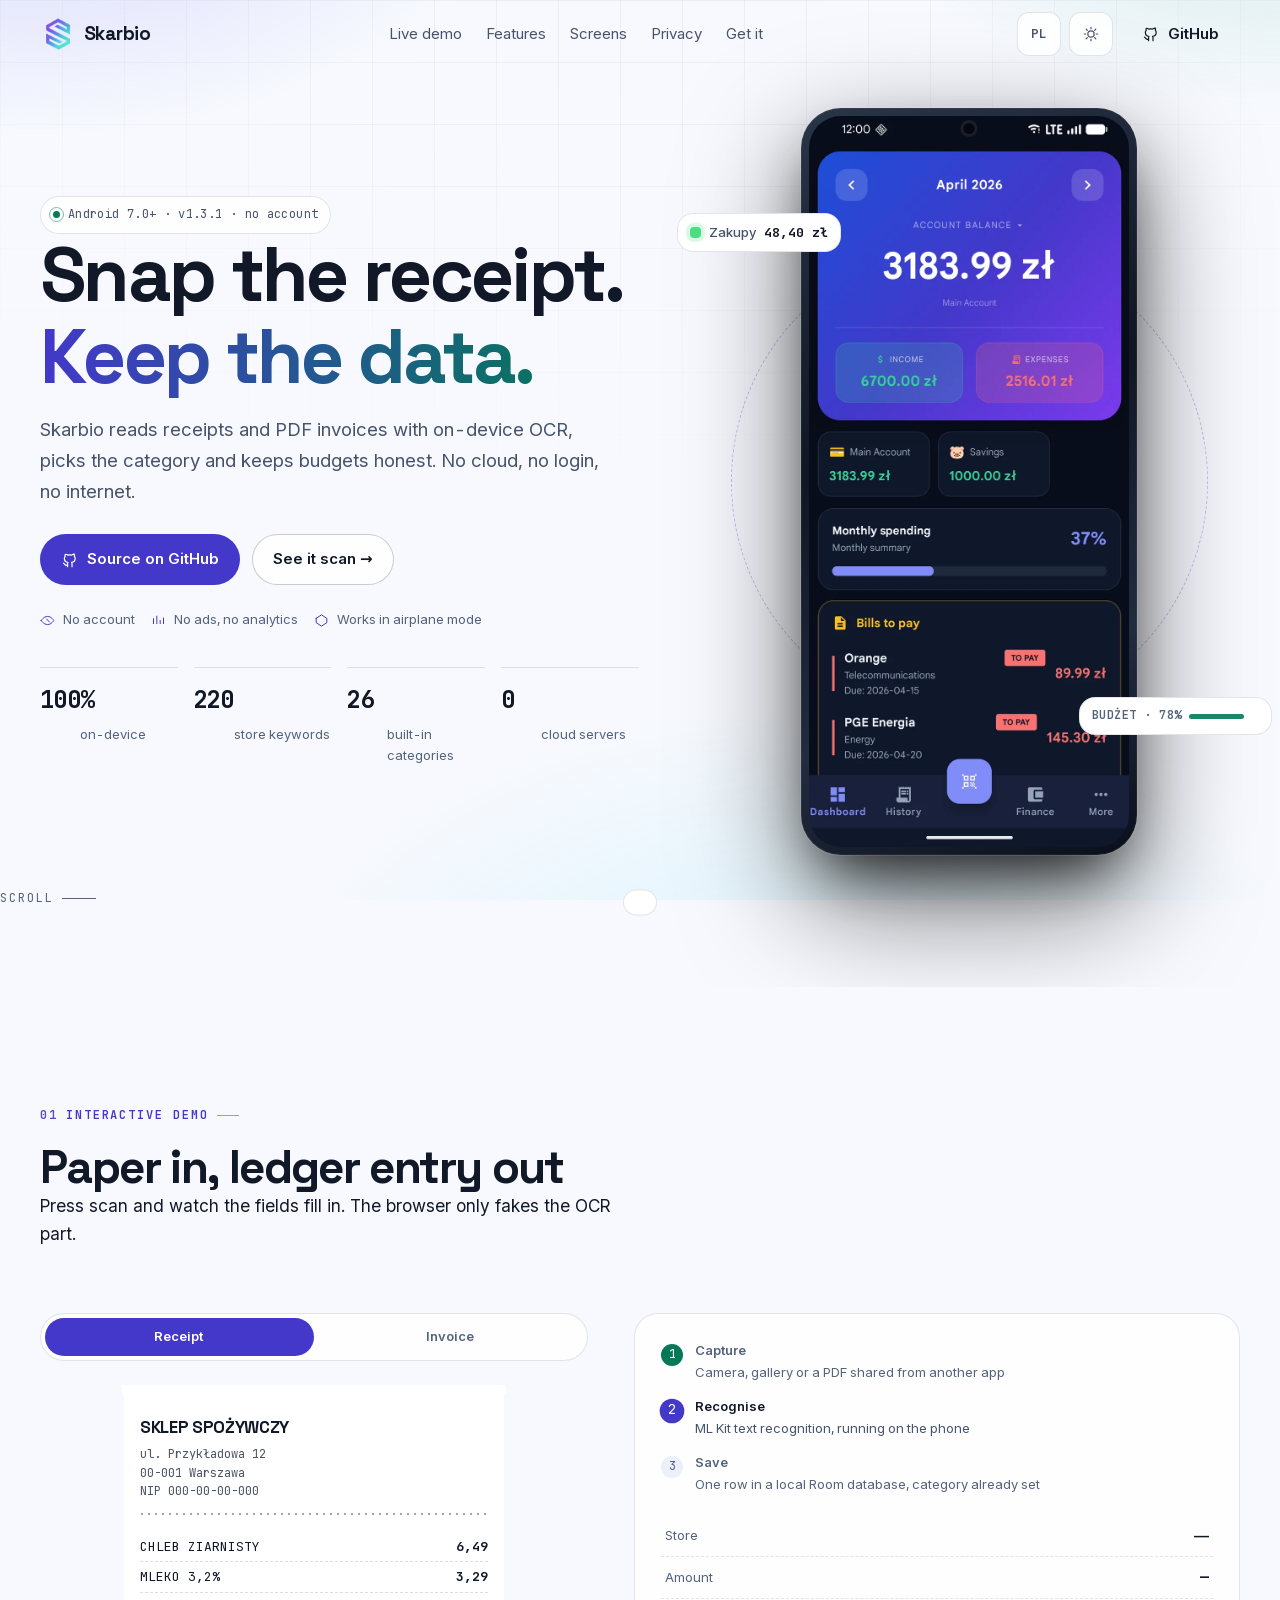
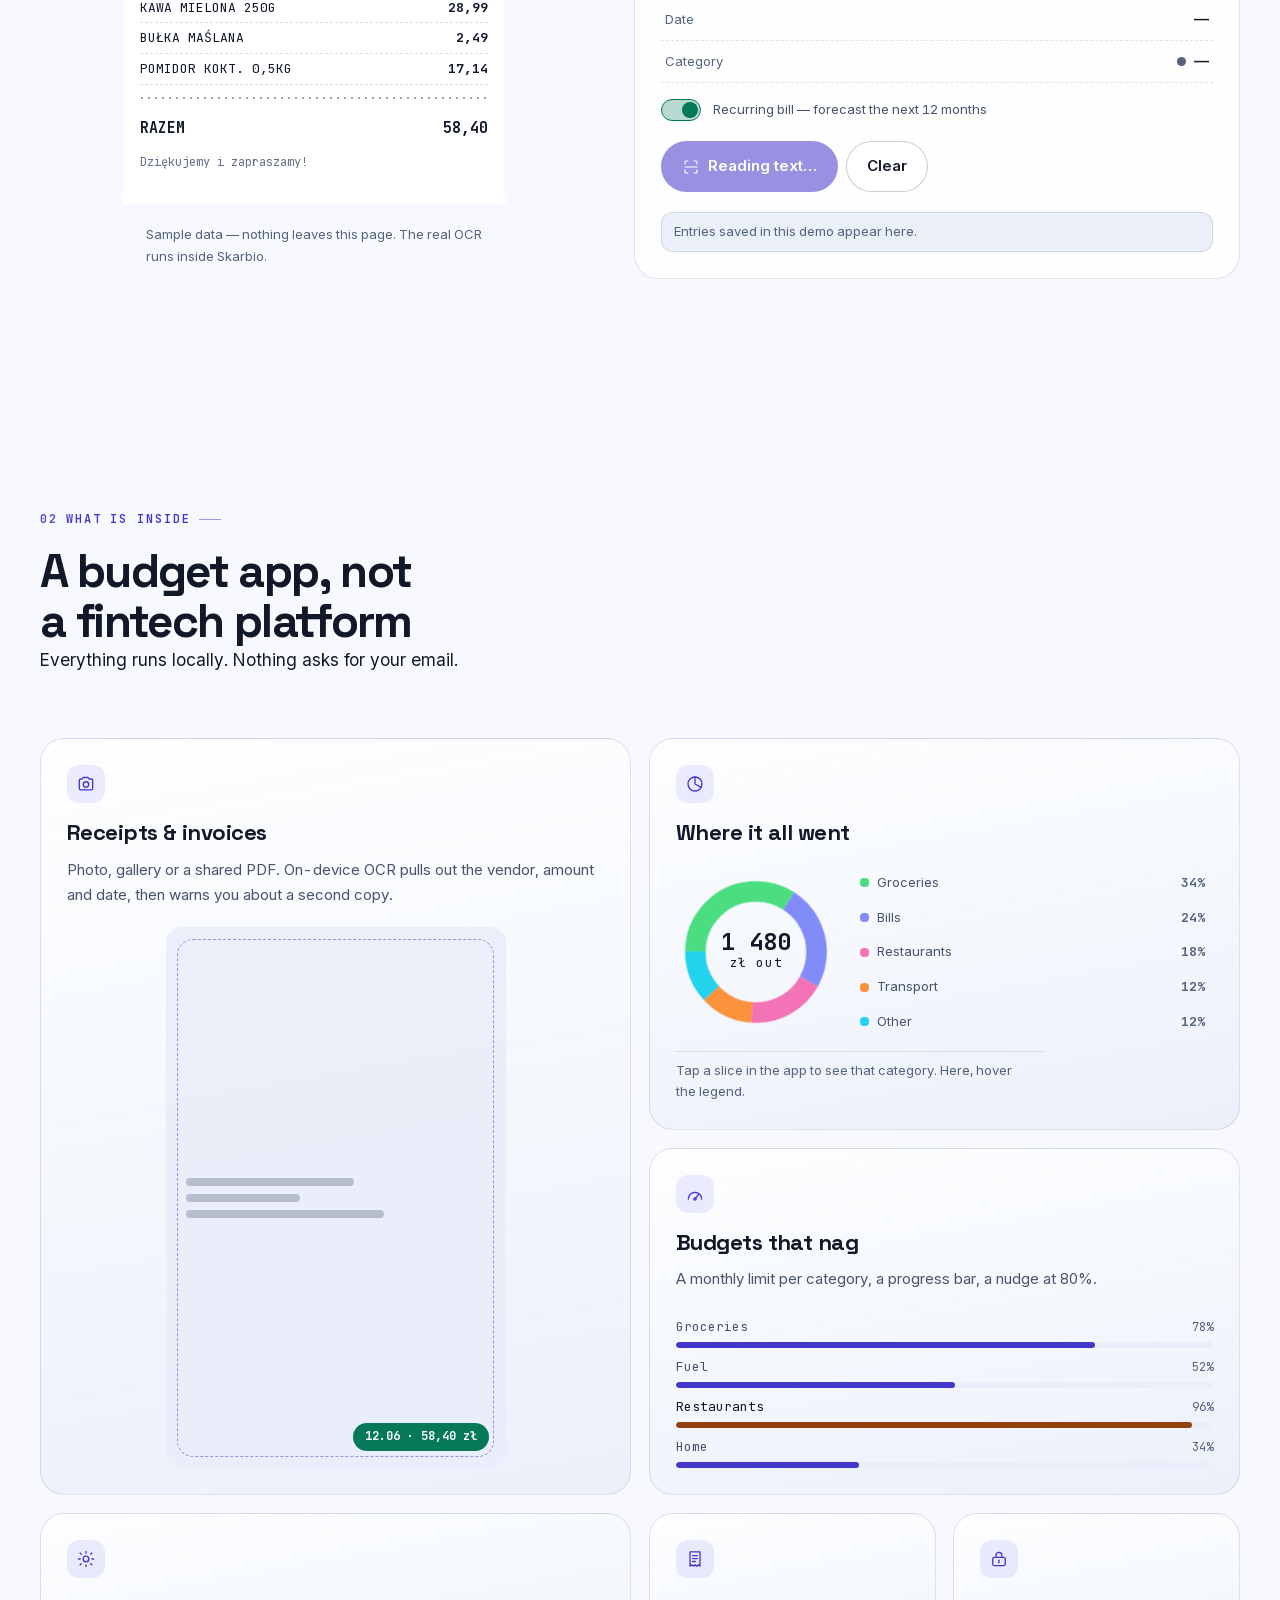
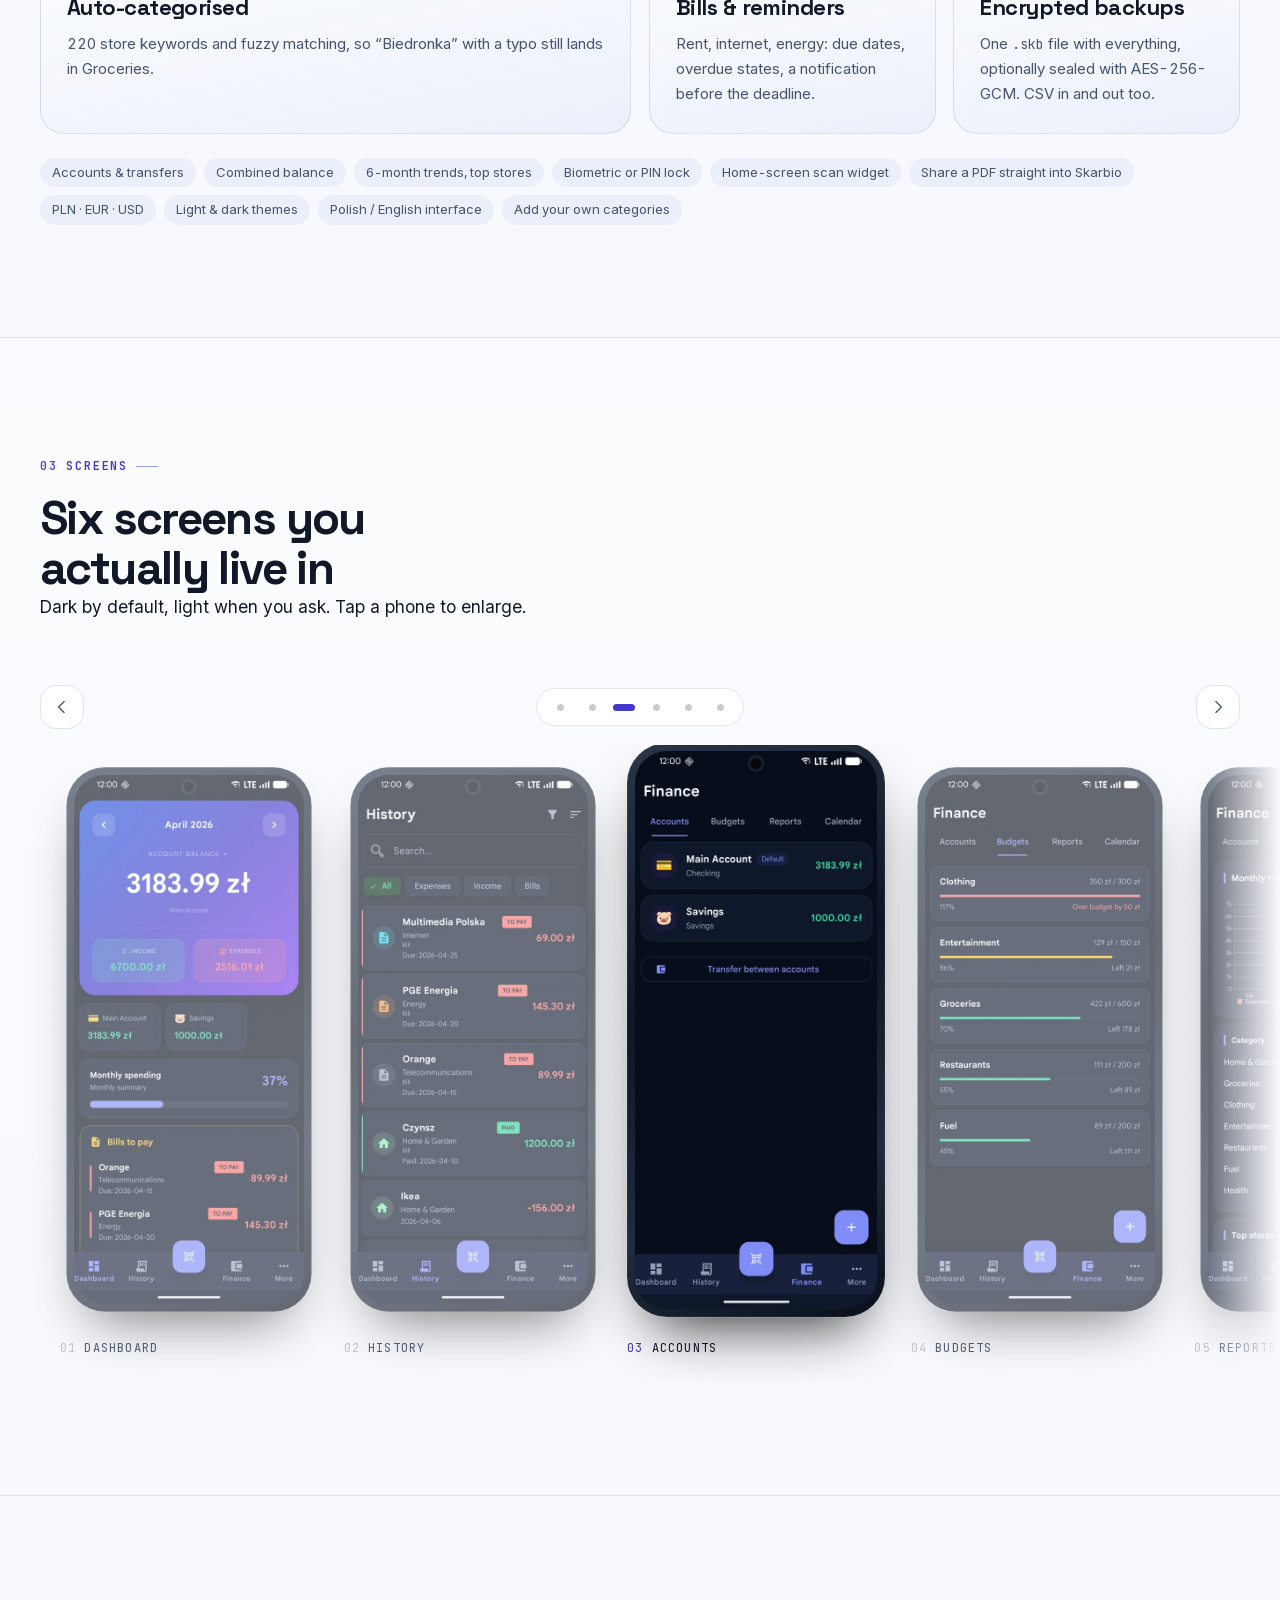
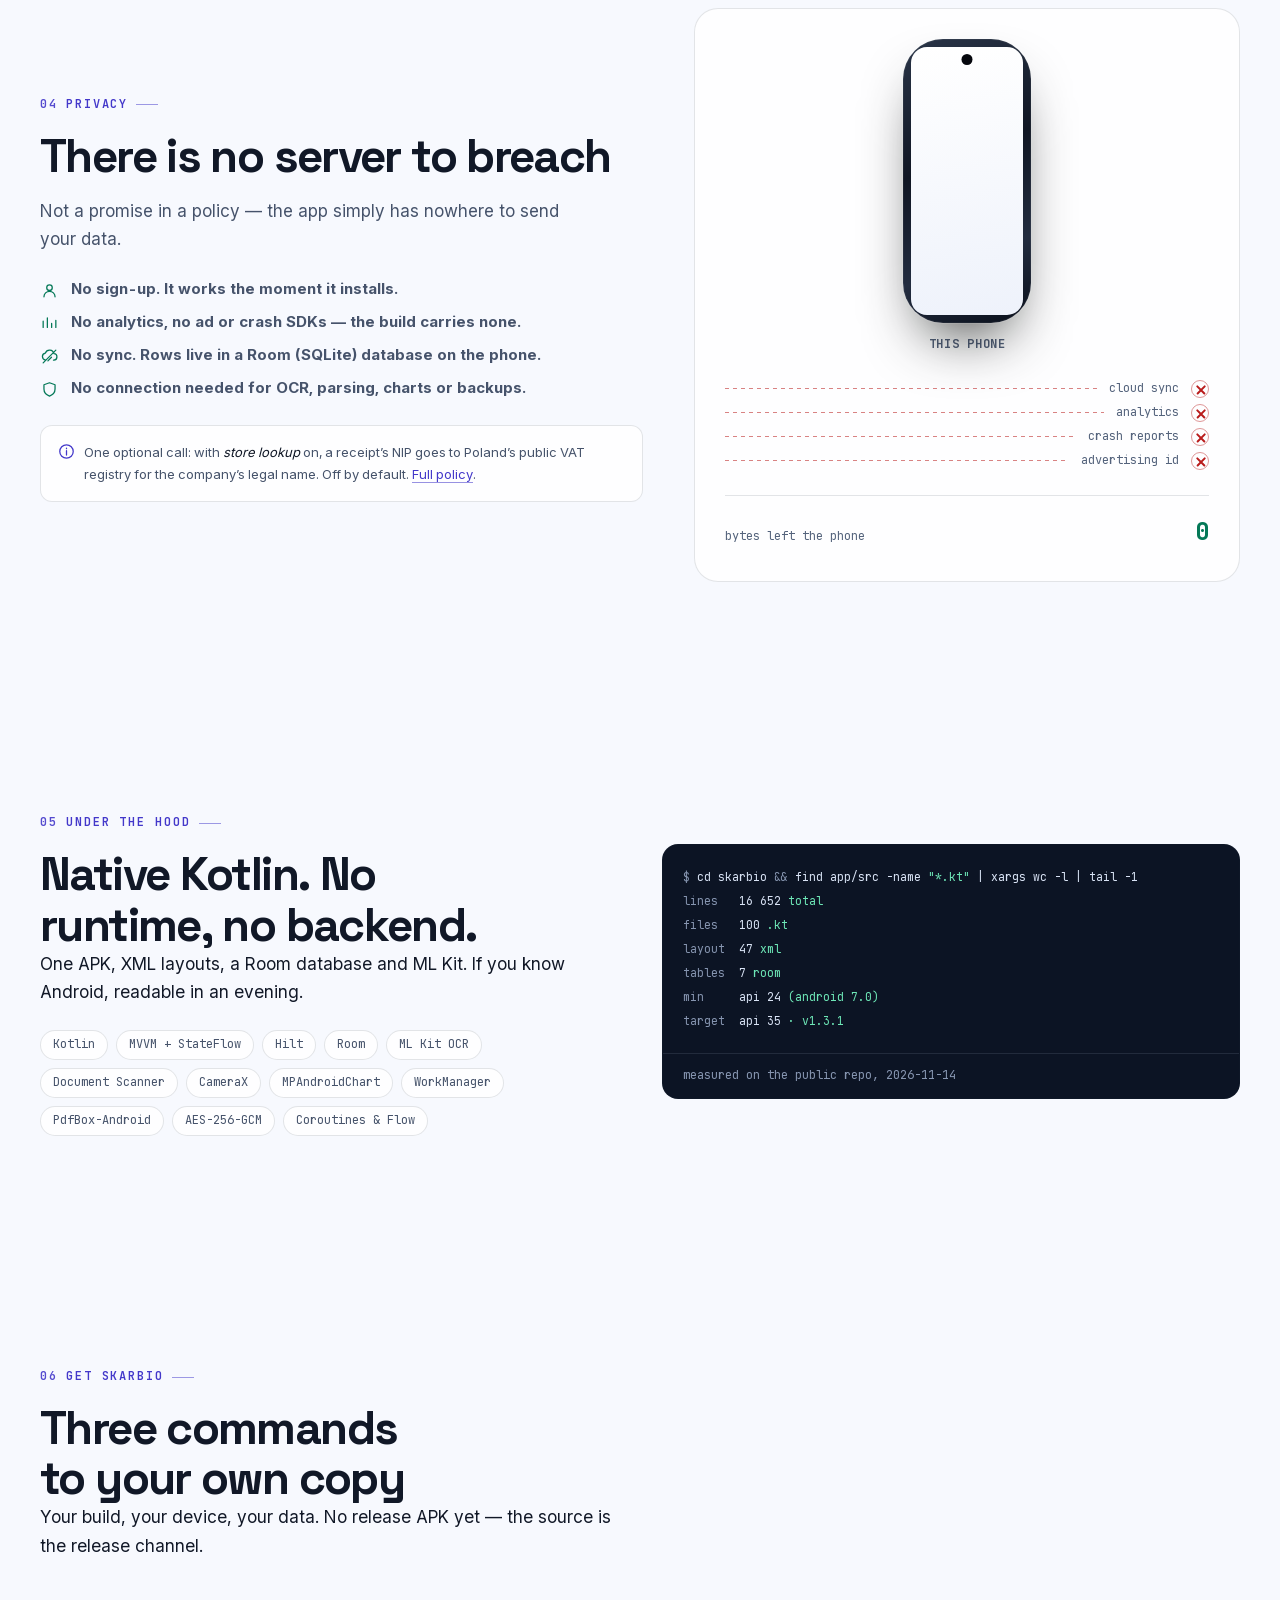
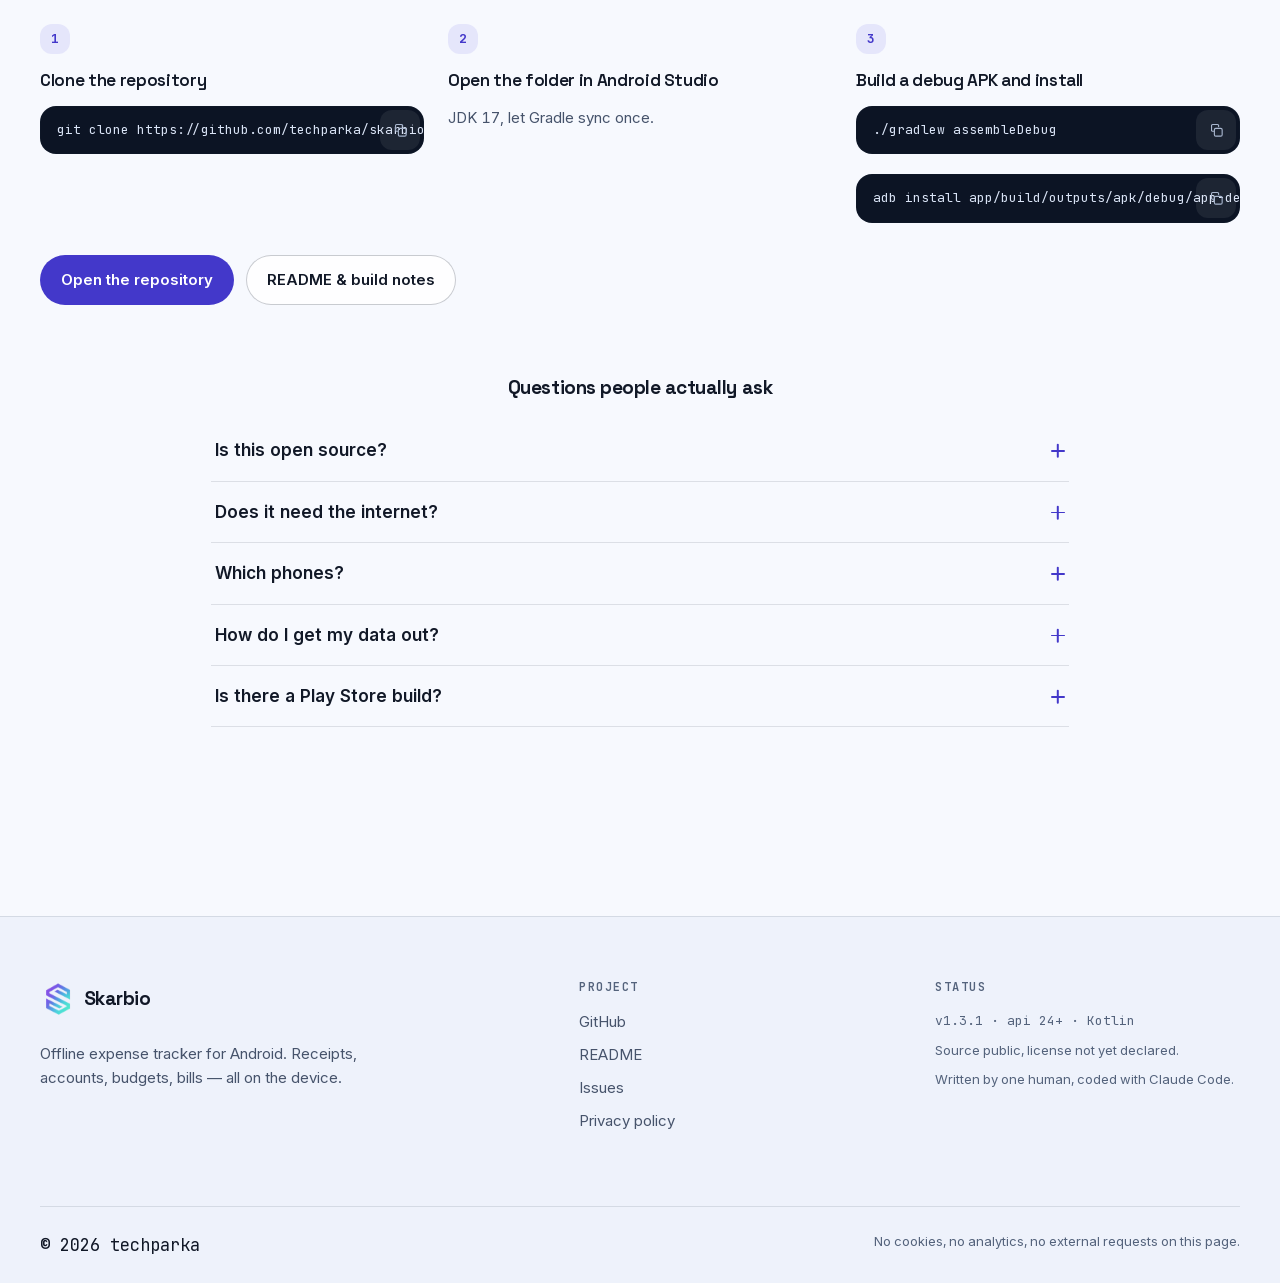
==== commit af681011: "Use one English spelling and document the published state The page mixes American and British spelli" ====
--- a/docs/index.html
+++ b/docs/index.html
@@ -90,7 +90,7 @@
       <button class="iconbtn" id="lang-btn" type="button" aria-label="Switch language">
         <span class="iconbtn__label" id="lang-label">PL</span>
       </button>
-      <button class="iconbtn" id="theme-btn" type="button" aria-label="Switch colour theme" aria-pressed="false">
+      <button class="iconbtn" id="theme-btn" type="button" aria-label="Switch color theme" aria-pressed="false">
         <svg class="i i-sun" viewBox="0 0 24 24" aria-hidden="true"><circle cx="12" cy="12" r="4.2" /><path d="M12 3v2M12 19v2M3 12h2M19 12h2M5.6 5.6l1.4 1.4M17 17l1.4 1.4M18.4 5.6L17 7M7 17l-1.4 1.4" /></svg>
         <svg class="i i-moon" viewBox="0 0 24 24" aria-hidden="true"><path d="M20 14.5A8.5 8.5 0 1 1 9.5 4a7 7 0 0 0 10.5 10.5Z" /></svg>
       </button>
@@ -513,7 +513,7 @@
         <h3 class="faq__title reveal" data-i18n="faq.h3">Questions people actually ask</h3>
         <details class="qa reveal">
           <summary><span data-i18n="faq.1q">Is this open source?</span><i class="qa__mark" aria-hidden="true"></i></summary>
-          <p data-i18n="faq.1a">The source is public and readable, but no licence file has been published yet, so all rights are reserved for now. If you want to reuse code, open an issue and ask.</p>
+          <p data-i18n="faq.1a">The source is public and readable, but no license file has been published yet, so all rights are reserved for now. If you want to reuse code, open an issue and ask.</p>
         </details>
         <details class="qa reveal">
           <summary><span data-i18n="faq.2q">Does it need the internet?</span><i class="qa__mark" aria-hidden="true"></i></summary>
@@ -552,7 +552,7 @@
     <div class="footer__meta">
       <h4 data-i18n="ft.h2">Status</h4>
       <p class="mono">v1.3.1 · api 24+ · Kotlin</p>
-      <p data-i18n="ft.license">Source public, licence not yet declared.</p>
+      <p data-i18n="ft.license">Source public, license not yet declared.</p>
       <p data-i18n="ft.made">Written by one human, coded with Claude Code.</p>
     </div>
   </div>
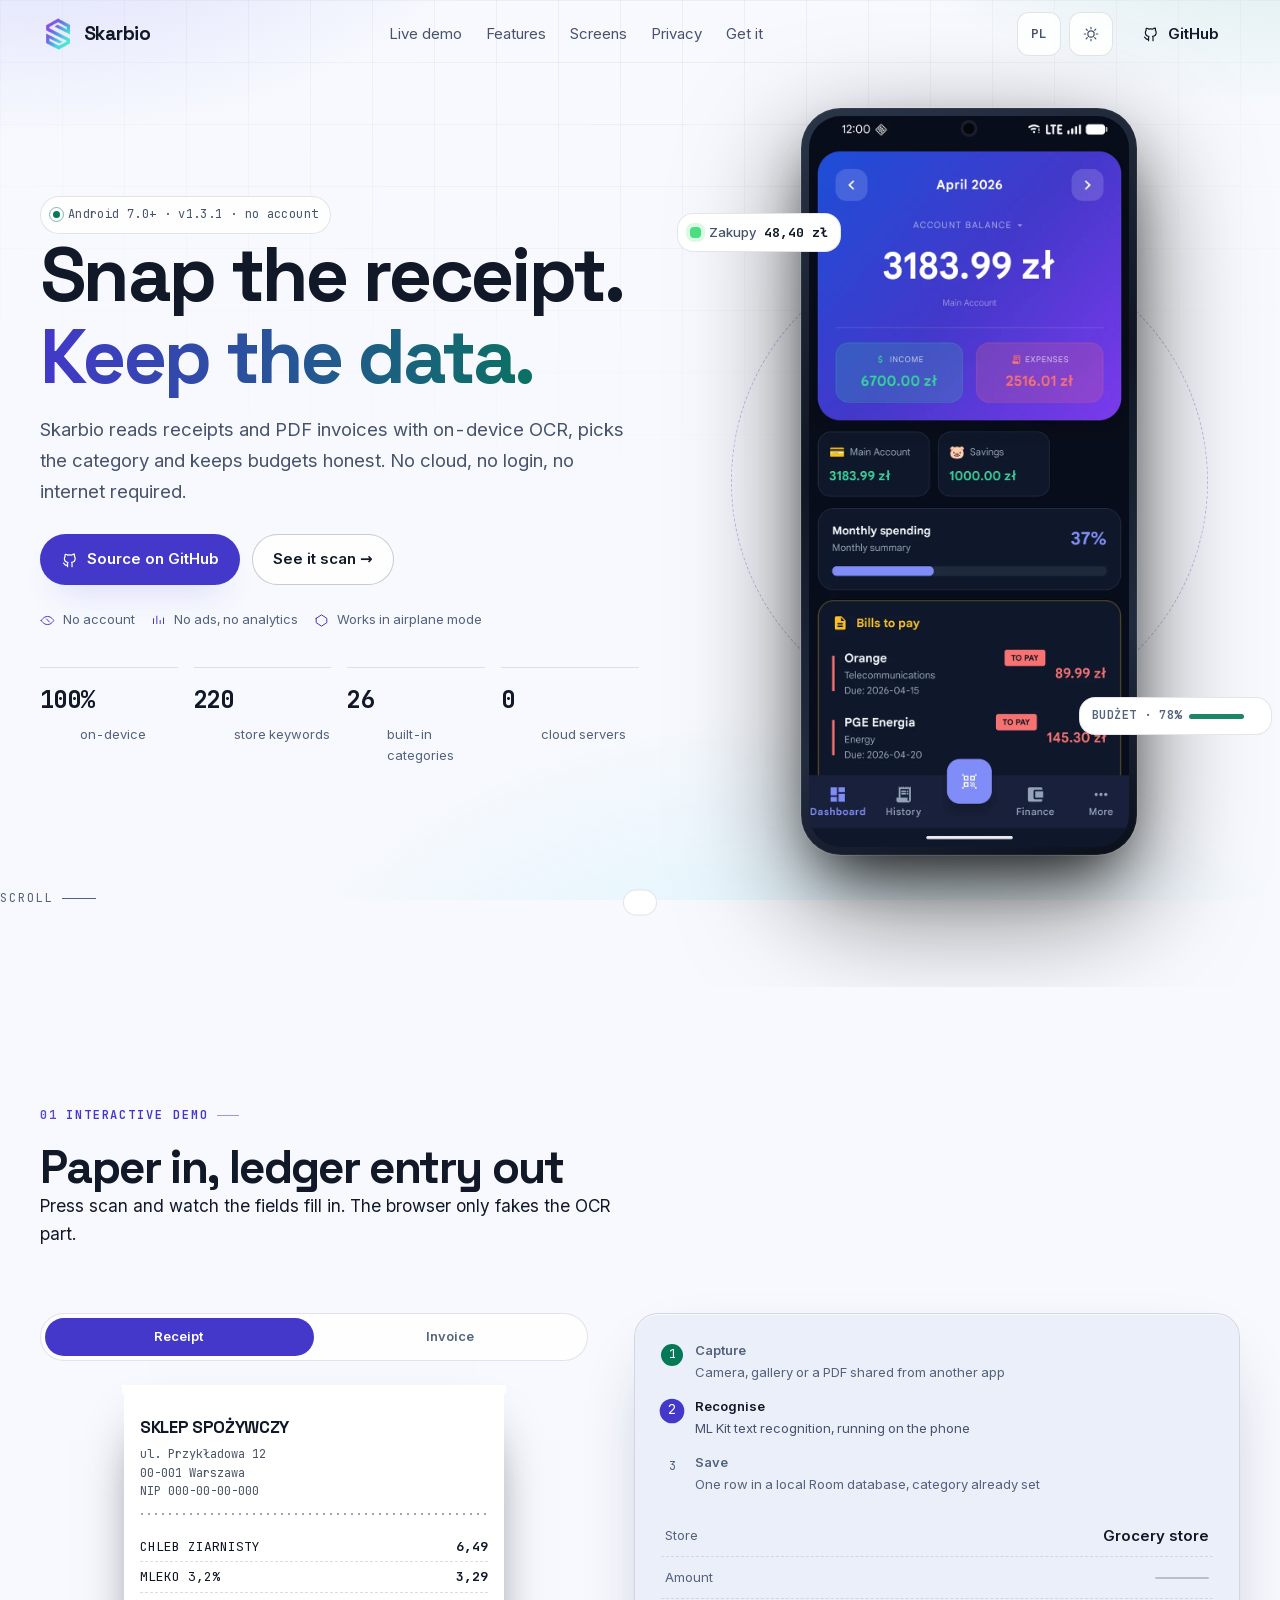
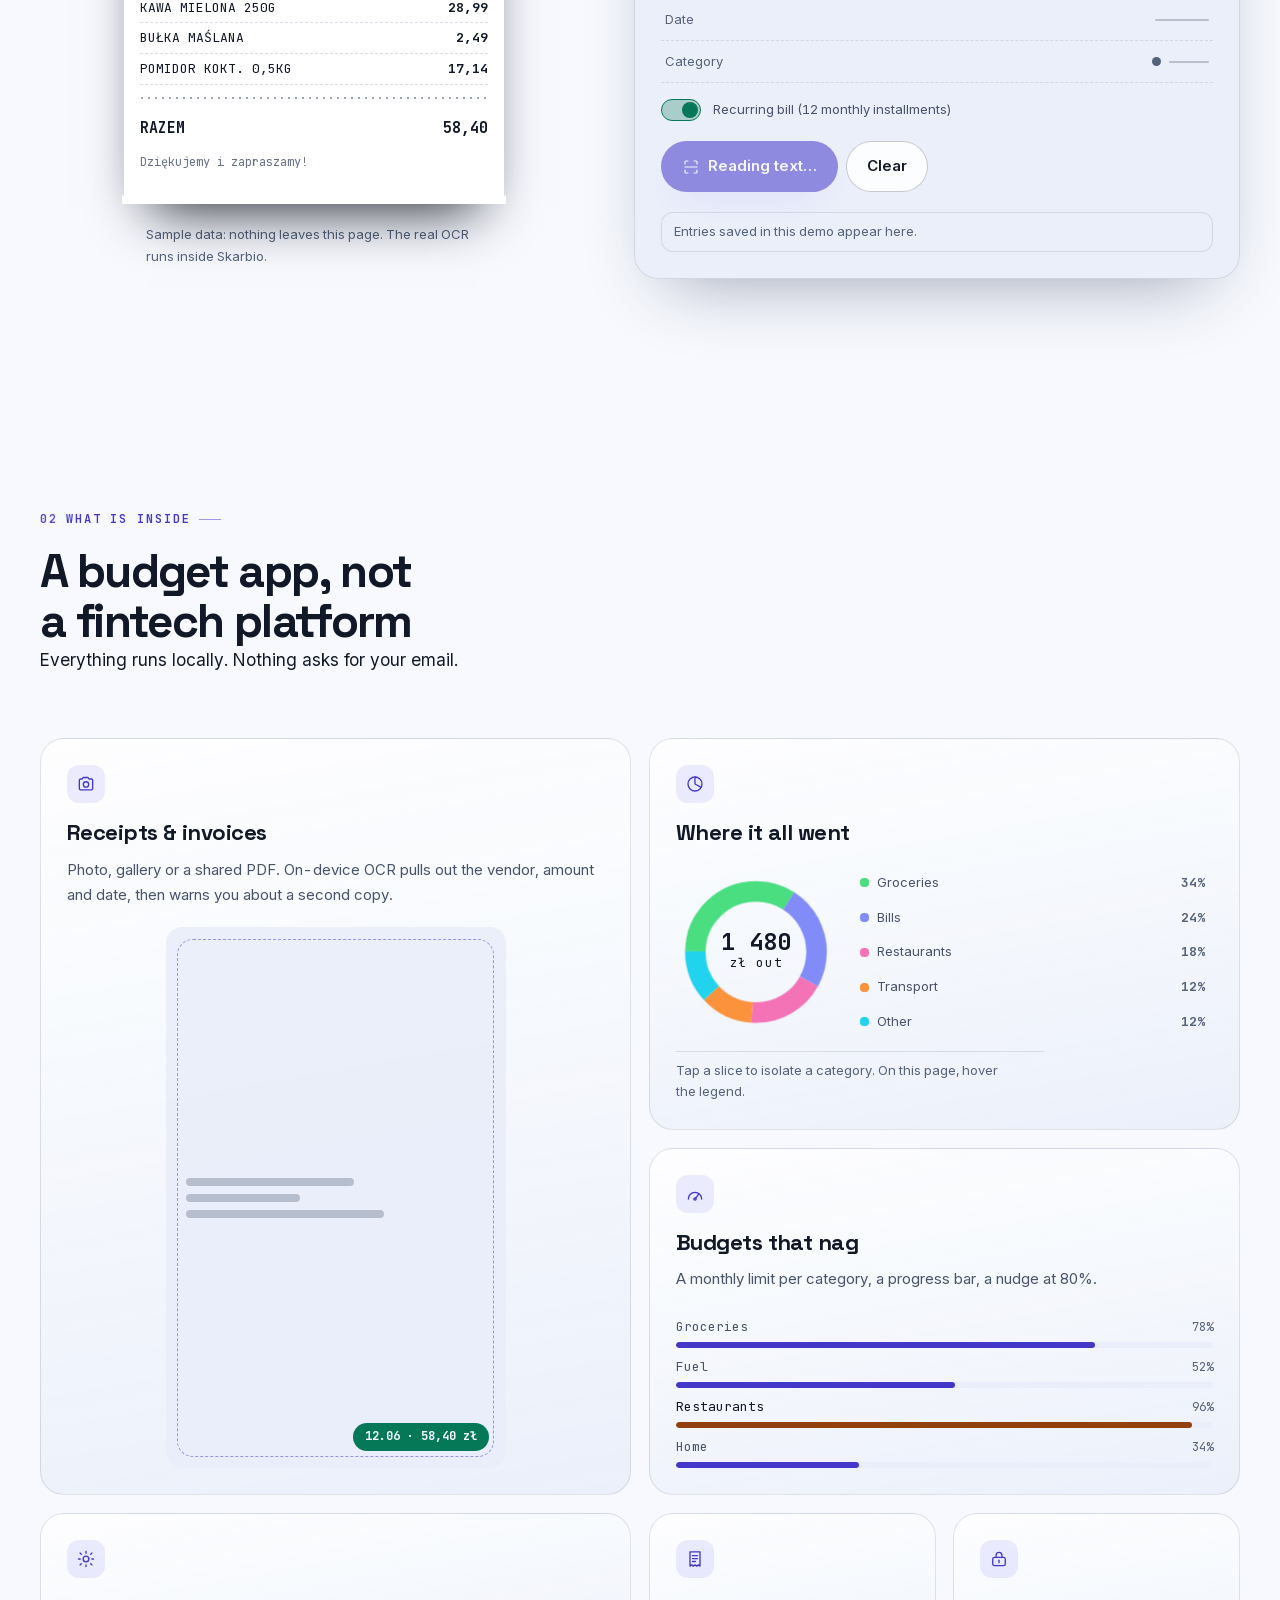
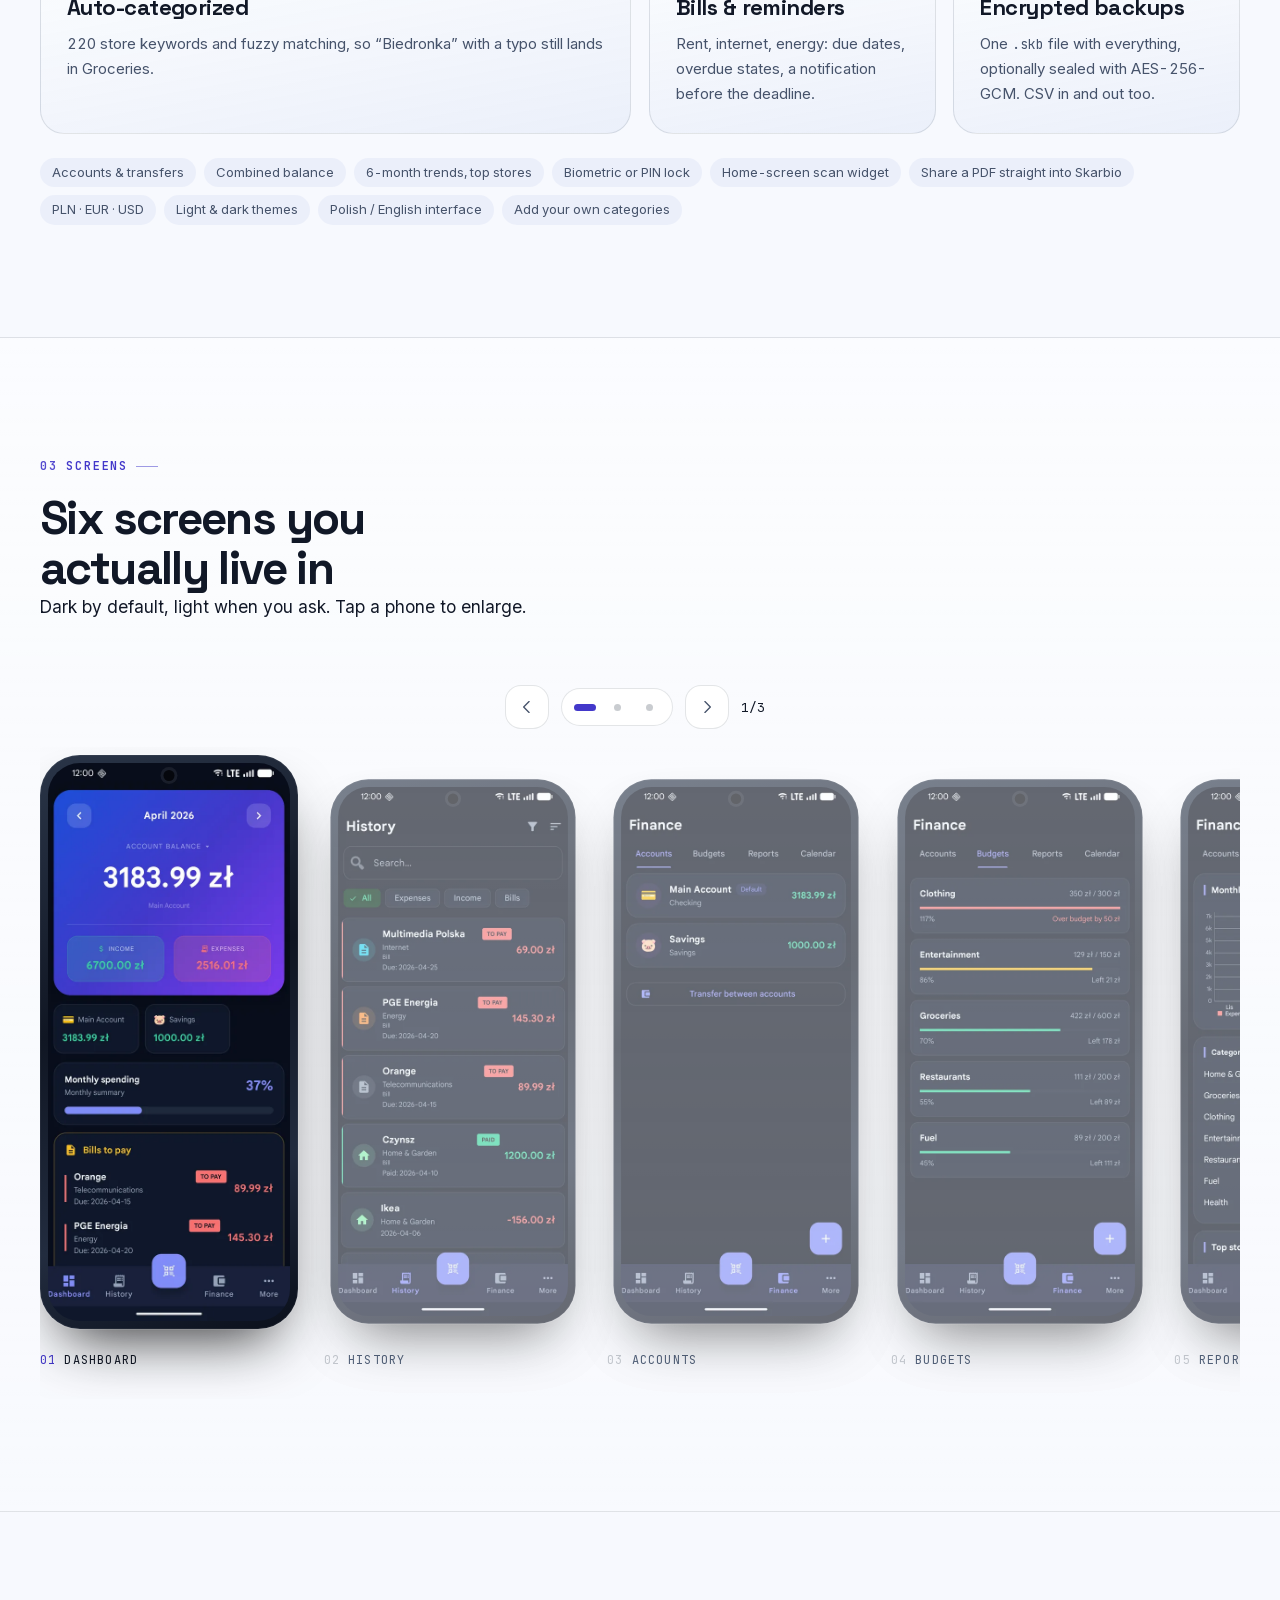
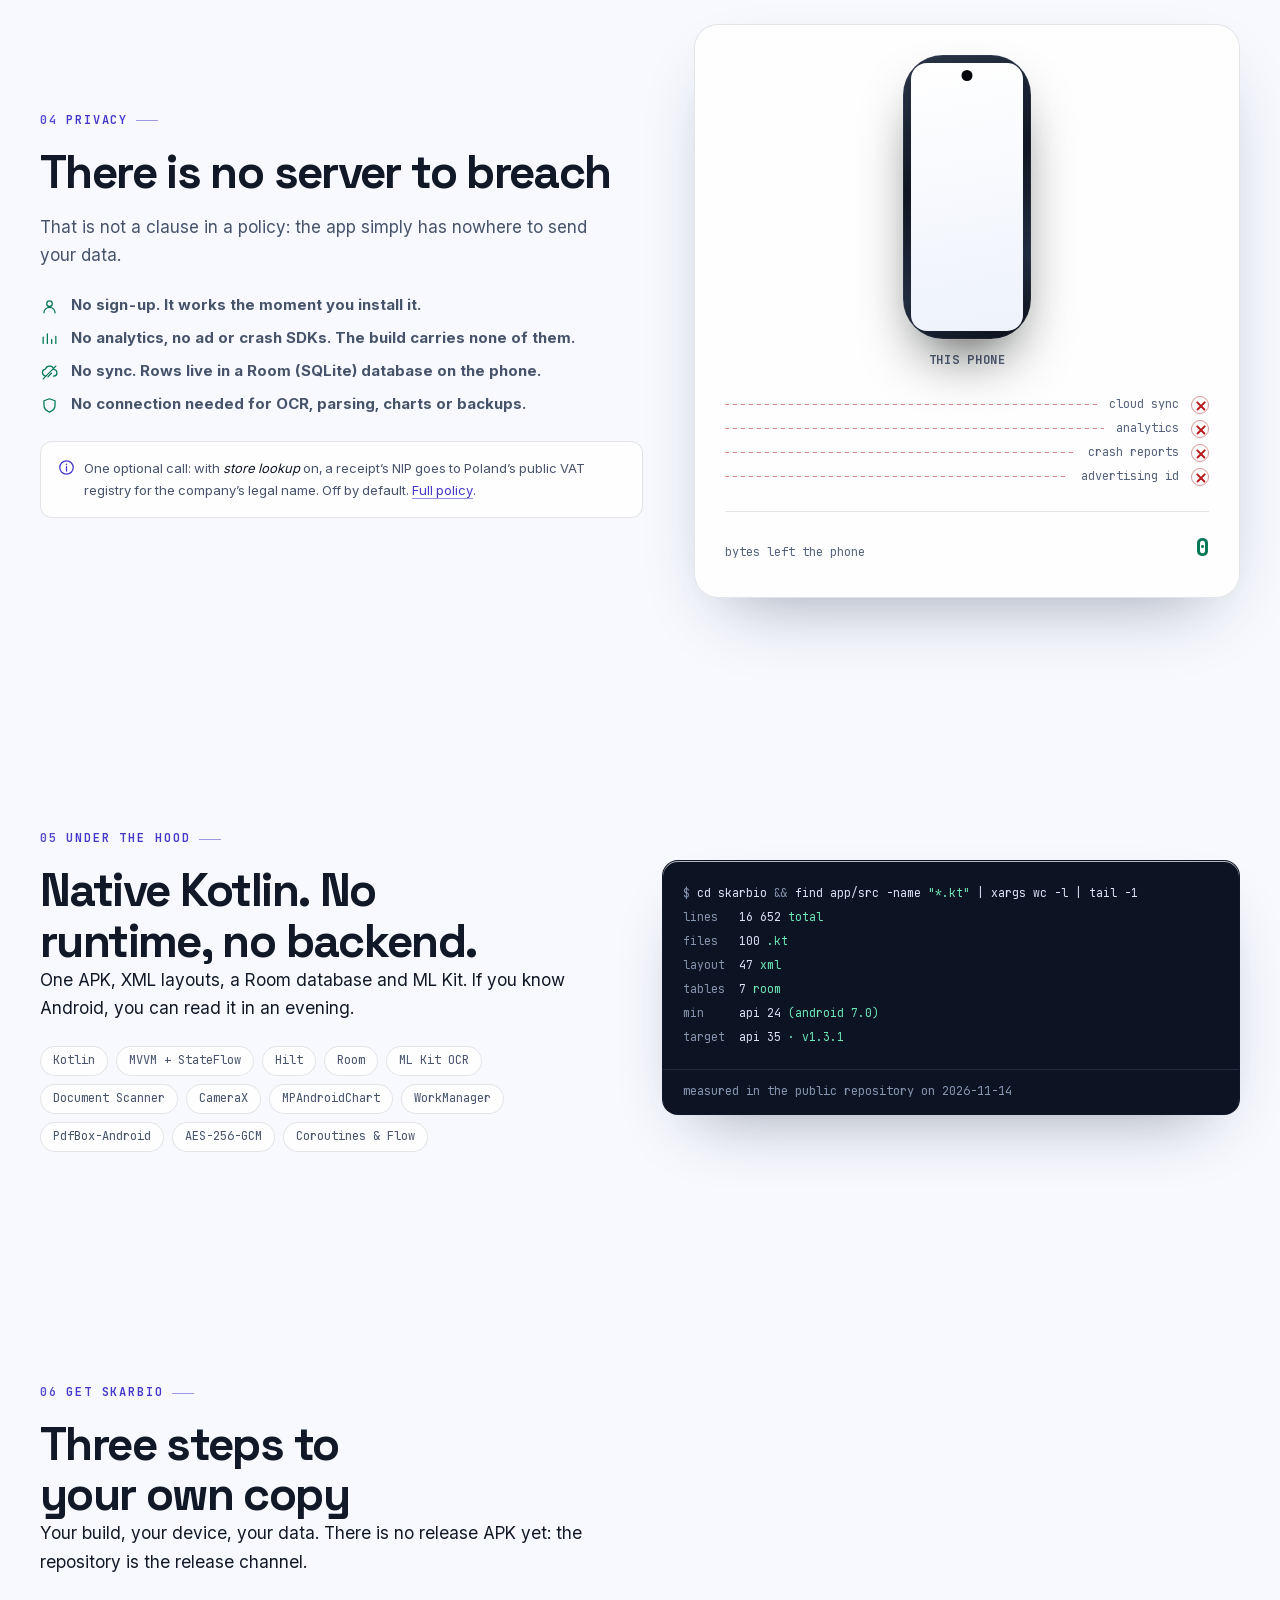
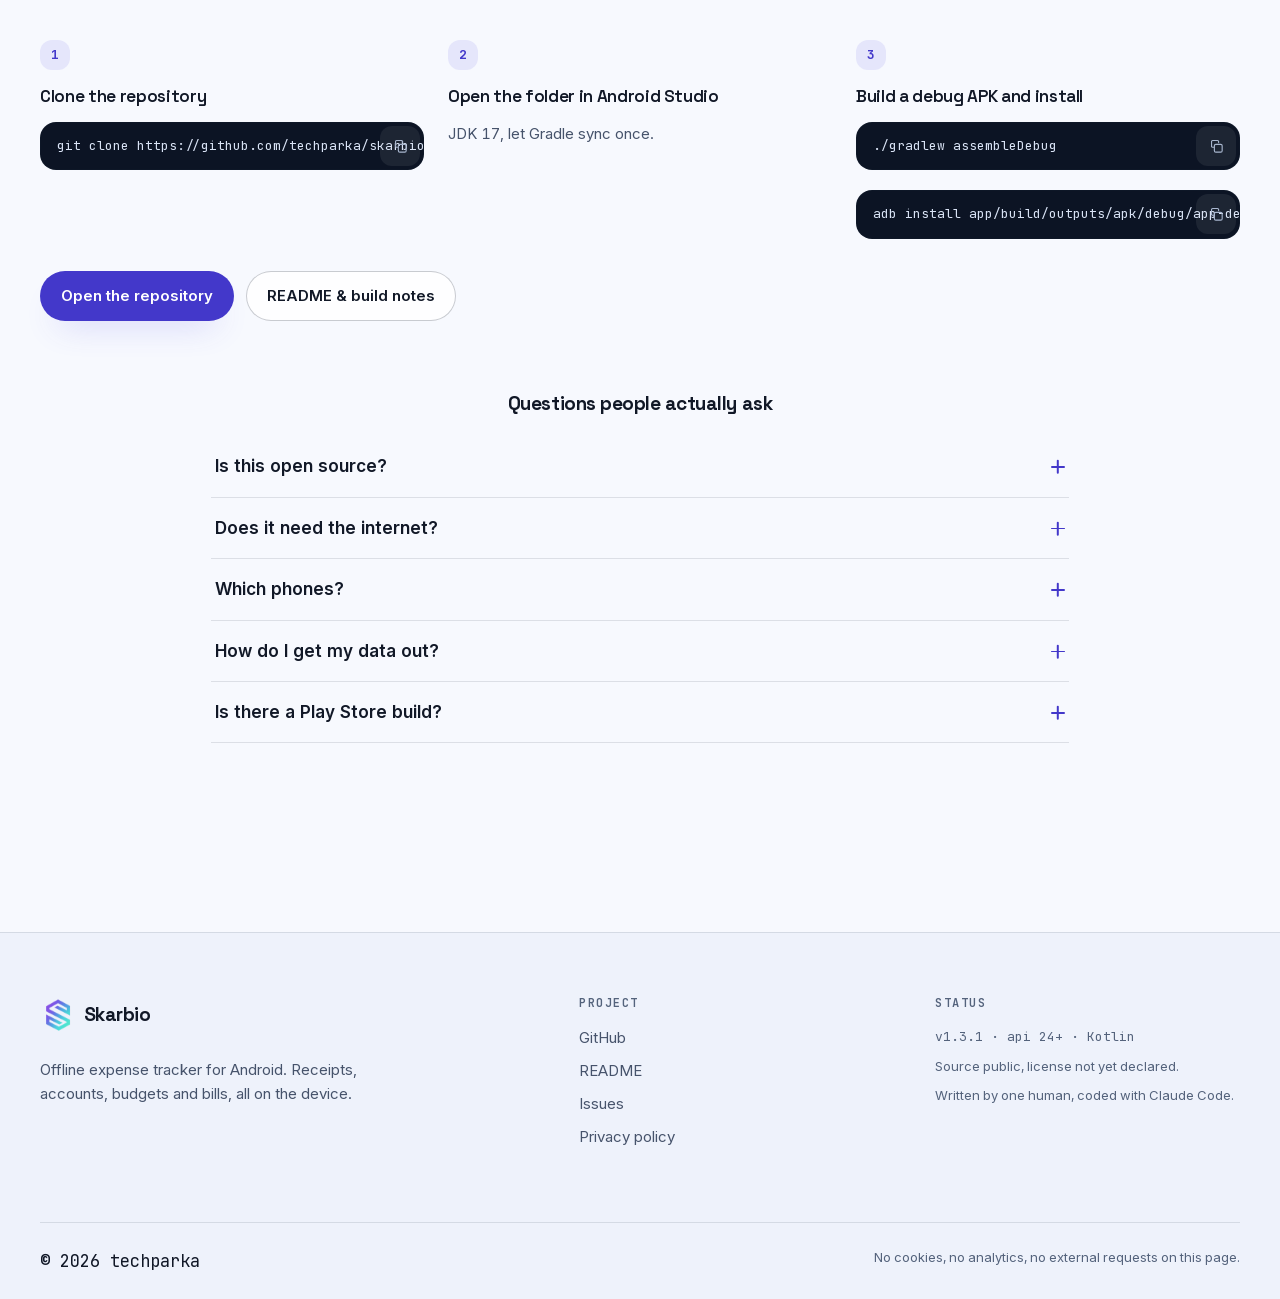
==== commit c149c0d7: "Popraw kropki pod taśmą, puste pola demo i przestarzały tekst Kropki pod taśmą zrzutów były listą sz" ====
--- a/docs/index.html
+++ b/docs/index.html
@@ -3,8 +3,8 @@
 <head>
 <meta charset="utf-8" />
 <meta name="viewport" content="width=device-width, initial-scale=1" />
-<title>Skarbio — offline expense tracker for Android</title>
-<meta name="description" content="Skarbio scans receipts and invoices with on-device OCR, tracks accounts, budgets and bills. No account, no cloud, no analytics — everything stays in your phone." />
+<title>Skarbio: offline expense tracker for Android</title>
+<meta name="description" content="Skarbio scans receipts and invoices with on-device OCR, tracks accounts, budgets and bills. No account, no cloud, no analytics. Everything stays in your phone." />
 <link rel="canonical" href="https://techparka.github.io/skarbio/" />
 <link rel="icon" href="assets/favicon.png" sizes="48x48" />
 <link rel="apple-touch-icon" href="assets/logo-192.png" />
@@ -13,7 +13,7 @@
 
 <meta property="og:type" content="website" />
 <meta property="og:site_name" content="Skarbio" />
-<meta property="og:title" content="Skarbio — snap the receipt, keep the data" />
+<meta property="og:title" content="Skarbio: snap the receipt, keep the data" />
 <meta property="og:description" content="Android expense tracker with on-device OCR. No account, no cloud, no analytics." />
 <meta property="og:url" content="https://techparka.github.io/skarbio/" />
 <meta property="og:image" content="https://techparka.github.io/skarbio/assets/og-cover.png" />
@@ -47,6 +47,7 @@
   "name": "Skarbio",
   "applicationCategory": "FinanceApplication",
   "operatingSystem": "Android 7.0+",
+  "inLanguage": ["en", "pl"],
   "softwareVersion": "1.3.1",
   "description": "Offline-first personal expense tracker for Android. On-device OCR for receipts and invoices, multi-account, budgets, bills and encrypted backups. No account and no server.",
   "codeRepository": "https://github.com/techparka/skarbio",
@@ -54,7 +55,7 @@
   "url": "https://techparka.github.io/skarbio/",
   "featureList": [
     "On-device OCR for receipts and invoices",
-    "Automatic categorisation from 220 store keywords",
+    "Automatic categorization from 220 store keywords",
     "Monthly budgets with 80% and 100% alerts",
     "Recurring bills with local notifications",
     "Encrypted AES-256-GCM backups and CSV export"
@@ -73,7 +74,7 @@
 
 <header class="nav" id="nav">
   <div class="nav__inner wrap">
-    <a class="brand" href="#top" aria-label="Skarbio — home">
+    <a class="brand" id="brand" href="#top" aria-label="Skarbio home">
       <img src="assets/logo-96.png" alt="" width="96" height="96" />
       <span>Skarbio</span>
     </a>
@@ -121,7 +122,7 @@
           <em data-i18n="hero.h1b">Keep the data.</em>
         </h1>
         <p class="lead reveal" style="--d:.1s" data-i18n="hero.lead">
-          Skarbio reads receipts and PDF invoices with on-device OCR, picks the category and keeps budgets honest. No cloud, no login, no internet.
+          Skarbio reads receipts and PDF invoices with on-device OCR, picks the category and keeps budgets honest. No cloud, no login, no internet required.
         </p>
 
         <div class="cta reveal" style="--d:.15s">
@@ -193,7 +194,7 @@
       <div class="demo__grid">
         <!-- dokument: paragon lub faktura -->
         <div class="demo__doc reveal" style="--d:.05s">
-          <div class="tabs" role="group" aria-label="Document type">
+          <div class="tabs" id="tabs" role="group" aria-label="Document type">
             <button class="tab is-on" id="tab-receipt" type="button" aria-pressed="true" data-doc="receipt" data-i18n="demo.tab1">Receipt</button>
             <button class="tab" id="tab-invoice" type="button" aria-pressed="false" data-doc="invoice" data-i18n="demo.tab2">Invoice</button>
             <span class="tabs__ink" aria-hidden="true"></span>
@@ -236,7 +237,7 @@
             <span class="paper__edge paper__edge--bottom" aria-hidden="true"></span>
           </div>
 
-          <p class="demo__hint" data-i18n="demo.hint">Sample data — nothing leaves this page. The real OCR runs inside Skarbio.</p>
+          <p class="demo__hint" data-i18n="demo.hint">Sample data: nothing leaves this page. The real OCR runs inside Skarbio.</p>
         </div>
 
         <!-- panel aplikacji -->
@@ -258,23 +259,23 @@
 
           <div class="fields" id="fields" aria-live="polite">
             <div class="field" data-field="store">
-              <span data-i18n="demo.f.store">Store</span><b class="val">—</b>
+              <span data-i18n="demo.f.store">Store</span><b class="val"></b>
             </div>
             <div class="field" data-field="amount">
-              <span data-i18n="demo.f.amount">Amount</span><b class="val mono">—</b>
+              <span data-i18n="demo.f.amount">Amount</span><b class="val mono"></b>
             </div>
             <div class="field" data-field="date">
-              <span data-i18n="demo.f.date">Date</span><b class="val">—</b>
+              <span data-i18n="demo.f.date">Date</span><b class="val"></b>
             </div>
             <div class="field" data-field="cat">
-              <span data-i18n="demo.f.cat">Category</span><b class="val"><span class="cat"><i></i><span class="cat__txt">—</span></span></b>
+              <span data-i18n="demo.f.cat">Category</span><b class="val"><span class="cat"><i></i><span class="cat__txt"></span></span></b>
             </div>
           </div>
 
           <label class="switch" id="recur-row" hidden>
             <input type="checkbox" id="recur" checked />
             <span class="switch__track" aria-hidden="true"></span>
-            <span class="switch__txt" data-i18n="demo.recur">Recurring bill — forecast the next 12 months</span>
+            <span class="switch__txt" data-i18n="demo.recur">Recurring bill (12 monthly installments)</span>
           </label>
 
           <div class="demo__actions">
@@ -318,7 +319,7 @@
 
         <article class="card reveal" style="--d:.05s">
           <div class="card__icon"><svg class="i" viewBox="0 0 24 24" aria-hidden="true"><path d="M12 3v2M12 19v2M4.9 4.9l1.4 1.4M17.7 17.7l1.4 1.4M3 12h2M19 12h2M4.9 19.1l1.4-1.4M17.7 6.3l1.4-1.4" /><circle cx="12" cy="12" r="3.4" /></svg></div>
-          <h3 data-i18n="feat.2t">Auto-categorised</h3>
+          <h3 data-i18n="feat.2t">Auto-categorized</h3>
           <p data-i18n="feat.2d">220 store keywords and fuzzy matching, so “Biedronka” with a typo still lands in Groceries.</p>
         </article>
 
@@ -364,7 +365,7 @@
               <li><button type="button" data-k="other"><i style="--c:#22D3EE"></i>Other <b class="mono">12%</b></button></li>
             </ul>
           </div>
-          <p class="card__foot" data-i18n="feat.5d">Tap a slice in the app to see that category. Here, hover the legend.</p>
+          <p class="card__foot" data-i18n="feat.5d">Tap a slice to isolate a category. On this page, hover the legend.</p>
         </article>
 
         <article class="card reveal" style="--d:.1s">
@@ -374,7 +375,7 @@
         </article>
       </div>
 
-      <ul class="more reveal" aria-label="More features">
+      <ul class="more reveal" id="more" aria-label="More features">
         <li data-i18n="more.1">Accounts &amp; transfers</li>
         <li data-i18n="more.2">Combined balance</li>
         <li data-i18n="more.3">6-month trends, top stores</li>
@@ -401,8 +402,9 @@
 
     <div class="rail__bar wrap">
       <button class="navbtn" id="rail-prev" type="button" aria-label="Previous screen"><svg class="i" viewBox="0 0 24 24" aria-hidden="true"><path d="M14.5 5.5 8 12l6.5 6.5" /></svg></button>
-      <div class="dots" id="rail-dots" aria-label="Choose screen"></div>
+      <div class="dots" id="rail-dots" aria-label="Screen pages"></div>
       <button class="navbtn" id="rail-next" type="button" aria-label="Next screen"><svg class="i" viewBox="0 0 24 24" aria-hidden="true"><path d="M9.5 5.5 16 12l-6.5 6.5" /></svg></button>
+      <span class="pager__count" id="rail-licznik" aria-hidden="true">1/2</span>
     </div>
 
     <ul class="rail" id="rail" tabindex="0" aria-label="App screenshots">
@@ -422,11 +424,11 @@
         <header class="reveal">
           <p class="eyebrow" data-i18n="pr.eyebrow">Privacy</p>
           <h2 data-i18n="pr.h2">There is no server to breach</h2>
-          <p class="lead" data-i18n="pr.lead">Not a promise in a policy — the app simply has nowhere to send your data.</p>
+          <p class="lead" data-i18n="pr.lead">That is not a clause in a policy: the app simply has nowhere to send your data.</p>
         </header>
         <ul class="nots reveal" style="--d:.1s">
-          <li><svg class="i" viewBox="0 0 24 24" aria-hidden="true"><circle cx="12" cy="8.5" r="3.5" /><path d="M5 20a7 7 0 0 1 14 0" /></svg><b data-i18n="pr.1">No sign-up. It works the moment it installs.</b></li>
-          <li><svg class="i" viewBox="0 0 24 24" aria-hidden="true"><path d="M4 17V9M9.3 17V5M14.7 17v-5M20 17V8" /></svg><b data-i18n="pr.2">No analytics, no ad or crash SDKs — the build carries none.</b></li>
+          <li><svg class="i" viewBox="0 0 24 24" aria-hidden="true"><circle cx="12" cy="8.5" r="3.5" /><path d="M5 20a7 7 0 0 1 14 0" /></svg><b data-i18n="pr.1">No sign-up. It works the moment you install it.</b></li>
+          <li><svg class="i" viewBox="0 0 24 24" aria-hidden="true"><path d="M4 17V9M9.3 17V5M14.7 17v-5M20 17V8" /></svg><b data-i18n="pr.2">No analytics, no ad or crash SDKs. The build carries none of them.</b></li>
           <li><svg class="i" viewBox="0 0 24 24" aria-hidden="true"><path d="M7 16.5A4.5 4.5 0 0 1 6.8 7.6 5.6 5.6 0 0 1 17.6 8.4 3.9 3.9 0 0 1 17 16.5" /><path d="M14.5 13 10 17.5" /><path d="M4 20 20 4" /></svg><b data-i18n="pr.3">No sync. Rows live in a Room (SQLite) database on the phone.</b></li>
           <li><svg class="i" viewBox="0 0 24 24" aria-hidden="true"><path d="M12 3.5 19 6v5.5c0 4-2.9 7.4-7 8.9-4.1-1.5-7-4.9-7-8.9V6l7-2.5Z" /></svg><b data-i18n="pr.4">No connection needed for OCR, parsing, charts or backups.</b></li>
         </ul>
@@ -458,7 +460,7 @@
       <div class="stack__copy reveal">
         <p class="eyebrow" data-i18n="st.eyebrow">Under the hood</p>
         <h2 data-i18n="st.h2">Native Kotlin. No runtime, no backend.</h2>
-        <p data-i18n="st.lead">One APK, XML layouts, a Room database and ML Kit. If you know Android, readable in an evening.</p>
+        <p data-i18n="st.lead">One APK, XML layouts, a Room database and ML Kit. If you know Android, you can read it in an evening.</p>
         <ul class="pills">
           <li>Kotlin</li><li>MVVM + StateFlow</li><li>Hilt</li><li>Room</li><li>ML Kit OCR</li><li>Document Scanner</li><li>CameraX</li><li>MPAndroidChart</li><li>WorkManager</li><li>PdfBox-Android</li><li>AES-256-GCM</li><li>Coroutines &amp; Flow</li>
         </ul>
@@ -471,7 +473,7 @@
 <span class="c">tables</span>  7 <span class="t">room</span>
 <span class="c">min</span>     api 24 <span class="t">(android 7.0)</span>
 <span class="c">target</span>  api 35 <span class="t">· v1.3.1</span></code></pre>
-        <p class="stack__src mono" data-i18n="st.src">measured on the public repo, 2026-11-14</p>
+        <p class="stack__src mono" data-i18n="st.src">measured in the public repository on 2026-11-14</p>
       </div>
     </div>
   </section>
@@ -481,8 +483,8 @@
     <div class="wrap">
       <header class="section__head reveal">
         <p class="eyebrow" data-i18n="get.eyebrow">Get Skarbio</p>
-        <h2 data-i18n="get.h2">Three commands to your own copy</h2>
-        <p data-i18n="get.lead">Your build, your device, your data. No release APK yet — the source is the release channel.</p>
+        <h2 data-i18n="get.h2">Three steps to your own copy</h2>
+        <p data-i18n="get.lead">Your build, your device, your data. There is no release APK yet: the repository is the release channel.</p>
       </header>
 
       <ol class="steps3 reveal" style="--d:.05s">
@@ -529,7 +531,7 @@
         </details>
         <details class="qa reveal">
           <summary><span data-i18n="faq.5q">Is there a Play Store build?</span><i class="qa__mark" aria-hidden="true"></i></summary>
-          <p data-i18n="faq.5a">Not published today. This repository is the only release channel, and release signing config stays private.</p>
+          <p data-i18n="faq.5a">Not published today. This repository is the only release channel, and the release signing config stays private.</p>
         </details>
       </div>
     </div>
@@ -540,9 +542,9 @@
   <div class="wrap footer__grid">
     <div class="footer__brand">
       <a class="brand" href="#top"><img src="assets/logo-96.png" alt="" width="96" height="96" /><span>Skarbio</span></a>
-      <p data-i18n="ft.desc">Offline expense tracker for Android. Receipts, accounts, budgets, bills — all on the device.</p>
-    </div>
-    <nav class="footer__links" aria-label="Footer">
+      <p data-i18n="ft.desc">Offline expense tracker for Android. Receipts, accounts, budgets and bills, all on the device.</p>
+    </div>
+    <nav class="footer__links" id="foot-links" aria-label="Footer">
       <h4 data-i18n="ft.h1">Project</h4>
       <a href="https://github.com/techparka/skarbio" rel="noopener">GitHub</a>
       <a href="https://github.com/techparka/skarbio#readme" rel="noopener" data-i18n="ft.readme">README</a>
--- a/docs/styles.css
+++ b/docs/styles.css
@@ -81,7 +81,7 @@
   --paper: #F8FAFC;
   --paper-ink: #101828;
   --code-bg: #0A1120;
-  --shadow: 0 26px 60px -40% rgba(0, 0, 0, .9), 0 1px 0 rgba(255, 255, 255, .06) inset;
+  --shadow: 0 26px 60px -30px rgba(0, 0, 0, .9), 0 1px 0 rgba(255, 255, 255, .06) inset;
   --glow: rgba(99, 102, 241, .5);
   --grad-text: linear-gradient(96deg, #fff 0%, var(--indigo-300) 60%, var(--green-400) 100%);
   --aurora:
@@ -113,7 +113,7 @@
   --paper: #FFFFFF;
   --paper-ink: #101828;
   --code-bg: #0C1424;
-  --shadow: 0 30px 70px -46% rgba(23, 32, 66, .45), 0 1px 0 rgba(255, 255, 255, .7) inset;
+  --shadow: 0 30px 70px -34px rgba(23, 32, 66, .45), 0 1px 0 rgba(255, 255, 255, .7) inset;
   --glow: rgba(79, 70, 229, .32);
   --grad-text: linear-gradient(96deg, var(--indigo-700), var(--green-700) 92%);
   --aurora:
@@ -137,7 +137,7 @@
     --primary: var(--indigo-700); --on-primary: #FFFFFF;
     --ok: var(--green-700); --warn: #92400E; --bad: #B91C1C;
     --paper: #FFFFFF; --paper-ink: #101828; --code-bg: #0C1424;
-    --shadow: 0 30px 70px -46% rgba(23, 32, 66, .45), 0 1px 0 rgba(255, 255, 255, .7) inset;
+    --shadow: 0 30px 70px -34px rgba(23, 32, 66, .45), 0 1px 0 rgba(255, 255, 255, .7) inset;
     --glow: rgba(79, 70, 229, .32);
     --grad-text: linear-gradient(96deg, var(--indigo-700), var(--green-700) 92%);
     --aurora:
@@ -183,7 +183,7 @@
   box-shadow: 0 12px 30px -12px rgba(3, 7, 18, .7);
   font-weight: 600; transition: top var(--d-1) var(--ease);
 }
-/* wyskakuje POD paskiem, a nie na niego — nie nachodzi na znak towarowy  */
+/* wyskakuje POD paskiem, a nie na niego: nie przykrywa logo */
 .skip:focus { top: 88px; }
 
 /* warstwy tła */
@@ -227,8 +227,8 @@
 .btn:disabled,
 .btn.is-waiting { opacity: .55; cursor: progress; transform: none; }
 .btn .i { width: 18px; height: 18px; flex: none; }
-.btn--primary { background: var(--primary); color: var(--on-primary); box-shadow: 0 18px 36px -22% var(--glow); }
-.btn--primary:hover { box-shadow: 0 26px 46px -22% var(--glow); }
+.btn--primary { background: var(--primary); color: var(--on-primary); box-shadow: 0 18px 34px -18px var(--glow); }
+.btn--primary:hover { box-shadow: 0 26px 44px -18px var(--glow); }
 .btn--primary::after {
   content: ""; position: absolute; inset: 0; pointer-events: none;
   background: linear-gradient(105deg, transparent 34%, rgba(255, 255, 255, .38) 50%, transparent 66%);
@@ -359,7 +359,7 @@
 
 .paper {
   position: relative; width: min(100%, 380px); margin: 24px auto 0; padding-inline: 16px;
-  background: var(--paper); color: var(--paper-ink); border-radius: var(--r-2xs); box-shadow: 0 34px 54px -34% rgba(4, 8, 20, .9);
+  background: var(--paper); color: var(--paper-ink); border-radius: var(--r-2xs); box-shadow: 0 30px 54px -26px rgba(4, 8, 20, .9);
 }
 .paper__edge {
   display: block; width: calc(100% + 36px); margin-inline: -18px; height: 12px; background: var(--paper);
@@ -386,8 +386,9 @@
 .doc__foot { margin-top: 12px; font-size: var(--t-cap); color: #667085; }
 .demo__hint { margin: 20px auto 0; max-width: 42ch; font-size: var(--t-sm); color: var(--fg-dim); }
 
-.demo__panel { padding: clamp(18px, 2.6vw, 26px); border: 1px solid var(--line); border-radius: var(--r-lg); background: var(--surface); box-shadow: var(--shadow); }
-@media (min-width: 1041px) { .demo__panel { position: sticky; top: 92px; } }
+.demo__panel { padding: clamp(18px, 2.6vw, 26px); border: 1px solid var(--line); border-radius: var(--r-lg); background: var(--surface-2); box-shadow: var(--shadow); }
+/* przyklej tylko gdy karta mieści się w oknie — inaczej jest czarną planszą na pół ekranu */
+@media (min-width: 1041px) and (min-height: 780px) { .demo__panel { position: sticky; top: 92px; } }
 .steps { display: grid; gap: 12px; margin-bottom: 20px; }
 .step { display: flex; align-items: flex-start; gap: 12px; color: var(--fg-dim); transition: color var(--d-2); }
 .step__n { display: grid; place-items: center; flex: none; width: 22px; height: 22px; margin-top: 4px; border-radius: 50%; background: var(--surface-2); font-size: var(--t-cap); transition: background var(--d-2), color var(--d-2), transform var(--d-2) var(--ease-spring); }
@@ -402,6 +403,13 @@
 .field { display: flex; align-items: center; justify-content: space-between; gap: 12px; min-width: 0; padding: 8px 4px; border-bottom: 1px dashed var(--line); }
 .field > span:first-child { font-size: var(--t-sm); color: var(--fg-dim); }
 .field .val { min-width: 0; font-size: var(--t-body); font-weight: 600; text-align: right; overflow-wrap: anywhere; }
+/* puste pole to kreska do uzupełnienia, a nie dziura w karcie */
+.field:not(.filled) .val:empty::after,
+.field:not(.filled) .cat__txt:empty::after {
+  content: ""; display: inline-block; width: 54px; height: 2px;
+  border-radius: var(--r-2xs); background: var(--line-strong); vertical-align: middle;
+}
+.field:not(.filled) .cat__txt:empty::after { width: 40px; }
 .field.filled .val { animation: popIn .4s var(--ease) both; }
 .cat { display: inline-flex; align-items: center; gap: 8px; }
 .cat i { width: 9px; height: 9px; border-radius: 50%; background: var(--fg-dim); transition: background var(--d-2), box-shadow var(--d-2); }
@@ -438,7 +446,7 @@
 .lightbox::backdrop { background: rgba(4, 8, 20, .78); backdrop-filter: blur(10px); }
 .lightbox[open] { display: grid; place-items: center; }
 .lightbox__inner { position: relative; display: grid; justify-items: center; gap: 16px; padding: 16px; }
-.lightbox img { width: min(88vw, 400px); height: auto; border-radius: var(--r-lg); box-shadow: 0 40px 90px -40% rgba(0, 0, 0, .95); }
+.lightbox img { width: min(88vw, 400px); height: auto; border-radius: var(--r-lg); box-shadow: 0 40px 90px -34px rgba(0, 0, 0, .95); }
 .lightbox__cap { font-size: var(--t-sm); color: var(--fg-muted); }
 .lightbox__close, .lightbox__nav { position: absolute; z-index: 2; display: grid; place-items: center; width: 42px; height: 42px; border: 1px solid var(--line); border-radius: var(--r-sm); background: var(--surface-solid); color: var(--fg); cursor: pointer; }
 .lightbox__close { top: 0; right: 0; }
@@ -509,7 +517,9 @@
 .more li { padding: 4px 12px; border-radius: var(--r-pill); background: var(--surface-2); font-size: var(--t-sm); color: var(--fg-muted); }
 
 /* ── zrzuty ───────────────────────────────────────────────────── */
-.rail__bar { display: flex; align-items: center; justify-content: space-between; gap: 16px; margin-bottom: 16px; }
+/* pasek sterowania: strzałki, kropki i licznik stron w jednej grupie */
+.rail__bar { display: flex; align-items: center; justify-content: center; gap: 12px; margin-bottom: 18px; }
+.pager__count { font-family: var(--font-mono); font-size: var(--t-sm); color: var(--fg-subtle); min-width: 34px; }
 .dots { display: flex; gap: 4px; }
 .dots button { display: grid; place-items: center; min-width: 26px; height: 32px; padding: 0; border: 0;
   background: none; cursor: pointer; border-radius: var(--r-pill); transition: background var(--d-1); }
@@ -518,13 +528,13 @@
 .dots button:hover::before { background: var(--fg-muted); }
 .dots button[aria-current="true"]::before { width: 22px; background: var(--accent); }
 .rail {
-  --pad: max(var(--gutter), calc((100vw - var(--wrap)) / 2 + var(--gutter)));
-  display: flex; gap: clamp(14px, 2vw, 26px); margin: 0; padding: 8px var(--gutter) 24px var(--pad);
-  overflow-x: auto; scroll-snap-type: x mandatory; scroll-padding-inline-start: var(--pad); scrollbar-width: none; cursor: grab;
+  display: flex; gap: clamp(14px, 2vw, 26px); padding: 18px 0 28px;
+  width: min(100% - 2 * var(--gutter), var(--wrap)); margin-inline: auto;
+  overflow-x: auto; scroll-snap-type: x mandatory; scrollbar-width: none; cursor: grab;
 }
 .rail::-webkit-scrollbar { display: none; }
 .rail.is-drag { cursor: grabbing; scroll-snap-type: none; }
-.rail > li { flex: 0 0 auto; scroll-snap-align: center; }
+.rail > li { flex: 0 0 auto; scroll-snap-align: start; }
 .shot { display: flex; flex-direction: column; align-items: flex-start; gap: 12px; width: clamp(206px, 62vw, 258px); padding: 0; border: 0; background: none; text-align: left; cursor: zoom-in; }
 .shot .device { transition: transform var(--d-3) var(--ease); }
 .shot:hover .device { transform: translateY(-6px) rotate(-.6deg); }
@@ -695,12 +705,7 @@
 .card { position: relative; }
 .card:hover::before, .card:focus-within::before, .step:hover::before { opacity: 1; }
 
-/* taśma: zanikanie przy prawej krawędzi i uwydatnienie środka */
-.rail {
-  counter-reset: shot;
-  -webkit-mask-image: linear-gradient(90deg, #000 0 calc(100% - 72px), transparent 100%);
-  mask-image: linear-gradient(90deg, #000 0 calc(100% - 72px), transparent 100%);
-}
+.rail { counter-reset: shot; }
 .rail > li { counter-increment: shot; }
 .shot .device { opacity: .62; transform: scale(.95); transition: transform var(--d-3) var(--ease), opacity var(--d-3); }
 .shot.is-active .device { opacity: 1; transform: translateY(-10px); }
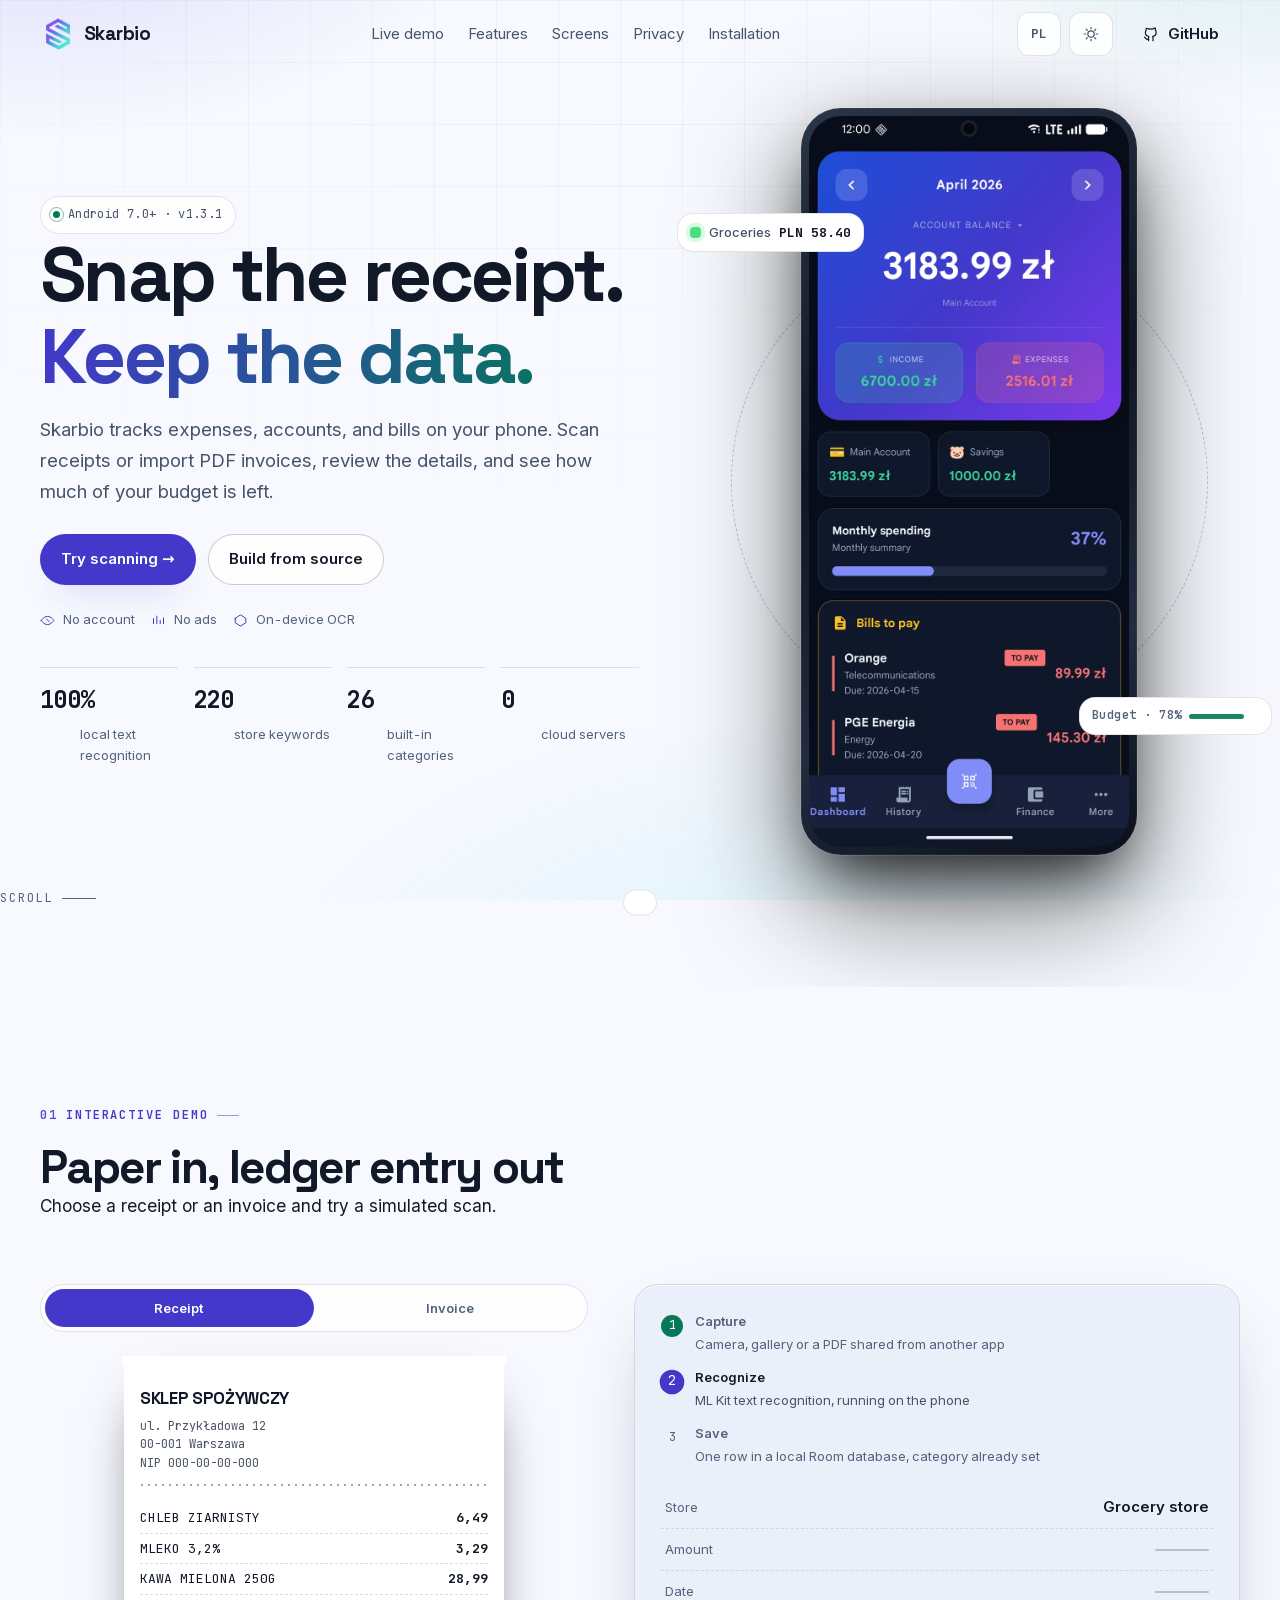
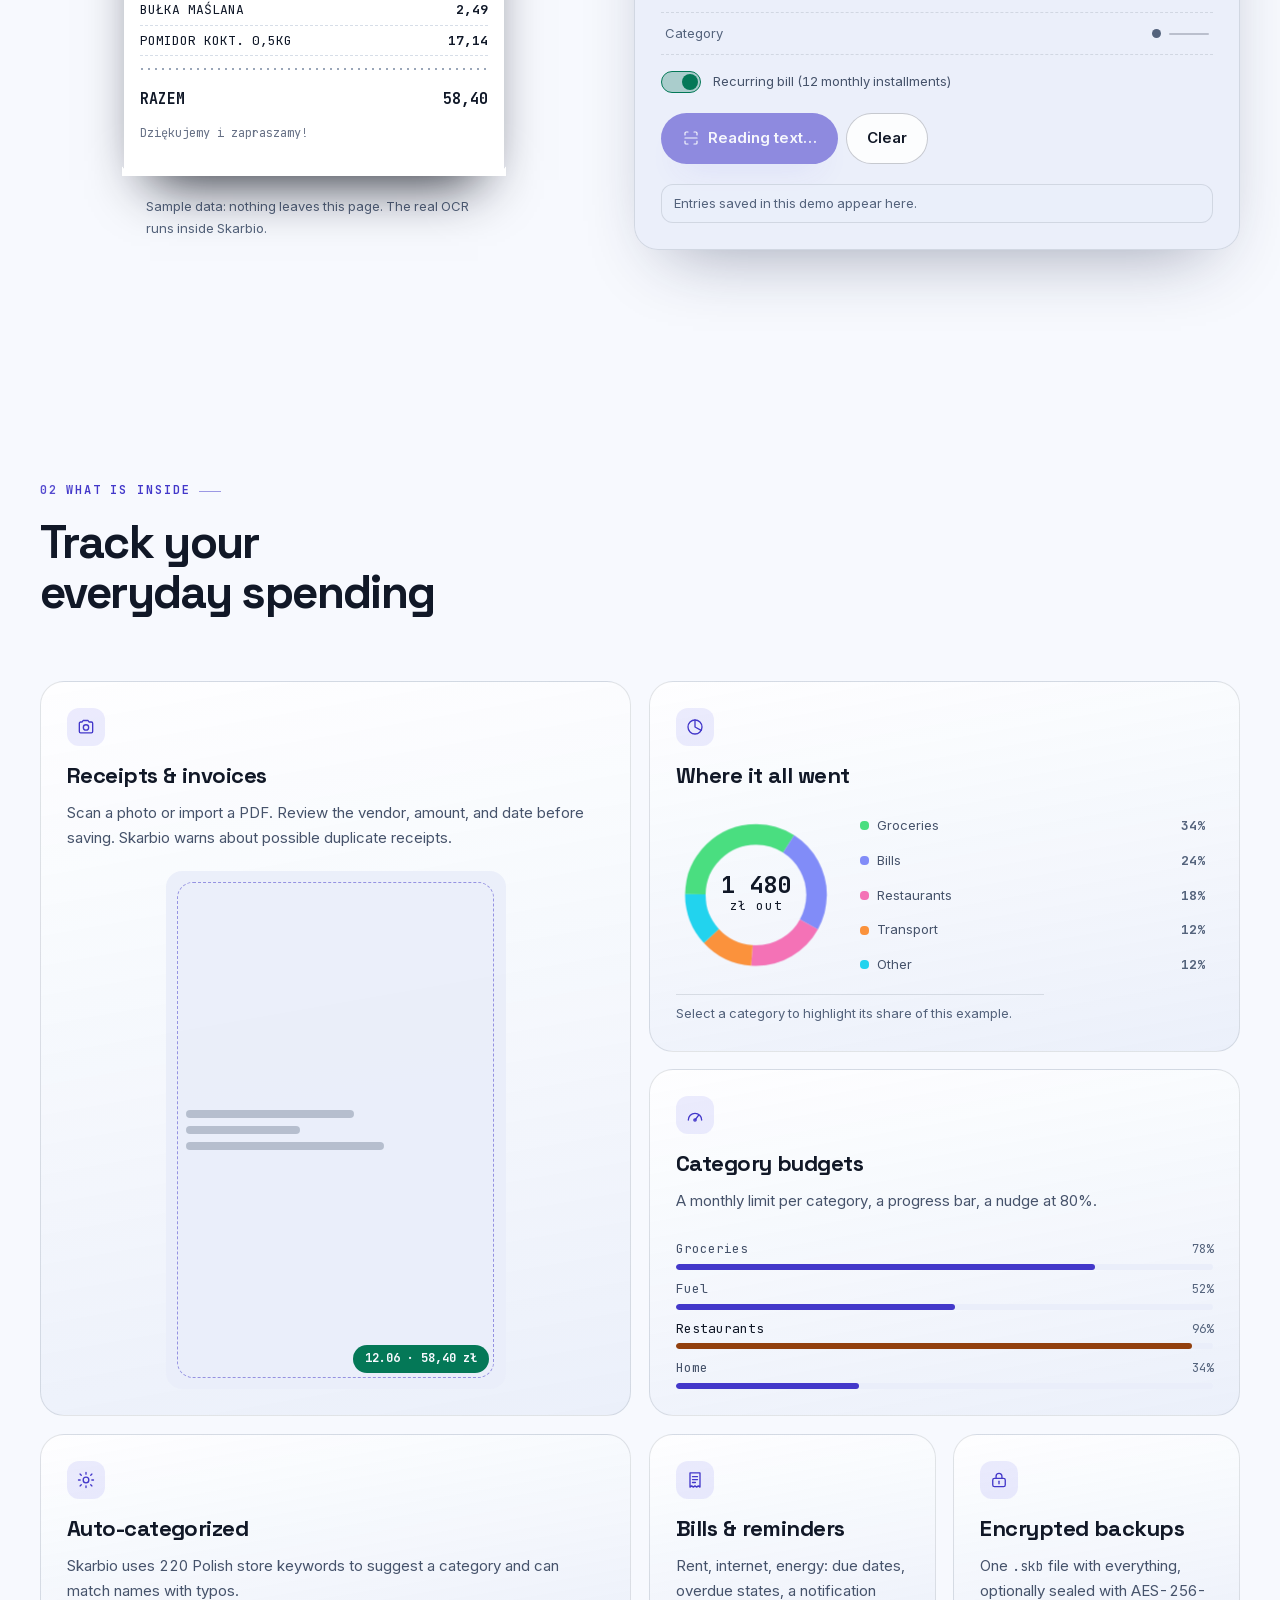
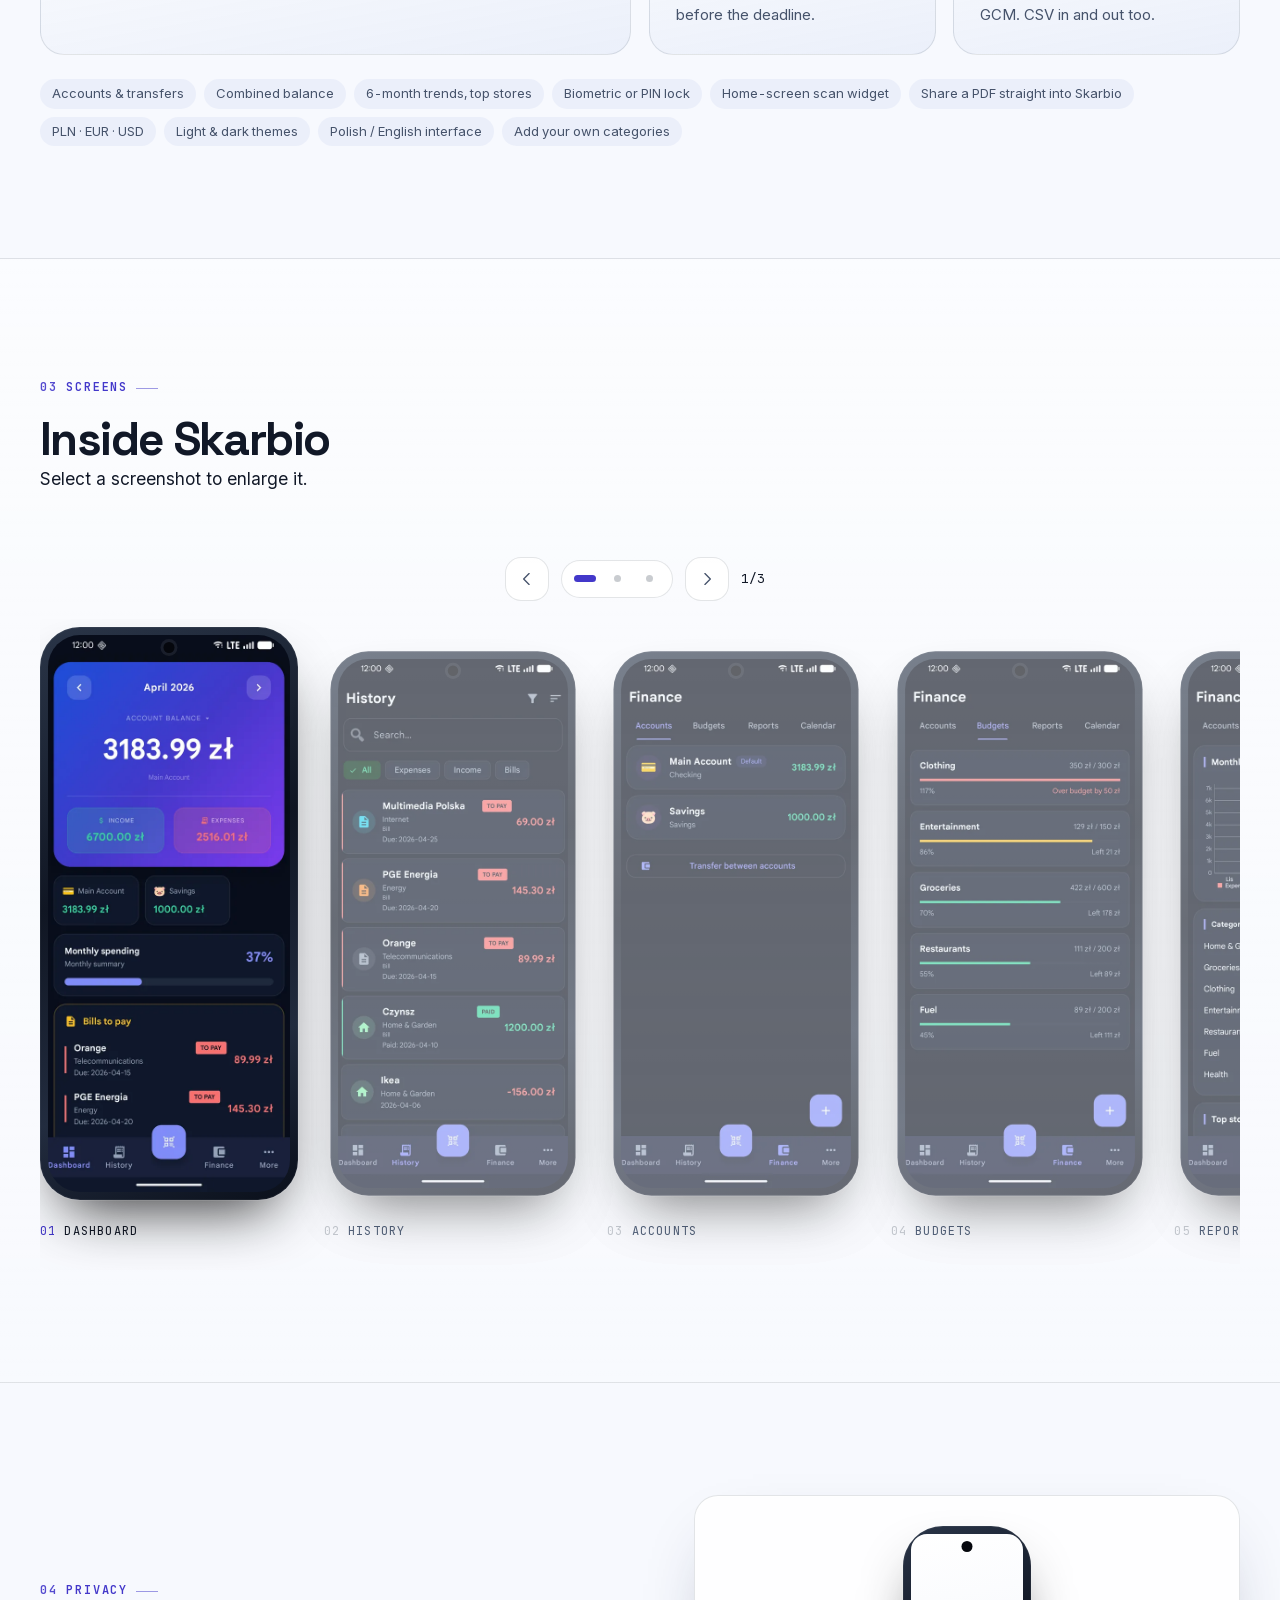
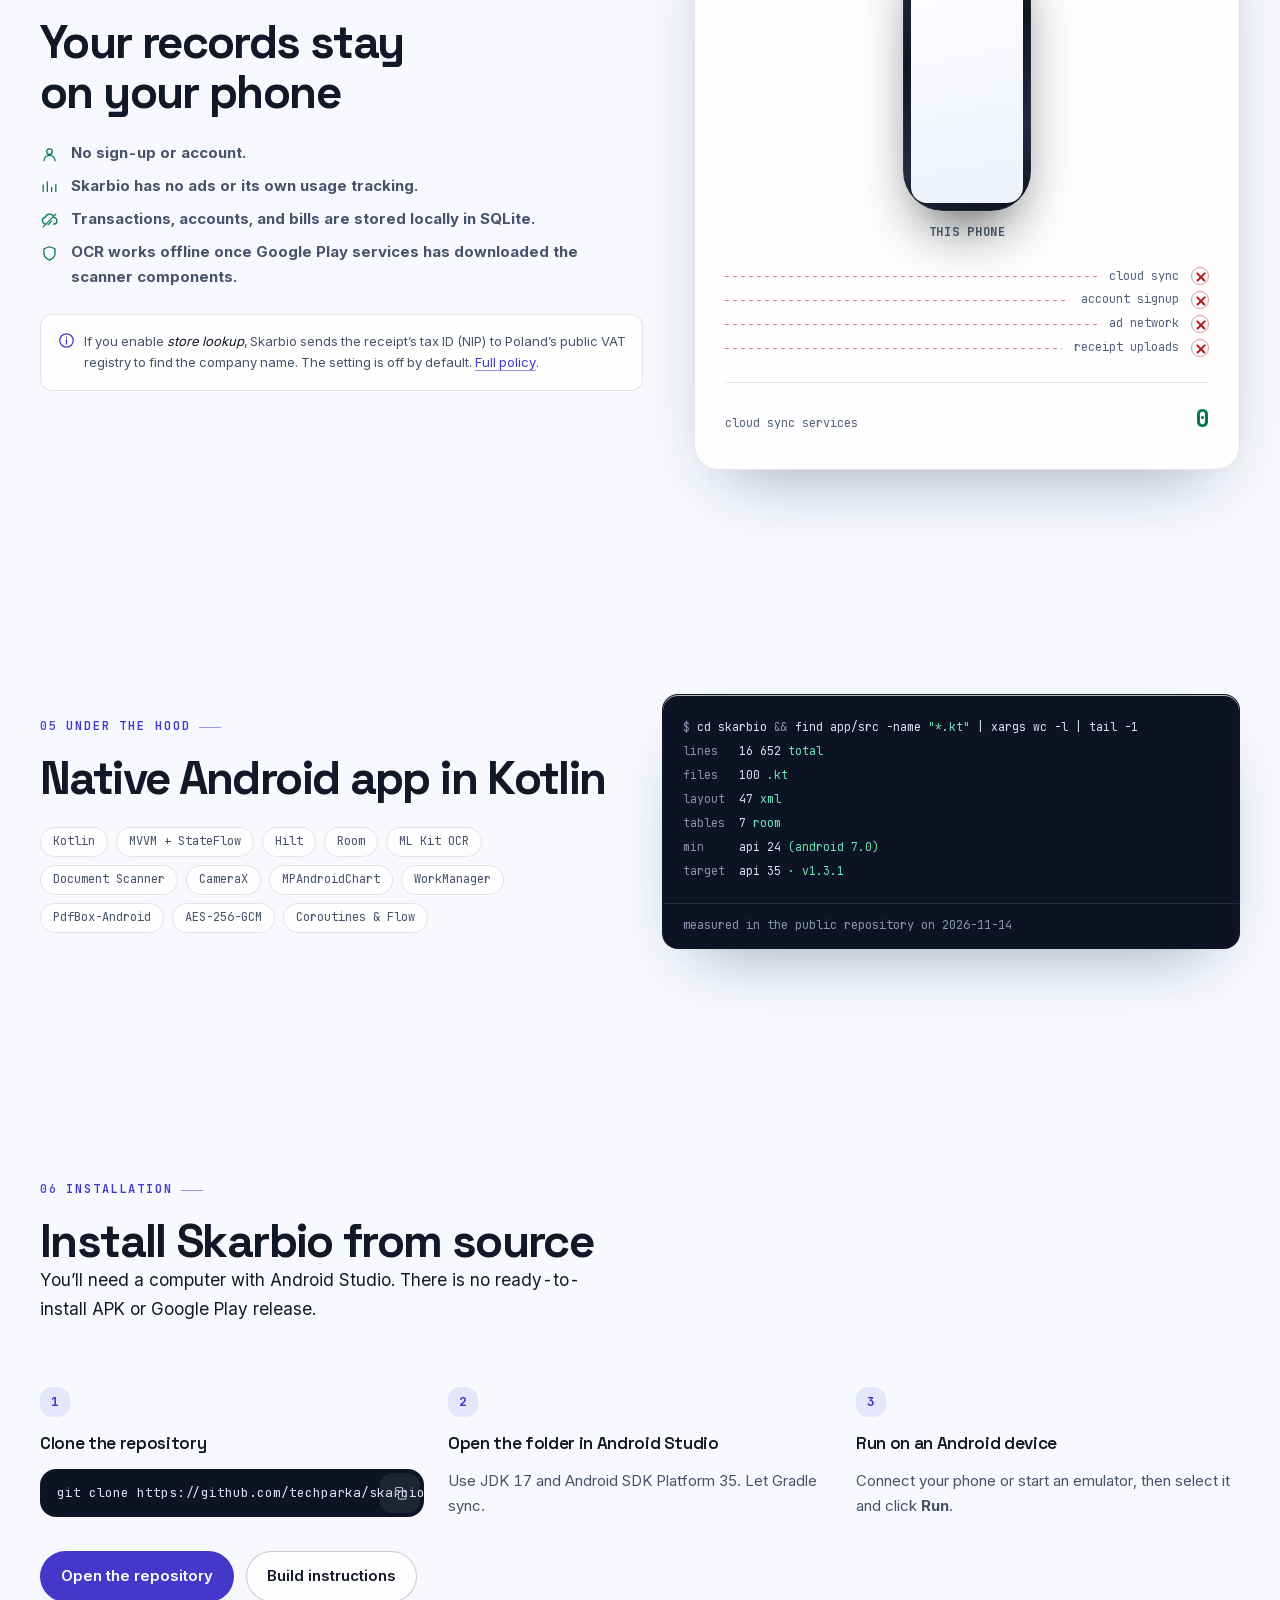
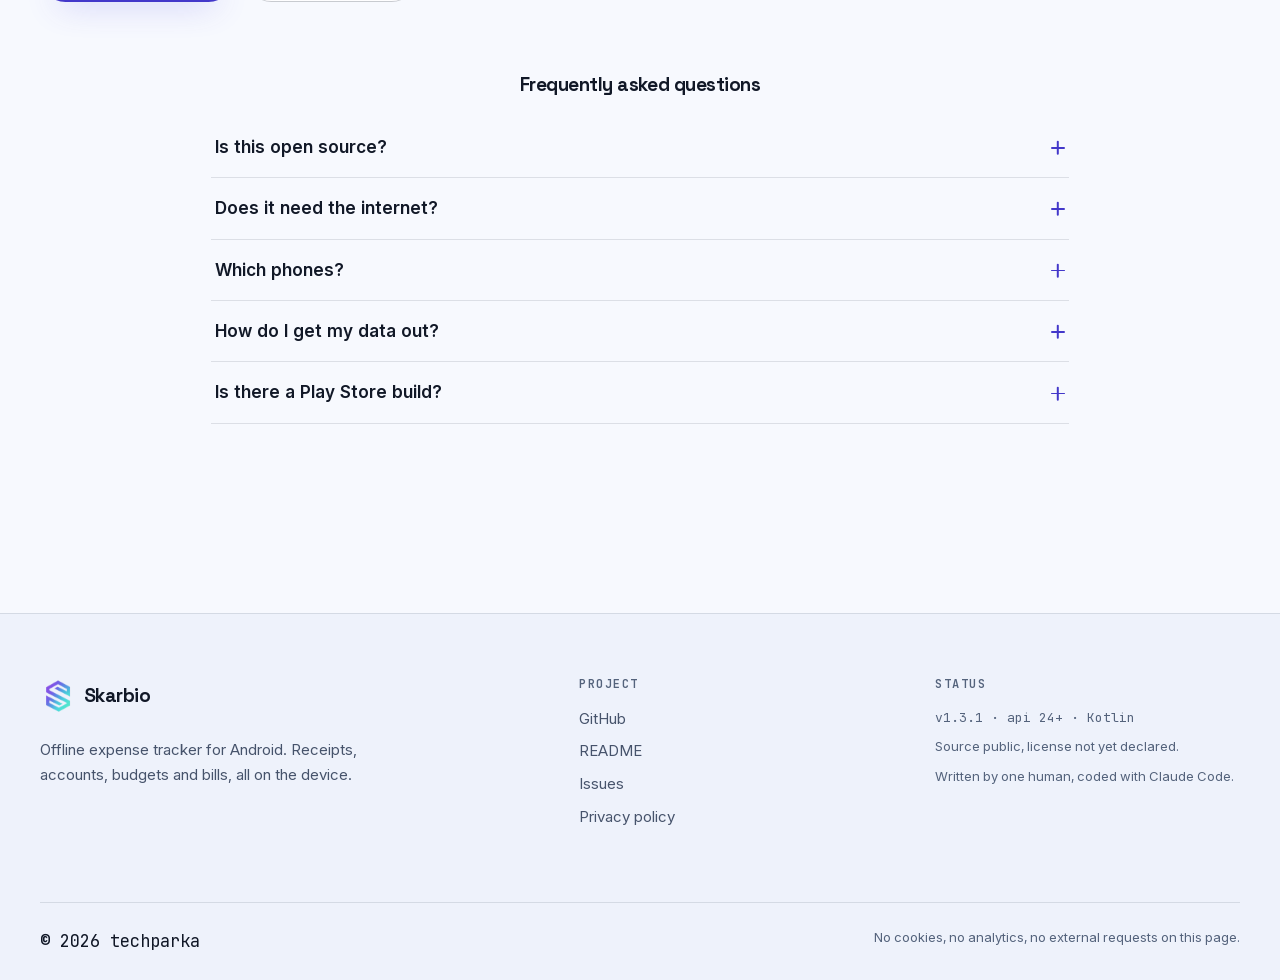
==== commit fec33e75: "Improve landing page demo, installation, and privacy copy" ====
--- a/docs/index.html
+++ b/docs/index.html
@@ -4,7 +4,7 @@
 <meta charset="utf-8" />
 <meta name="viewport" content="width=device-width, initial-scale=1" />
 <title>Skarbio: offline expense tracker for Android</title>
-<meta name="description" content="Skarbio scans receipts and invoices with on-device OCR, tracks accounts, budgets and bills. No account, no cloud, no analytics. Everything stays in your phone." />
+<meta name="description" content="Skarbio scans receipts and invoices with on-device OCR, tracks accounts, budgets and bills. No account or cloud sync. Your expense records stay on your phone." />
 <link rel="canonical" href="https://techparka.github.io/skarbio/" />
 <link rel="icon" href="assets/favicon.png" sizes="48x48" />
 <link rel="apple-touch-icon" href="assets/logo-192.png" />
@@ -14,7 +14,7 @@
 <meta property="og:type" content="website" />
 <meta property="og:site_name" content="Skarbio" />
 <meta property="og:title" content="Skarbio: snap the receipt, keep the data" />
-<meta property="og:description" content="Android expense tracker with on-device OCR. No account, no cloud, no analytics." />
+<meta property="og:description" content="Android expense tracker with on-device OCR. No account or cloud sync." />
 <meta property="og:url" content="https://techparka.github.io/skarbio/" />
 <meta property="og:image" content="https://techparka.github.io/skarbio/assets/og-cover.png" />
 <meta property="og:image:width" content="1200" />
@@ -27,7 +27,7 @@
 <link rel="stylesheet" href="styles.css" />
 
 <script>
-  /* Ustaw motyw i język przed pierwszym malowaniem, żeby nie było błysku. */
+  /* Ustaw motyw przed pierwszym malowaniem, żeby nie było błysku. */
   (function () {
     var d = document.documentElement;
     d.classList.add('js');
@@ -36,7 +36,6 @@
       if (!t) t = window.matchMedia('(prefers-color-scheme: light)').matches ? 'light' : 'dark';
       d.setAttribute('data-theme', t);
     } catch (e) { /* prywatny tryb — zostaw domyślny */ }
-    d.classList.add('js');
   })();
 </script>
 
@@ -56,7 +55,7 @@
   "featureList": [
     "On-device OCR for receipts and invoices",
     "Automatic categorization from 220 store keywords",
-    "Monthly budgets with 80% and 100% alerts",
+    "Monthly budget alerts from 80% of the limit",
     "Recurring bills with local notifications",
     "Encrypted AES-256-GCM backups and CSV export"
   ]
@@ -84,7 +83,7 @@
       <a href="#features" data-i18n="nav.features">Features</a>
       <a href="#screens" data-i18n="nav.screens">Screens</a>
       <a href="#privacy" data-i18n="nav.privacy">Privacy</a>
-      <a href="#get" data-i18n="nav.get">Get it</a>
+      <a href="#get" data-i18n="nav.get">Installation</a>
     </nav>
 
     <div class="nav__tools">
@@ -115,41 +114,38 @@
       <div class="hero__copy">
         <p class="badge reveal">
           <span class="badge__dot" aria-hidden="true"></span>
-          <span data-i18n="hero.badge">Android 7.0+ · v1.3.1 · no account</span>
+          <span data-i18n="hero.badge">Android 7.0+ · v1.3.1</span>
         </p>
         <h1 class="reveal" style="--d:.05s">
           <span data-i18n="hero.h1a">Snap the receipt.</span>
           <em data-i18n="hero.h1b">Keep the data.</em>
         </h1>
         <p class="lead reveal" style="--d:.1s" data-i18n="hero.lead">
-          Skarbio reads receipts and PDF invoices with on-device OCR, picks the category and keeps budgets honest. No cloud, no login, no internet required.
+          Skarbio tracks expenses, accounts, and bills on your phone. Scan receipts or import PDF invoices, review the details, and see how much of your budget is left.
         </p>
 
         <div class="cta reveal" style="--d:.15s">
-          <a class="btn btn--primary" href="https://github.com/techparka/skarbio" rel="noopener" data-glow>
-            <svg class="i" viewBox="0 0 24 24" aria-hidden="true"><path d="M9 19c-4 1.2-4-2.3-5.7-2.8M14.7 21v-3.6c0-1 .1-1.5-.6-2.2 2.5-.3 4.8-1.4 4.8-5.3a4.4 4.4 0 0 0-1.1-2.9 4.1 4.1 0 0 0-.1-2.9s-1.1-.3-3.6 1.4a9.6 9.6 0 0 0-4.9 0C6.8 4.1 5.7 4.4 5.7 4.4a4.1 4.1 0 0 0-.1 2.9A4.4 4.4 0 0 0 4.5 10c0 3.9 2.3 5 4.8 5.3-.5.5-.6 1.1-.6 2.1V21" /></svg>
-            <span data-i18n="hero.cta1">Source on GitHub</span>
-          </a>
-          <a class="btn btn--ghost" href="#demo" data-i18n="hero.cta2">See it scan →</a>
+          <a class="btn btn--primary" href="#demo" data-glow data-i18n="hero.cta1">Try scanning →</a>
+          <a class="btn btn--ghost" href="#get" data-i18n="hero.cta2">Build from source</a>
         </div>
 
         <ul class="chips reveal" style="--d:.2s">
           <li><svg class="i" viewBox="0 0 24 24" aria-hidden="true"><path d="M2 12s3.6-6.5 10-6.5S22 12 22 12s-3.6 6.5-10 6.5S2 12 2 12Z" /><path d="M10.6 9.6 15 14.4" /></svg><span data-i18n="hero.chip1">No account</span></li>
-          <li><svg class="i" viewBox="0 0 24 24" aria-hidden="true"><path d="M4 17V9M9.3 17V5M14.7 17v-5M20 17V8" /></svg><span data-i18n="hero.chip2">No ads, no analytics</span></li>
-          <li><svg class="i" viewBox="0 0 24 24" aria-hidden="true"><path d="M3.5 8.5 12 3l8.5 5.5v7L12 21l-8.5-5.5v-7Z" /></svg><span data-i18n="hero.chip3">Works in airplane mode</span></li>
+          <li><svg class="i" viewBox="0 0 24 24" aria-hidden="true"><path d="M4 17V9M9.3 17V5M14.7 17v-5M20 17V8" /></svg><span data-i18n="hero.chip2">No ads</span></li>
+          <li><svg class="i" viewBox="0 0 24 24" aria-hidden="true"><path d="M3.5 8.5 12 3l8.5 5.5v7L12 21l-8.5-5.5v-7Z" /></svg><span data-i18n="hero.chip3">On-device OCR</span></li>
         </ul>
 
         <dl class="stats reveal" style="--d:.25s">
           <div>
-            <dt><span data-count="100">0</span>%</dt>
-            <dd data-i18n="hero.stat1">on-device</dd>
+            <dt><span data-count="100">100</span>%</dt>
+            <dd data-i18n="hero.stat1">local text recognition</dd>
           </div>
           <div>
-            <dt data-count="220">0</dt>
+            <dt data-count="220">220</dt>
             <dd data-i18n="hero.stat2">store keywords</dd>
           </div>
           <div>
-            <dt data-count="26">0</dt>
+            <dt data-count="26">26</dt>
             <dd data-i18n="hero.stat3">built-in categories</dd>
           </div>
           <div>
@@ -165,16 +161,16 @@
           <div class="device__body">
             <span class="device__camera" aria-hidden="true"></span>
             <img class="device__screen" src="screenshots/dashboard-hero.webp" width="780" height="1733"
-                 alt="Skarbio dashboard: monthly balance, spending pie chart and account cards" />
+                 data-i18n-alt="hero.alt" alt="Skarbio dashboard with account balances, monthly spending, and upcoming bills" />
           </div>
         </div>
         <div class="pop pop--cat" aria-hidden="true">
           <span class="pop__dot" style="--c:#4ADE80"></span>
-          <span class="pop__txt">Zakupy</span>
-          <b class="mono">48,40 zł</b>
+          <span class="pop__txt" data-i18n="hero.pop.category">Groceries</span>
+          <b class="mono" data-i18n="hero.pop.amount">PLN 58.40</b>
         </div>
         <div class="pop pop--budget" aria-hidden="true">
-          <span class="pop__label mono">BUDŻET · 78%</span>
+          <span class="pop__label mono" data-i18n="hero.pop.budget">Budget · 78%</span>
           <span class="pop__bar"><i style="--w:78%"></i></span>
         </div>
       </div>
@@ -188,7 +184,7 @@
       <header class="section__head reveal">
         <p class="eyebrow" data-i18n="demo.eyebrow">Interactive demo</p>
         <h2 data-i18n="demo.h2">Paper in, ledger entry out</h2>
-        <p data-i18n="demo.lead">Press scan and watch the fields fill in. The browser only fakes the OCR part.</p>
+        <p data-i18n="demo.lead">Choose a receipt or an invoice and try a simulated scan.</p>
       </header>
 
       <div class="demo__grid">
@@ -249,7 +245,7 @@
             </li>
             <li class="step" data-step="ocr">
               <span class="step__n mono">2</span>
-              <span class="step__txt"><b data-i18n="demo.s2t">Recognise</b><i data-i18n="demo.s2d">ML Kit text recognition, running on the phone</i></span>
+              <span class="step__txt"><b data-i18n="demo.s2t">Recognize</b><i data-i18n="demo.s2d">ML Kit text recognition, running on the phone</i></span>
             </li>
             <li class="step" data-step="save">
               <span class="step__n mono">3</span>
@@ -299,15 +295,14 @@
     <div class="wrap">
       <header class="section__head reveal">
         <p class="eyebrow" data-i18n="feat.eyebrow">What is inside</p>
-        <h2 data-i18n="feat.h2">A budget app, not a fintech platform</h2>
-        <p data-i18n="feat.lead">Everything runs locally. Nothing asks for your email.</p>
+        <h2 data-i18n="feat.h2">Track your everyday spending</h2>
       </header>
 
       <div class="bento">
         <article class="card card--wide reveal">
           <div class="card__icon"><svg class="i" viewBox="0 0 24 24" aria-hidden="true"><path d="M4 7.5A1.5 1.5 0 0 1 5.5 6h1.9l1.1-1.8h6L15.6 6h2.9A1.5 1.5 0 0 1 20 7.5v10A1.5 1.5 0 0 1 18.5 19h-13A1.5 1.5 0 0 1 4 17.5v-10Z" /><circle cx="12" cy="12.5" r="3.2" /></svg></div>
           <h3 data-i18n="feat.1t">Receipts &amp; invoices</h3>
-          <p data-i18n="feat.1d">Photo, gallery or a shared PDF. On-device OCR pulls out the vendor, amount and date, then warns you about a second copy.</p>
+          <p data-i18n="feat.1d">Scan a photo or import a PDF. Review the vendor, amount, and date before saving. Skarbio warns about possible duplicate receipts.</p>
           <div class="card__art ui ui--scan" aria-hidden="true">
             <span class="ui__frame"></span>
             <span class="ui__line" style="--w:56%"></span>
@@ -320,12 +315,12 @@
         <article class="card reveal" style="--d:.05s">
           <div class="card__icon"><svg class="i" viewBox="0 0 24 24" aria-hidden="true"><path d="M12 3v2M12 19v2M4.9 4.9l1.4 1.4M17.7 17.7l1.4 1.4M3 12h2M19 12h2M4.9 19.1l1.4-1.4M17.7 6.3l1.4-1.4" /><circle cx="12" cy="12" r="3.4" /></svg></div>
           <h3 data-i18n="feat.2t">Auto-categorized</h3>
-          <p data-i18n="feat.2d">220 store keywords and fuzzy matching, so “Biedronka” with a typo still lands in Groceries.</p>
+          <p data-i18n="feat.2d">Skarbio uses 220 Polish store keywords to suggest a category and can match names with typos.</p>
         </article>
 
         <article class="card card--tall reveal" style="--d:.1s">
           <div class="card__icon"><svg class="i" viewBox="0 0 24 24" aria-hidden="true"><path d="M4 18a8 8 0 0 1 16 0" /><path d="M12 18l4.2-5.6" /><circle cx="12" cy="18" r="1.4" /></svg></div>
-          <h3 data-i18n="feat.3t">Budgets that nag</h3>
+          <h3 data-i18n="feat.3t">Category budgets</h3>
           <p data-i18n="feat.3d">A monthly limit per category, a progress bar, a nudge at 80%.</p>
           <ul class="bars" aria-hidden="true">
             <li><span class="bars__k mono">Groceries</span><span class="bars__t"><i style="--w:78%" data-bar></i></span><span class="bars__v mono">78%</span></li>
@@ -365,7 +360,7 @@
               <li><button type="button" data-k="other"><i style="--c:#22D3EE"></i>Other <b class="mono">12%</b></button></li>
             </ul>
           </div>
-          <p class="card__foot" data-i18n="feat.5d">Tap a slice to isolate a category. On this page, hover the legend.</p>
+          <p class="card__foot" data-i18n="feat.5d">Select a category to highlight its share of this example.</p>
         </article>
 
         <article class="card reveal" style="--d:.1s">
@@ -395,8 +390,8 @@
     <div class="wrap">
       <header class="section__head reveal">
         <p class="eyebrow" data-i18n="sc.eyebrow">Screens</p>
-        <h2 data-i18n="sc.h2">Six screens you actually live in</h2>
-        <p data-i18n="sc.lead">Dark by default, light when you ask. Tap a phone to enlarge.</p>
+        <h2 data-i18n="sc.h2">Inside Skarbio</h2>
+        <p data-i18n="sc.lead">Select a screenshot to enlarge it.</p>
       </header>
     </div>
 
@@ -423,18 +418,17 @@
       <div class="privacy__copy">
         <header class="reveal">
           <p class="eyebrow" data-i18n="pr.eyebrow">Privacy</p>
-          <h2 data-i18n="pr.h2">There is no server to breach</h2>
-          <p class="lead" data-i18n="pr.lead">That is not a clause in a policy: the app simply has nowhere to send your data.</p>
+          <h2 data-i18n="pr.h2">Your records stay on your phone</h2>
         </header>
         <ul class="nots reveal" style="--d:.1s">
-          <li><svg class="i" viewBox="0 0 24 24" aria-hidden="true"><circle cx="12" cy="8.5" r="3.5" /><path d="M5 20a7 7 0 0 1 14 0" /></svg><b data-i18n="pr.1">No sign-up. It works the moment you install it.</b></li>
-          <li><svg class="i" viewBox="0 0 24 24" aria-hidden="true"><path d="M4 17V9M9.3 17V5M14.7 17v-5M20 17V8" /></svg><b data-i18n="pr.2">No analytics, no ad or crash SDKs. The build carries none of them.</b></li>
-          <li><svg class="i" viewBox="0 0 24 24" aria-hidden="true"><path d="M7 16.5A4.5 4.5 0 0 1 6.8 7.6 5.6 5.6 0 0 1 17.6 8.4 3.9 3.9 0 0 1 17 16.5" /><path d="M14.5 13 10 17.5" /><path d="M4 20 20 4" /></svg><b data-i18n="pr.3">No sync. Rows live in a Room (SQLite) database on the phone.</b></li>
-          <li><svg class="i" viewBox="0 0 24 24" aria-hidden="true"><path d="M12 3.5 19 6v5.5c0 4-2.9 7.4-7 8.9-4.1-1.5-7-4.9-7-8.9V6l7-2.5Z" /></svg><b data-i18n="pr.4">No connection needed for OCR, parsing, charts or backups.</b></li>
+          <li><svg class="i" viewBox="0 0 24 24" aria-hidden="true"><circle cx="12" cy="8.5" r="3.5" /><path d="M5 20a7 7 0 0 1 14 0" /></svg><b data-i18n="pr.1">No sign-up or account.</b></li>
+          <li><svg class="i" viewBox="0 0 24 24" aria-hidden="true"><path d="M4 17V9M9.3 17V5M14.7 17v-5M20 17V8" /></svg><b data-i18n="pr.2">Skarbio has no ads or its own usage tracking.</b></li>
+          <li><svg class="i" viewBox="0 0 24 24" aria-hidden="true"><path d="M7 16.5A4.5 4.5 0 0 1 6.8 7.6 5.6 5.6 0 0 1 17.6 8.4 3.9 3.9 0 0 1 17 16.5" /><path d="M14.5 13 10 17.5" /><path d="M4 20 20 4" /></svg><b data-i18n="pr.3">Transactions, accounts, and bills are stored locally in SQLite.</b></li>
+          <li><svg class="i" viewBox="0 0 24 24" aria-hidden="true"><path d="M12 3.5 19 6v5.5c0 4-2.9 7.4-7 8.9-4.1-1.5-7-4.9-7-8.9V6l7-2.5Z" /></svg><b data-i18n="pr.4">OCR works offline once Google Play services has downloaded the scanner components.</b></li>
         </ul>
         <p class="privacy__note reveal" style="--d:.15s">
           <svg class="i" viewBox="0 0 24 24" aria-hidden="true"><circle cx="12" cy="12" r="8.5" /><path d="M12 11v5.5M12 7.8v.6" /></svg>
-          <span data-i18n="pr.note">One optional call: with <i>store lookup</i> on, a receipt’s NIP goes to Poland’s public VAT registry for the company’s legal name. Off by default. <a href="privacy-policy.html">Full policy</a>.</span>
+          <span data-i18n="pr.note">If you enable <i>store lookup</i>, Skarbio sends the receipt’s tax ID (NIP) to Poland’s public VAT registry to find the company name. The setting is off by default. <a href="privacy-policy.html">Full policy</a>.</span>
         </p>
       </div>
 
@@ -444,12 +438,12 @@
           <b class="mono" data-i18n="pr.device">this phone</b>
         </div>
         <ul class="wires__list">
-          <li class="wire is-block" style="--i:0"><span class="wire__line"></span><span class="wire__tag mono">cloud sync</span><span class="wire__x"></span></li>
-          <li class="wire is-block" style="--i:1"><span class="wire__line"></span><span class="wire__tag mono">analytics</span><span class="wire__x"></span></li>
-          <li class="wire is-block" style="--i:2"><span class="wire__line"></span><span class="wire__tag mono">crash reports</span><span class="wire__x"></span></li>
-          <li class="wire is-block" style="--i:3"><span class="wire__line"></span><span class="wire__tag mono">advertising id</span><span class="wire__x"></span></li>
+          <li class="wire is-block" style="--i:0"><span class="wire__line"></span><span class="wire__tag mono" data-i18n="pr.wire.1">cloud sync</span><span class="wire__x"></span></li>
+          <li class="wire is-block" style="--i:1"><span class="wire__line"></span><span class="wire__tag mono" data-i18n="pr.wire.2">account signup</span><span class="wire__x"></span></li>
+          <li class="wire is-block" style="--i:2"><span class="wire__line"></span><span class="wire__tag mono" data-i18n="pr.wire.3">ad network</span><span class="wire__x"></span></li>
+          <li class="wire is-block" style="--i:3"><span class="wire__line"></span><span class="wire__tag mono" data-i18n="pr.wire.4">receipt uploads</span><span class="wire__x"></span></li>
         </ul>
-        <p class="wires__out mono"><span data-i18n="pr.out">bytes left the phone</span> <b>0</b></p>
+        <p class="wires__out mono"><span data-i18n="pr.out">cloud sync services</span> <b>0</b></p>
       </div>
     </div>
   </section>
@@ -459,8 +453,7 @@
     <div class="wrap stack__grid">
       <div class="stack__copy reveal">
         <p class="eyebrow" data-i18n="st.eyebrow">Under the hood</p>
-        <h2 data-i18n="st.h2">Native Kotlin. No runtime, no backend.</h2>
-        <p data-i18n="st.lead">One APK, XML layouts, a Room database and ML Kit. If you know Android, you can read it in an evening.</p>
+        <h2 data-i18n="st.h2">Native Android app in Kotlin</h2>
         <ul class="pills">
           <li>Kotlin</li><li>MVVM + StateFlow</li><li>Hilt</li><li>Room</li><li>ML Kit OCR</li><li>Document Scanner</li><li>CameraX</li><li>MPAndroidChart</li><li>WorkManager</li><li>PdfBox-Android</li><li>AES-256-GCM</li><li>Coroutines &amp; Flow</li>
         </ul>
@@ -482,9 +475,9 @@
   <section class="section get" id="get">
     <div class="wrap">
       <header class="section__head reveal">
-        <p class="eyebrow" data-i18n="get.eyebrow">Get Skarbio</p>
-        <h2 data-i18n="get.h2">Three steps to your own copy</h2>
-        <p data-i18n="get.lead">Your build, your device, your data. There is no release APK yet: the repository is the release channel.</p>
+        <p class="eyebrow" data-i18n="get.eyebrow">Installation</p>
+        <h2 data-i18n="get.h2">Install Skarbio from source</h2>
+        <p data-i18n="get.lead">You’ll need a computer with Android Studio. There is no ready-to-install APK or Google Play release.</p>
       </header>
 
       <ol class="steps3 reveal" style="--d:.05s">
@@ -496,34 +489,33 @@
         <li>
           <span class="steps3__n mono">2</span>
           <b data-i18n="get.2t">Open the folder in Android Studio</b>
-          <p data-i18n="get.2d">JDK 17, let Gradle sync once.</p>
+          <p data-i18n="get.2d">Use JDK 17 and Android SDK Platform 35. Let Gradle sync.</p>
         </li>
         <li>
           <span class="steps3__n mono">3</span>
-          <b data-i18n="get.3t">Build a debug APK and install</b>
-          <div class="code"><button class="code__copy" type="button" data-copy="./gradlew assembleDebug" aria-label="Copy command"><svg class="i" viewBox="0 0 24 24" aria-hidden="true"><rect x="9" y="9" width="11" height="11" rx="2" /><path d="M15 6.5V5a1.5 1.5 0 0 0-1.5-1.5h-7A1.5 1.5 0 0 0 5 5v7A1.5 1.5 0 0 0 6.5 13H8" /></svg></button><code>./gradlew assembleDebug</code></div>
-          <div class="code code--alt"><button class="code__copy" type="button" data-copy="adb install app/build/outputs/apk/debug/app-debug.apk" aria-label="Copy command"><svg class="i" viewBox="0 0 24 24" aria-hidden="true"><rect x="9" y="9" width="11" height="11" rx="2" /><path d="M15 6.5V5a1.5 1.5 0 0 0-1.5-1.5h-7A1.5 1.5 0 0 0 5 5v7A1.5 1.5 0 0 0 6.5 13H8" /></svg></button><code>adb install app/build/outputs/apk/debug/app-debug.apk</code></div>
+          <b data-i18n="get.3t">Run on an Android device</b>
+          <p data-i18n="get.3d">Connect your phone or start an emulator, then select it and click <strong>Run</strong>.</p>
         </li>
       </ol>
 
       <div class="get__cta reveal" style="--d:.1s">
         <a class="btn btn--primary" href="https://github.com/techparka/skarbio" rel="noopener" data-glow><span data-i18n="get.cta">Open the repository</span></a>
-        <a class="btn btn--ghost" href="https://github.com/techparka/skarbio#readme" rel="noopener" data-i18n="get.cta2">README &amp; build notes</a>
+        <a class="btn btn--ghost" href="https://github.com/techparka/skarbio#getting-started" rel="noopener" data-i18n="get.cta2">Build instructions</a>
       </div>
 
       <div class="faq" id="faq">
-        <h3 class="faq__title reveal" data-i18n="faq.h3">Questions people actually ask</h3>
+        <h3 class="faq__title reveal" data-i18n="faq.h3">Frequently asked questions</h3>
         <details class="qa reveal">
           <summary><span data-i18n="faq.1q">Is this open source?</span><i class="qa__mark" aria-hidden="true"></i></summary>
           <p data-i18n="faq.1a">The source is public and readable, but no license file has been published yet, so all rights are reserved for now. If you want to reuse code, open an issue and ask.</p>
         </details>
         <details class="qa reveal">
           <summary><span data-i18n="faq.2q">Does it need the internet?</span><i class="qa__mark" aria-hidden="true"></i></summary>
-          <p data-i18n="faq.2a">No. OCR, invoice parsing, charts, backups and reminders all run offline. The only network feature is an optional VAT-registry lookup that is switched off by default.</p>
+          <p data-i18n="faq.2a">OCR runs on your device. Google Play services may need an internet connection to download the OCR model and document scanner components before the first scan. The optional VAT lookup also needs a connection and is off by default.</p>
         </details>
         <details class="qa reveal">
           <summary><span data-i18n="faq.3q">Which phones?</span><i class="qa__mark" aria-hidden="true"></i></summary>
-          <p data-i18n="faq.3a">Android 7.0 (API 24) and newer, portrait phones first. A camera helps; you can also import pictures or PDFs from the gallery and other apps.</p>
+          <p data-i18n="faq.3a">Skarbio requires Android 7.0 (API 24) or later. ML Kit scanning requires Google Play services.</p>
         </details>
         <details class="qa reveal">
           <summary><span data-i18n="faq.4q">How do I get my data out?</span><i class="qa__mark" aria-hidden="true"></i></summary>
@@ -531,7 +523,7 @@
         </details>
         <details class="qa reveal">
           <summary><span data-i18n="faq.5q">Is there a Play Store build?</span><i class="qa__mark" aria-hidden="true"></i></summary>
-          <p data-i18n="faq.5a">Not published today. This repository is the only release channel, and the release signing config stays private.</p>
+          <p data-i18n="faq.5a">Skarbio is available as source code on GitHub. Follow the installation steps above to run it on your device.</p>
         </details>
       </div>
     </div>
--- a/docs/styles.css
+++ b/docs/styles.css
@@ -585,7 +585,6 @@
 .code code { display: block; max-width: 100%; padding: 12px 48px 12px 16px; overflow-x: auto; font-size: var(--t-sm); line-height: 1.7; color: #D9E3F5; white-space: nowrap; }
 .code .c { color: #8695B0; }
 .code .t { color: #6EE7B7; }
-.code--alt { margin-top: 8px; }
 .code__copy { position: absolute; top: 3px; right: 3px; display: grid; place-items: center; width: 40px; height: 40px; border: 0; border-radius: var(--r-sm); background: rgba(255, 255, 255, .07); color: #A8B6CE; cursor: pointer; transition: background var(--d-1), color var(--d-1); }
 .code__copy:hover { background: rgba(255, 255, 255, .16); color: #fff; }
 .code__copy.is-done { color: var(--ok); }
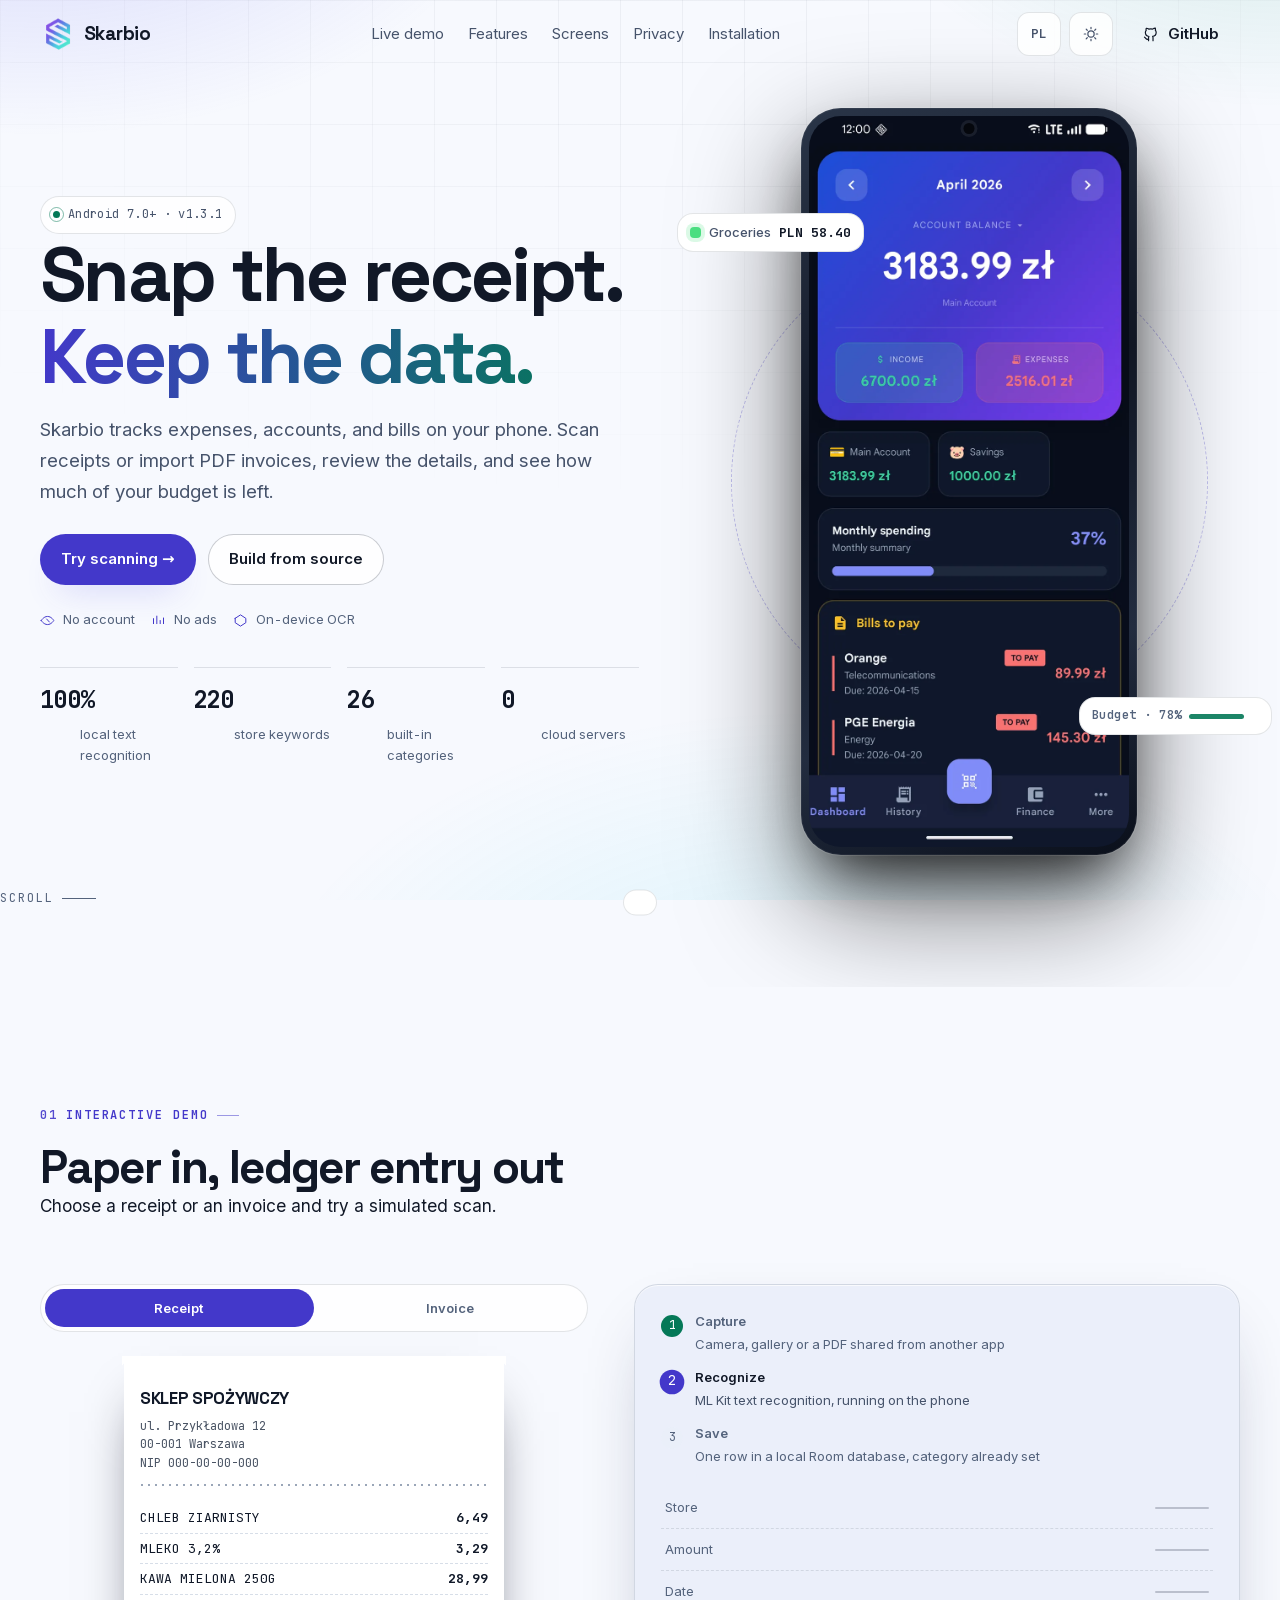
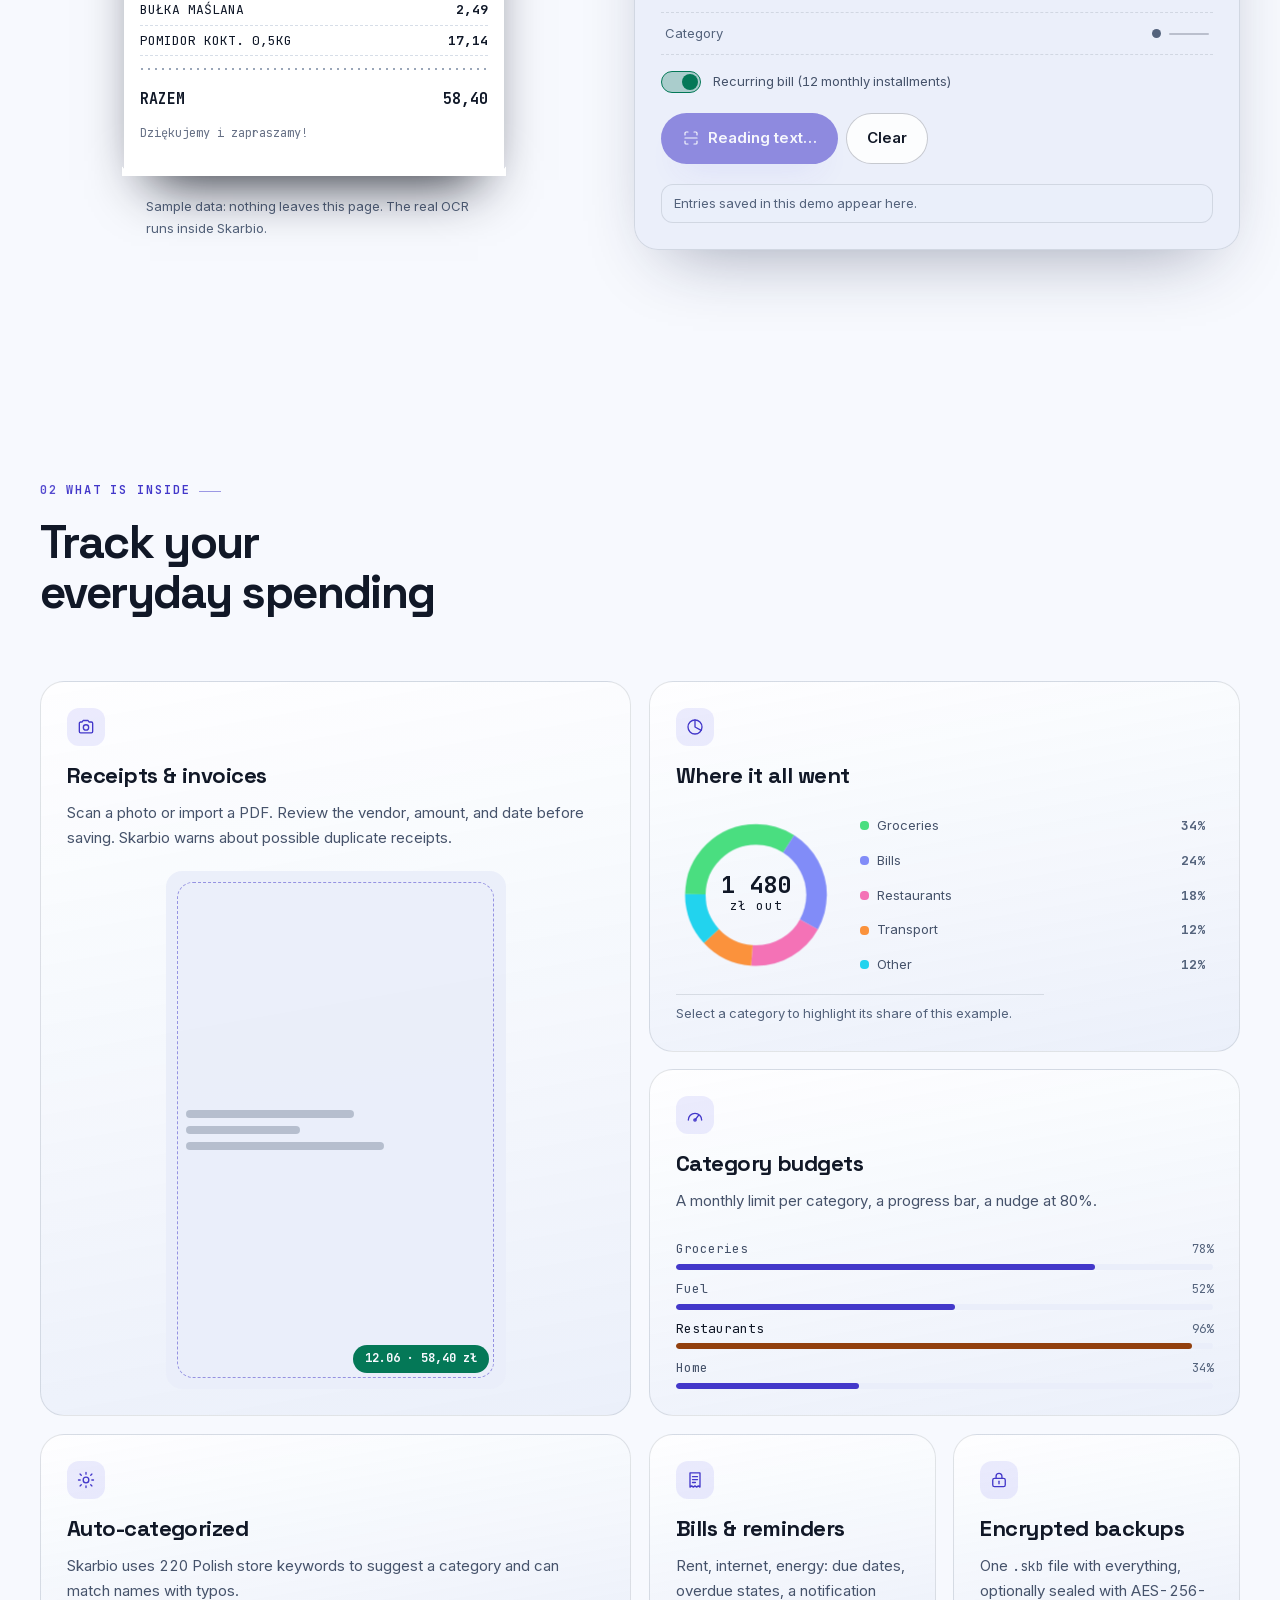
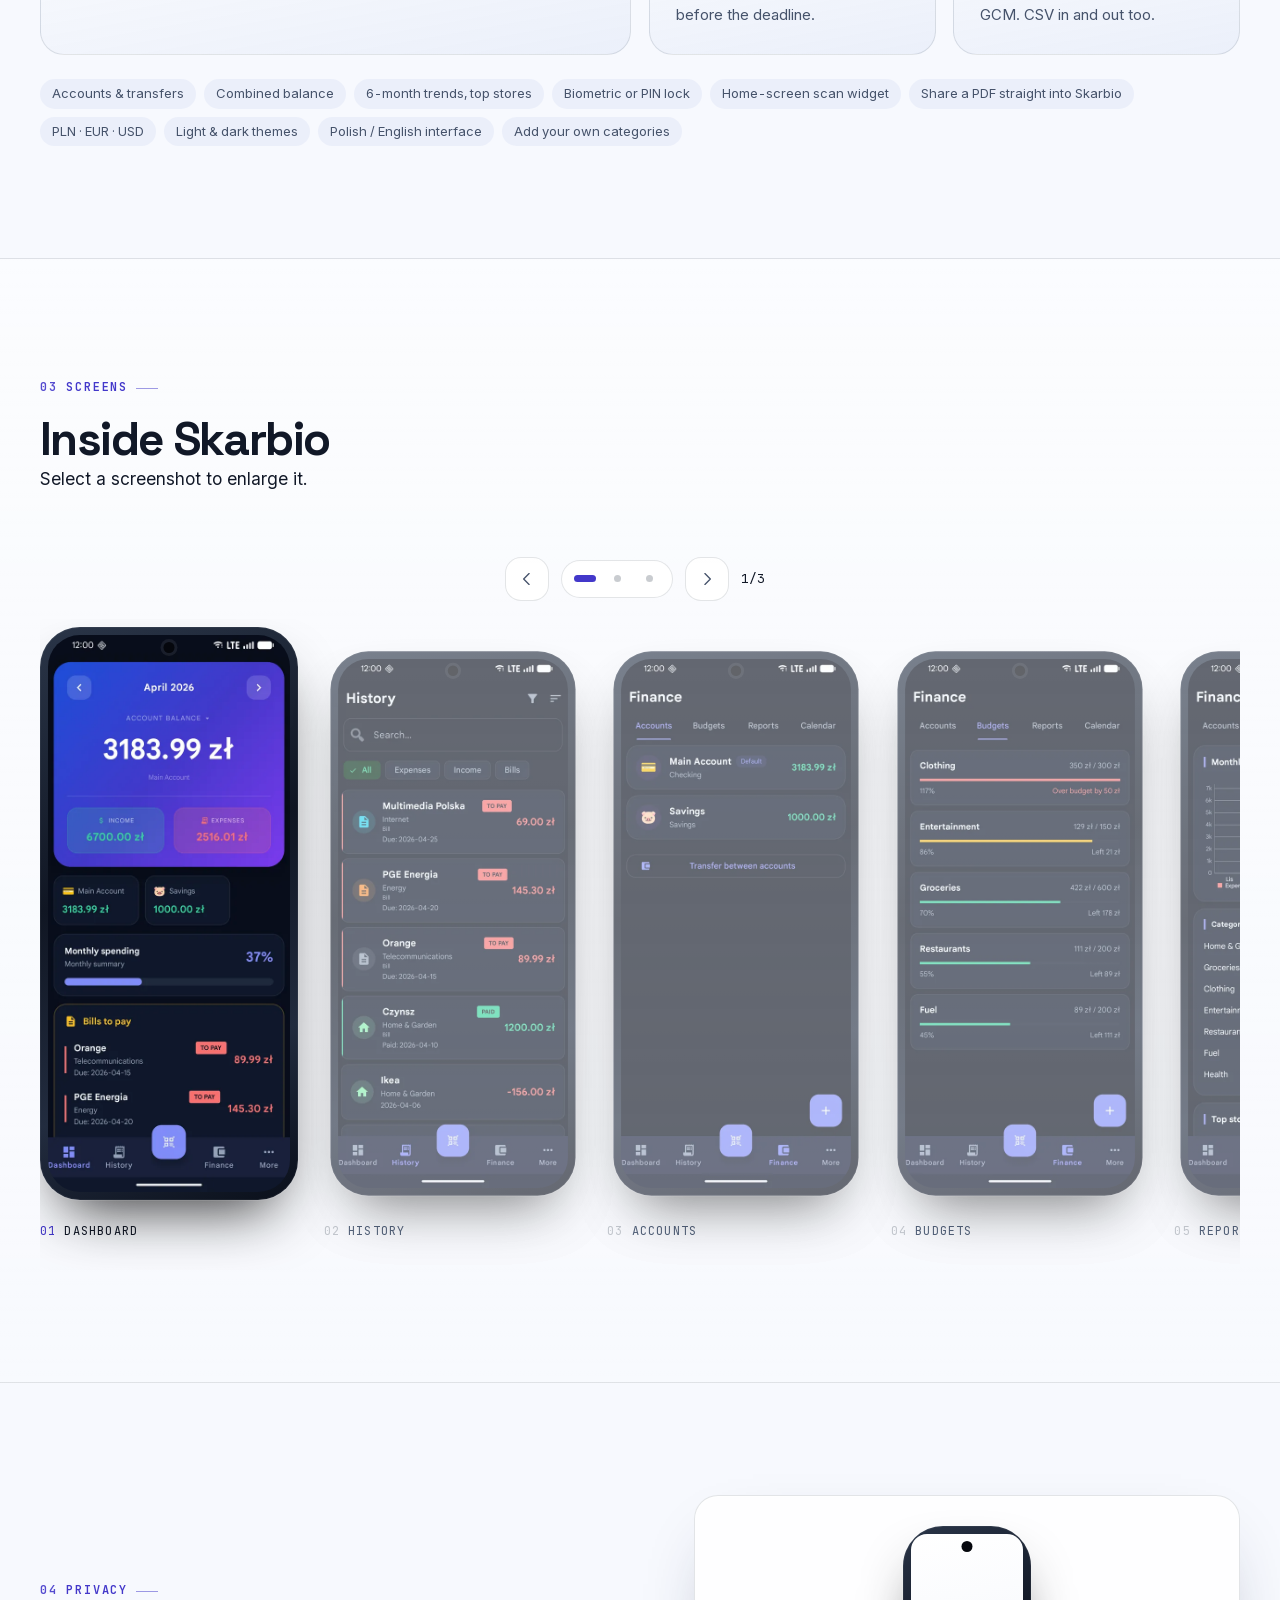
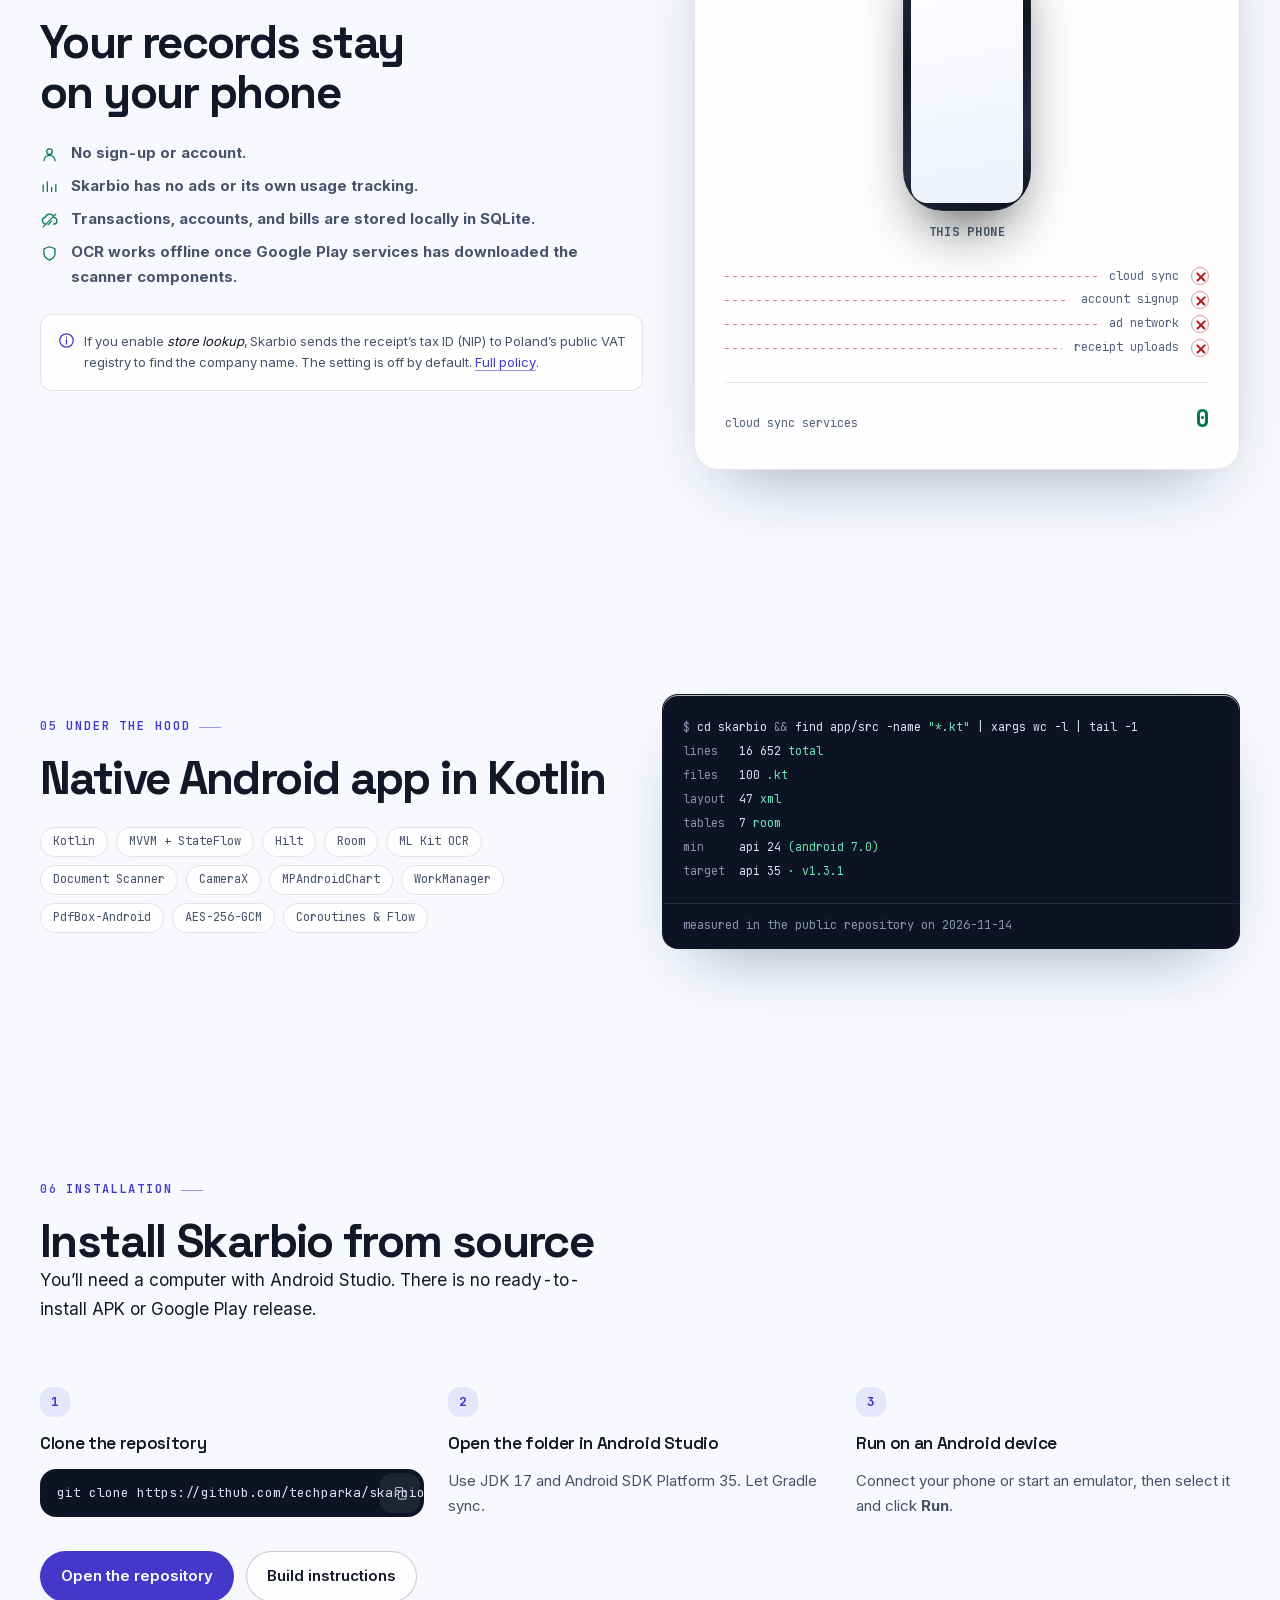
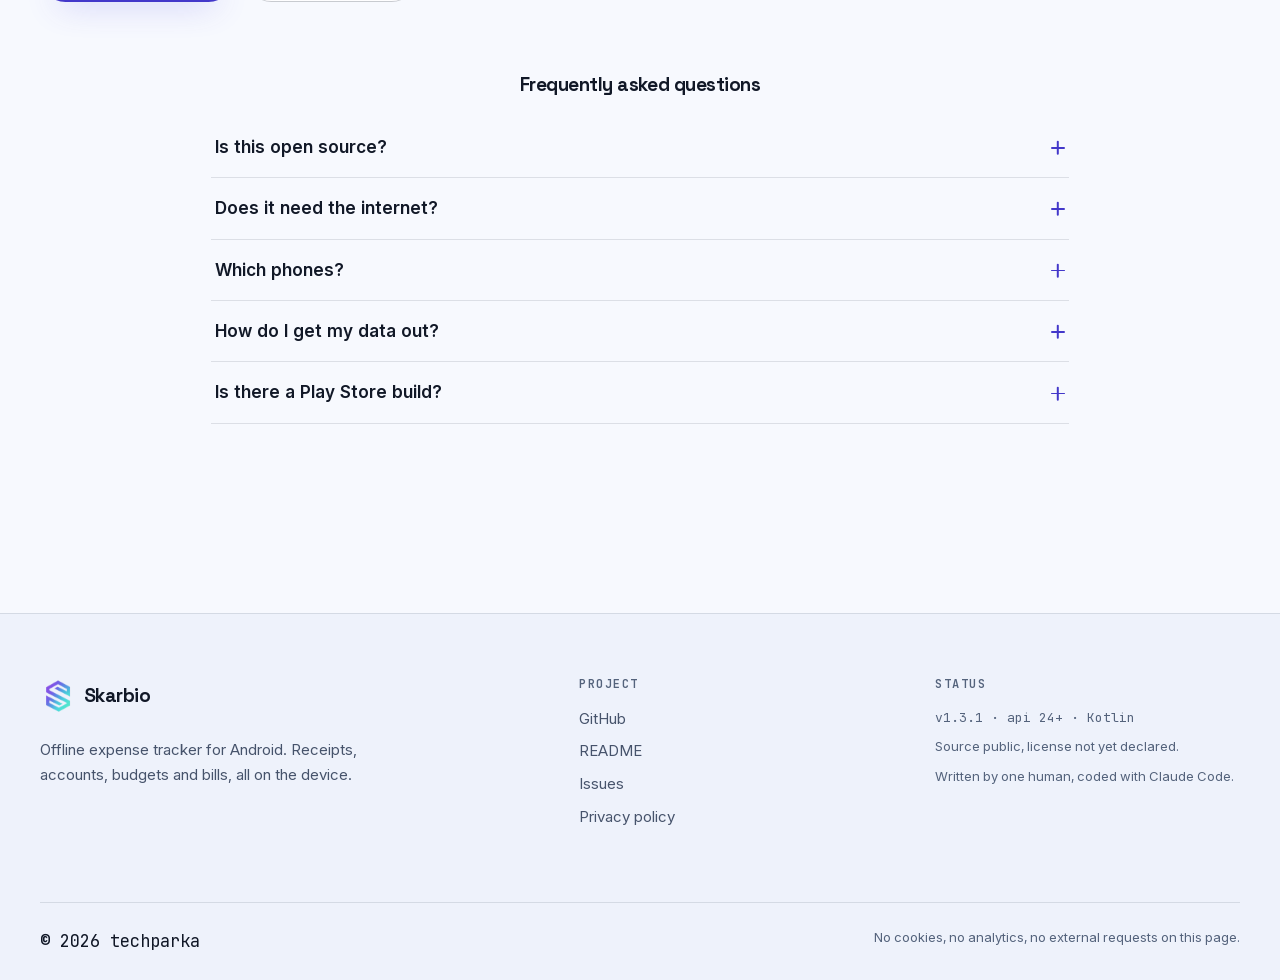
==== commit 728f9508: "Refresh cached landing page translations on deployment" ====
--- a/docs/index.html
+++ b/docs/index.html
@@ -568,6 +568,6 @@
 
 <div class="toast" id="toast" role="status" aria-live="polite"></div>
 
-<script src="app.js" defer></script>
+<script src="app.js?v=20261114-2" defer></script>
 </body>
 </html>
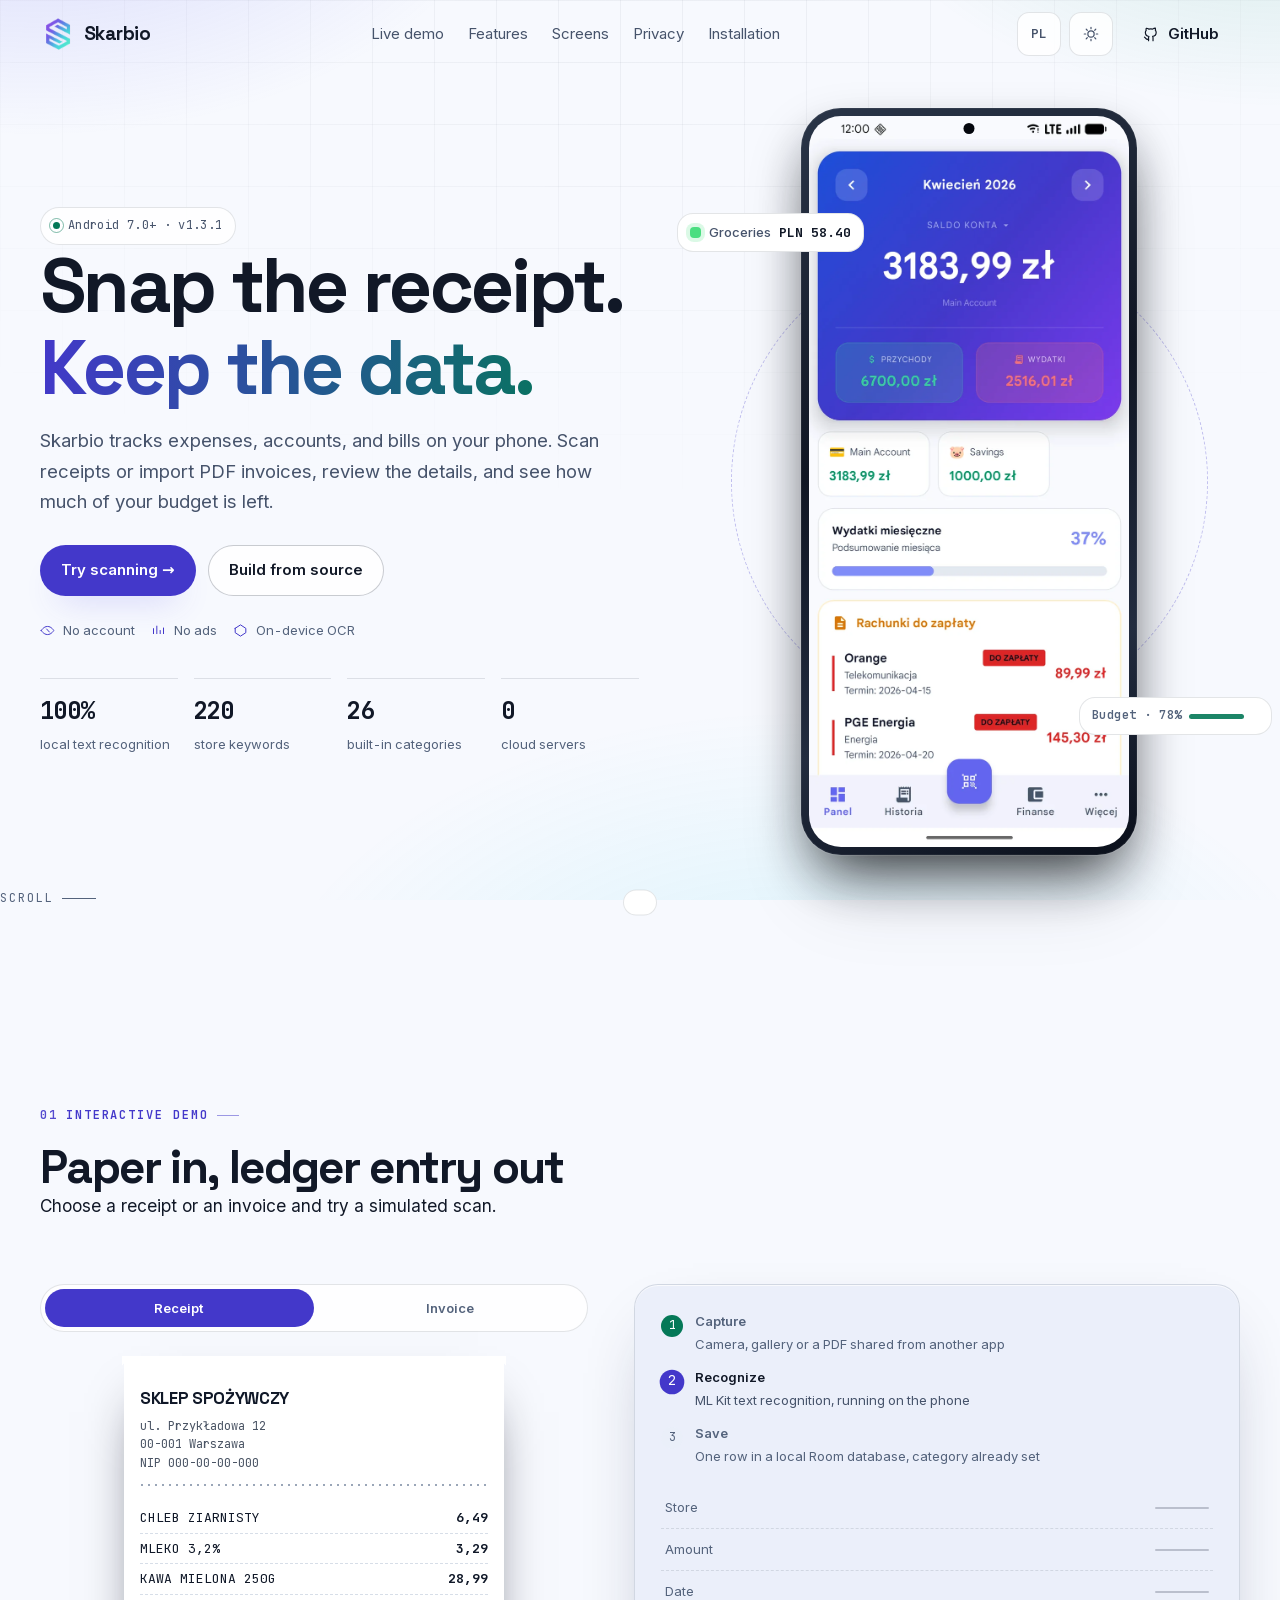
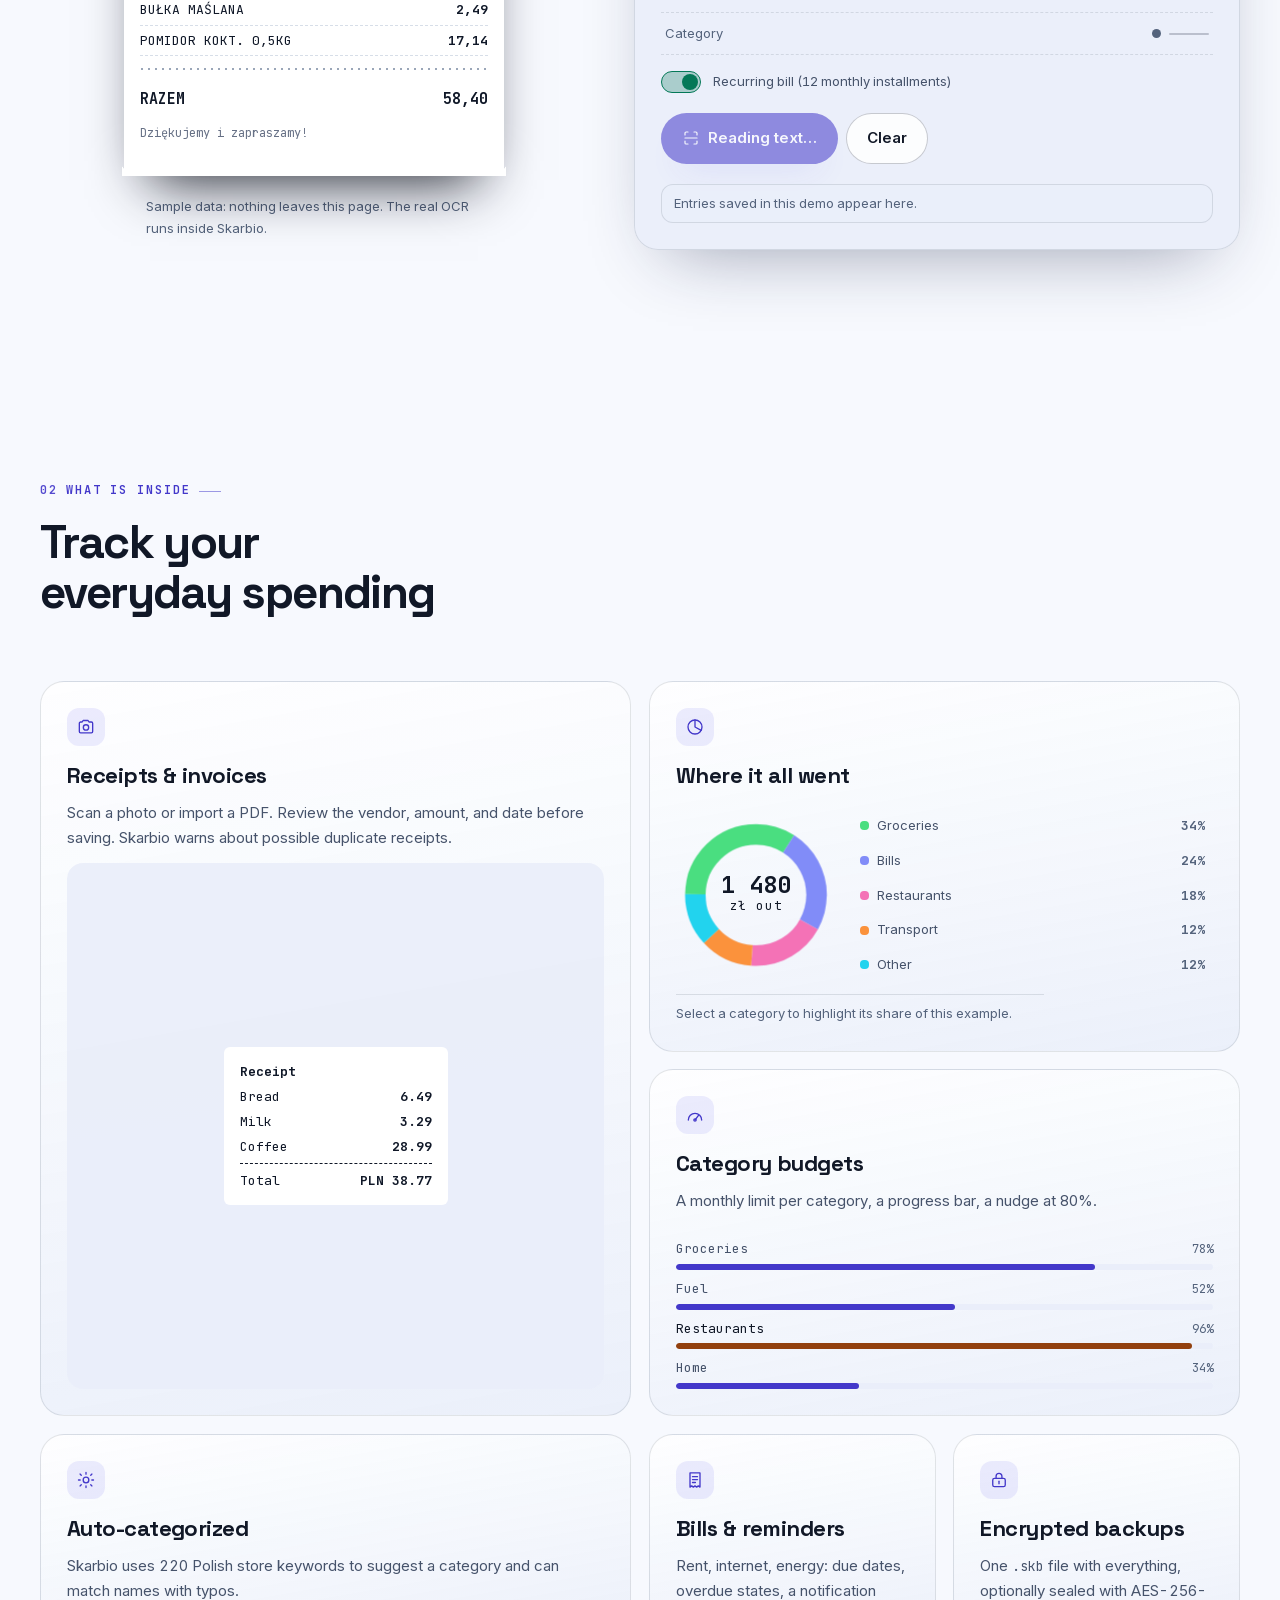
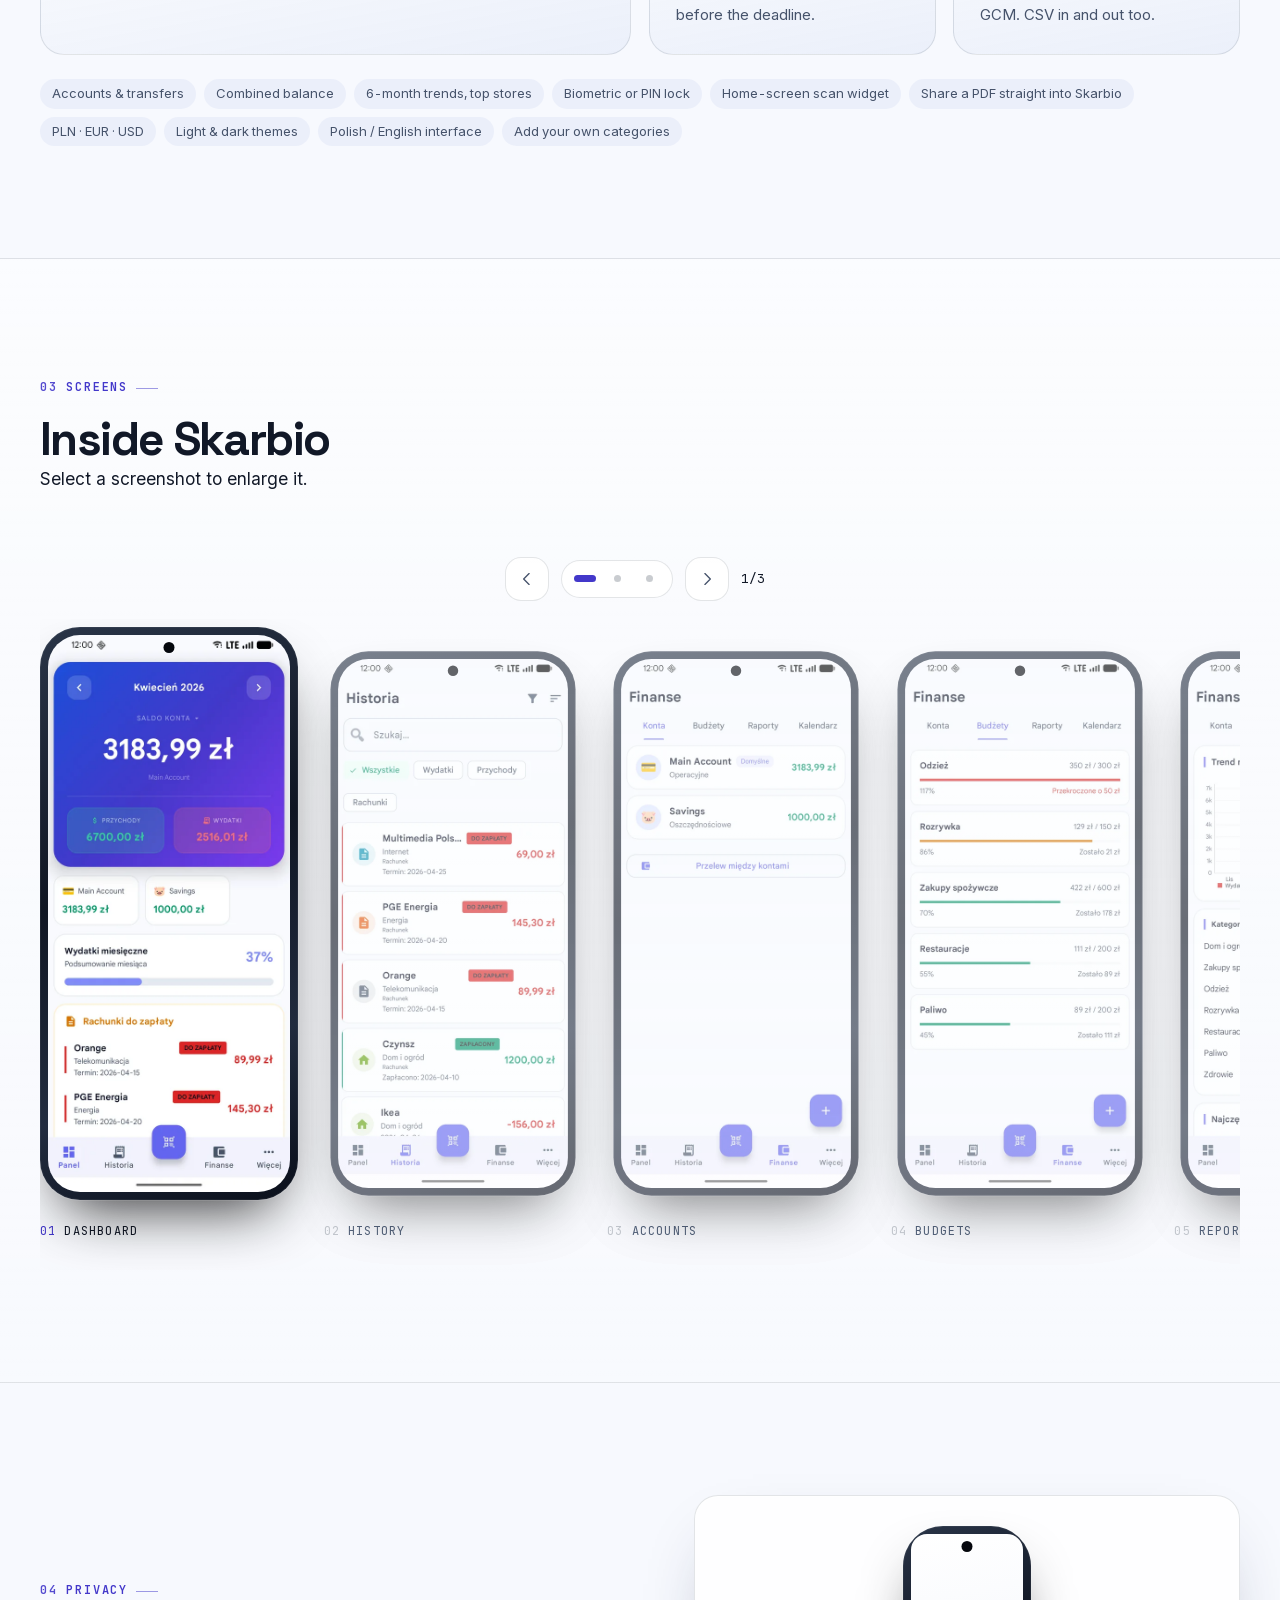
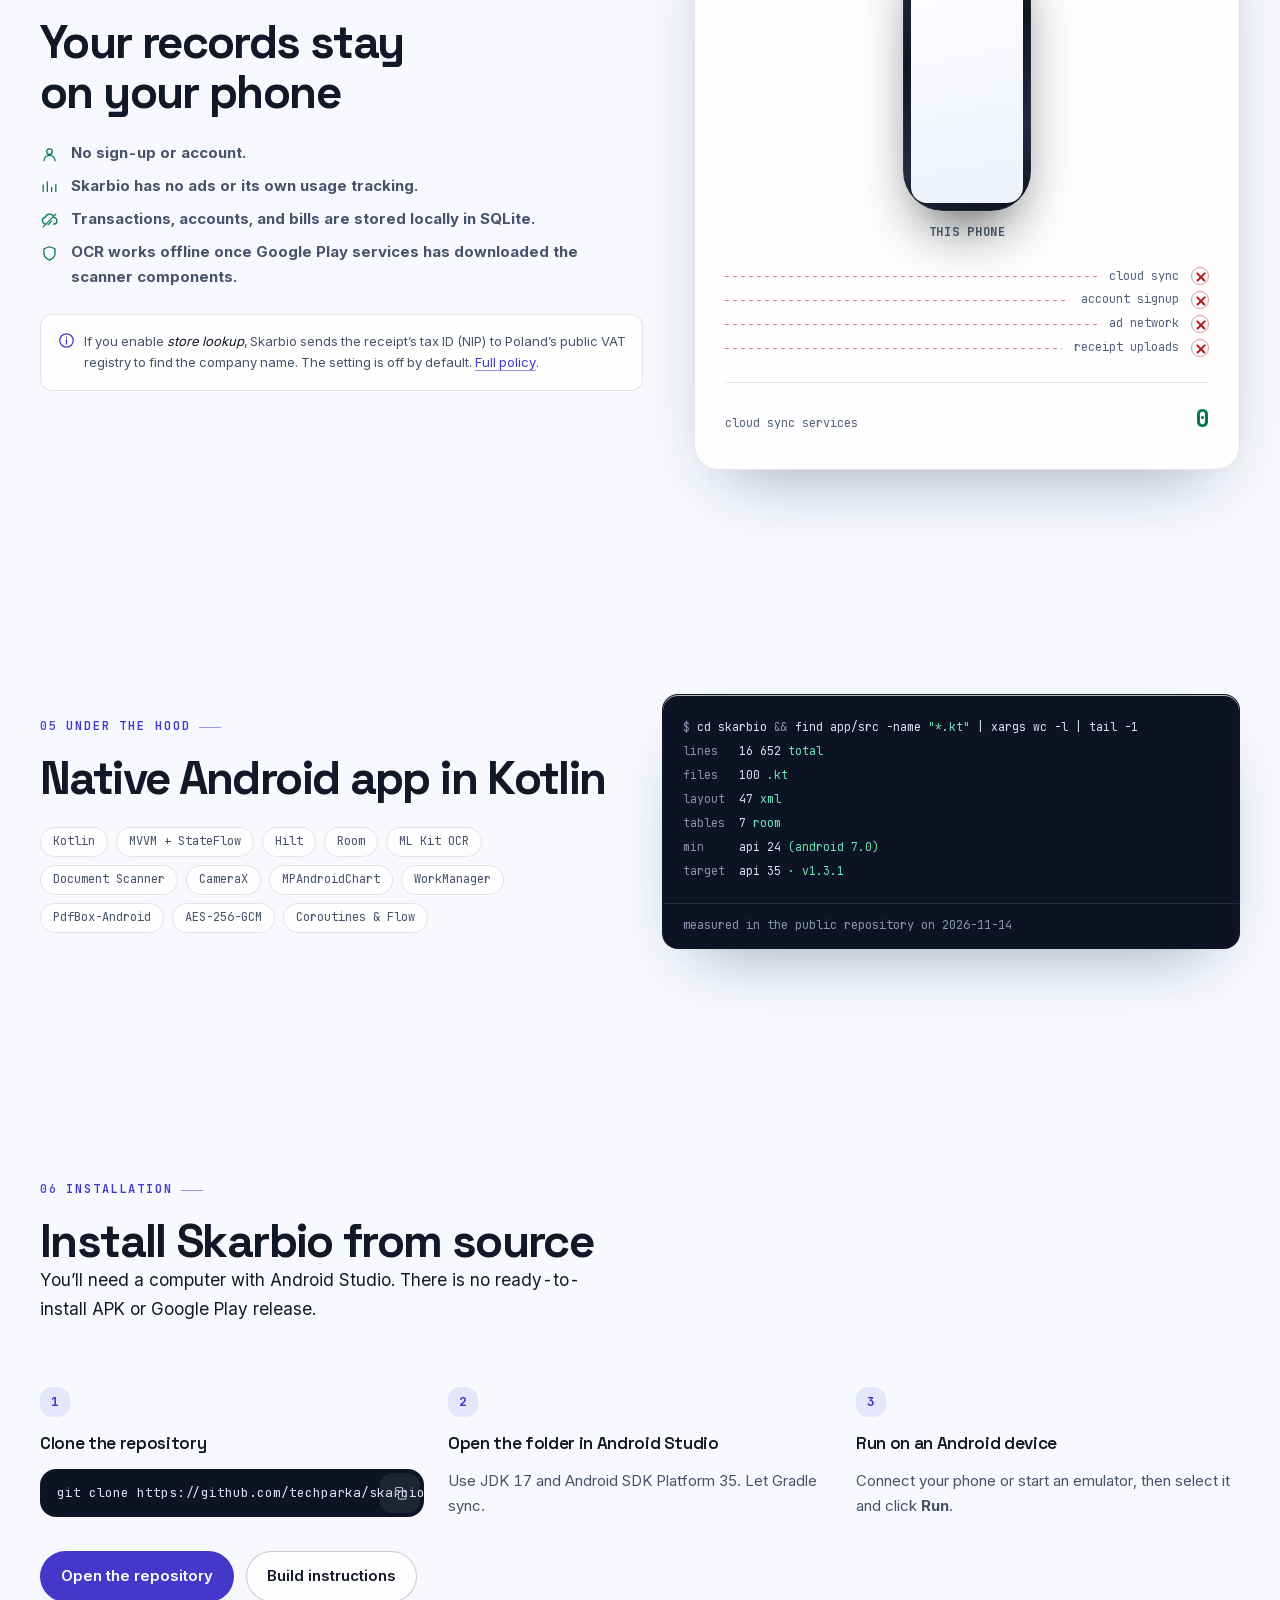
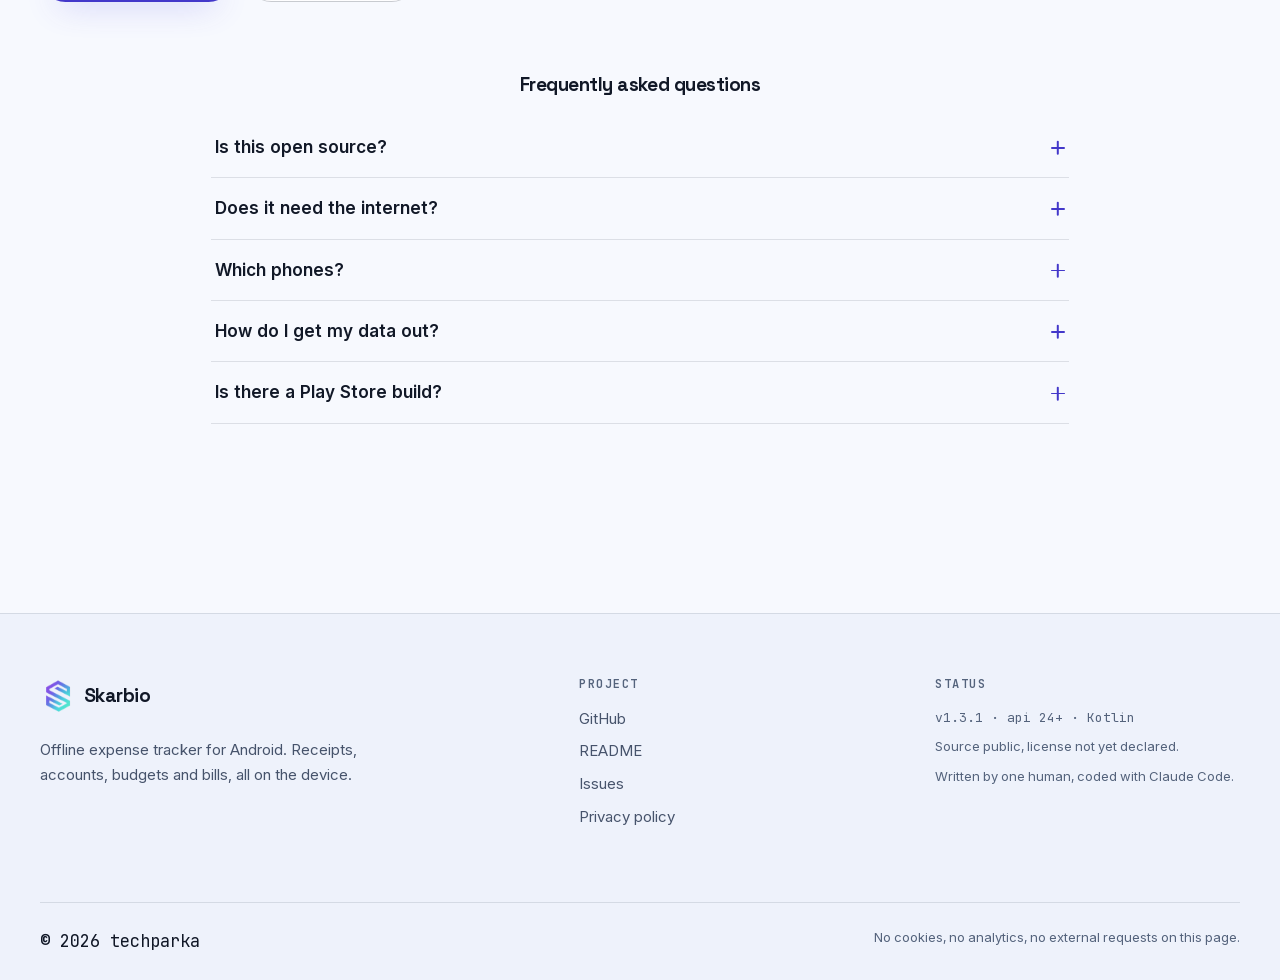
==== commit 58b229f1: "Match Skarbio screenshots to the website theme" ====
--- a/docs/index.html
+++ b/docs/index.html
@@ -24,7 +24,7 @@
 <link rel="preload" href="assets/fonts/SpaceGrotesk-latin.woff2" as="font" type="font/woff2" crossorigin />
 <link rel="preload" href="assets/fonts/SpaceGrotesk-latin-ext.woff2" as="font" type="font/woff2" crossorigin />
 <link rel="stylesheet" href="assets/fonts/fonts.css" />
-<link rel="stylesheet" href="styles.css" />
+<link rel="stylesheet" href="styles.css?v=20261114-3" />
 
 <script>
   /* Ustaw motyw przed pierwszym malowaniem, żeby nie było błysku. */
@@ -303,12 +303,14 @@
           <div class="card__icon"><svg class="i" viewBox="0 0 24 24" aria-hidden="true"><path d="M4 7.5A1.5 1.5 0 0 1 5.5 6h1.9l1.1-1.8h6L15.6 6h2.9A1.5 1.5 0 0 1 20 7.5v10A1.5 1.5 0 0 1 18.5 19h-13A1.5 1.5 0 0 1 4 17.5v-10Z" /><circle cx="12" cy="12.5" r="3.2" /></svg></div>
           <h3 data-i18n="feat.1t">Receipts &amp; invoices</h3>
           <p data-i18n="feat.1d">Scan a photo or import a PDF. Review the vendor, amount, and date before saving. Skarbio warns about possible duplicate receipts.</p>
-          <div class="card__art ui ui--scan" aria-hidden="true">
-            <span class="ui__frame"></span>
-            <span class="ui__line" style="--w:56%"></span>
-            <span class="ui__line" style="--w:38%"></span>
-            <span class="ui__line" style="--w:66%"></span>
-            <span class="ui__chip">12.06 · 58,40 zł</span>
+          <div class="card__art ui--scan" aria-hidden="true">
+            <div class="scan-slip">
+              <b data-i18n="feat.scan.title">Receipt</b>
+              <span data-i18n="feat.scan.item1">Bread <b>6.49</b></span>
+              <span data-i18n="feat.scan.item2">Milk <b>3.29</b></span>
+              <span data-i18n="feat.scan.item3">Coffee <b>28.99</b></span>
+              <span class="scan-slip__total" data-i18n="feat.scan.total">Total <b>PLN 38.77</b></span>
+            </div>
           </div>
         </article>
 
@@ -568,6 +570,6 @@
 
 <div class="toast" id="toast" role="status" aria-live="polite"></div>
 
-<script src="app.js?v=20261114-2" defer></script>
+<script src="app.js?v=20261114-3" defer></script>
 </body>
 </html>
--- a/docs/styles.css
+++ b/docs/styles.css
@@ -315,6 +315,7 @@
 .device { display: block; position: relative; width: 100%; max-width: 300px; }
 .device--small { max-width: 240px; }
 .device--hero { max-width: 336px; transform-style: preserve-3d; transition: transform var(--d-2) var(--ease); filter: drop-shadow(0 38px 56px rgba(0, 0, 0, .55)); }
+[data-theme="light"] .device--hero { filter: drop-shadow(0 var(--s-5) var(--s-5) color-mix(in srgb, var(--fg) 23%, transparent)); }
 .device__body {
   display: block; position: relative; width: 100%; aspect-ratio: var(--phone-ratio); padding: 8px;
   border-radius: var(--r-2xl); overflow: hidden; background: linear-gradient(158deg, #2A3548, #101623 42%, #222C3F 74%, #0A0F1A);
@@ -346,7 +347,7 @@
 .stats { display: grid; grid-template-columns: repeat(4, minmax(0, 1fr)); gap: 8px 16px; margin-top: 36px; }
 .stats > div { display: flex; flex-direction: column; gap: 4px; padding-top: 12px; border-top: 1px solid var(--line); }
 .stats dt { font-family: var(--font-mono); font-size: var(--t-xl); font-weight: 700; letter-spacing: -.03em; }
-.stats dd { font-size: var(--t-sm); color: var(--fg-dim); }
+.stats dd { margin: 0; font-size: var(--t-sm); color: var(--fg-dim); }
 
 /* ── demo ─────────────────────────────────────────────────────── */
 .demo__grid { display: grid; grid-template-columns: minmax(0, .95fr) minmax(0, 1.05fr); gap: clamp(22px, 3.6vw, 46px); align-items: start; }
@@ -475,21 +476,15 @@
 .card__foot { margin-top: auto; font-size: var(--t-sm) !important; color: var(--fg-dim) !important; }
 .card__icon { display: grid; place-items: center; width: 38px; height: 38px; margin-bottom: 4px; border-radius: var(--r-sm); background: var(--accent-soft); color: var(--accent); }
 .card__icon .i { width: 20px; height: 20px; }
-.card__art { flex: 1 1 auto; align-self: center; margin-top: 8px; }
+.card__art { flex: 1 0 auto; }
 .card--wide, .card--tall, .card--donut { min-width: 0; }
 
 .ui { position: relative; width: 100%; }
-.ui--scan { display: grid; align-content: center; gap: 8px; width: min(100%, 340px); min-height: 172px; padding: 20px; border-radius: var(--r-md); background: var(--surface-2); }
+.ui--scan { display: grid; place-items: center; padding: var(--s-5); border-radius: var(--r-md); background: var(--surface-2); }
+.scan-slip { display: grid; gap: var(--s-2); width: min(100%, 28ch); padding: var(--s-4); border-radius: var(--r-xs); background: var(--paper); color: var(--paper-ink); font: var(--t-sm) var(--font-mono); }
+.scan-slip > span { display: flex; justify-content: space-between; gap: var(--s-2); }
+.scan-slip__total { padding-top: var(--s-2); border-top: 1px dashed currentColor; }
 .ui--blank { border-radius: var(--r-md); background: linear-gradient(170deg, var(--surface-solid), var(--bg-2)); }
-.ui__frame { position: absolute; inset: .7rem; border: 1.5px dashed color-mix(in srgb, var(--accent) 50%, transparent); border-radius: var(--r-md); }
-.ui__line { display: block; height: 8px; border-radius: var(--r-pill); width: var(--w, 60%); background: color-mix(in srgb, var(--fg-dim) 34%, transparent); animation: sweep 3.4s var(--ease) infinite; }
-.ui__line:nth-child(3) { animation-delay: .3s; }
-.ui__line:nth-child(4) { animation-delay: .6s; }
-.ui__chip {
-  position: absolute; right: 1.05rem; bottom: 1.05rem; padding: 4px 12px; border-radius: var(--r-pill);
-  background: var(--ok); color: var(--bg); font-family: var(--font-mono); font-size: var(--t-cap); font-weight: 700;
-  animation: float 6s ease-in-out infinite;
-}
 .ui--donut { display: grid; grid-template-columns: minmax(0, 160px) minmax(0, 1fr); align-items: center; gap: 16px; margin-top: 8px; }
 .donut { width: 100%; transform: rotate(-90deg); }
 .donut__track { fill: none; stroke: var(--surface-2); stroke-width: 5.4; }
@@ -644,7 +639,6 @@
 @keyframes spin { to { transform: rotate(1turn); } }
 @keyframes float { 0%, 100% { translate: 0 0; } 50% { translate: 0 -9px; } }
 @keyframes shine { to { transform: translateX(130%); } }
-@keyframes sweep { 0%, 100% { opacity: .35; } 50% { opacity: 1; } }
 @keyframes slide { 0% { transform: scaleX(.4); transform-origin: left; opacity: .4; } 50% { transform: scaleX(1); opacity: 1; } 100% { transform: scaleX(.4); transform-origin: right; opacity: .4; } }
 @keyframes laser { from { transform: translateY(-40px); } to { transform: translateY(460px); } }
 @keyframes popIn { from { opacity: 0; transform: translateY(6px) scale(.96); } to { opacity: 1; transform: none; } }
@@ -733,7 +727,7 @@
   }
   html { scroll-behavior: auto; }
   .js .reveal { opacity: 1; transform: none; }
-  .orbit, .orbit::after, .pop, .bg__aurora, .ui__chip, .ui__line, .badge__dot::after, .hero__scroll i { animation: none !important; }
+  .orbit, .orbit::after, .pop, .bg__aurora, .badge__dot::after, .hero__scroll i { animation: none !important; }
   .paper.is-scan .paper__scan { opacity: 0; }
   .device--hero { transform: none !important; }
   .shot .device { transform: none; opacity: .82; }
